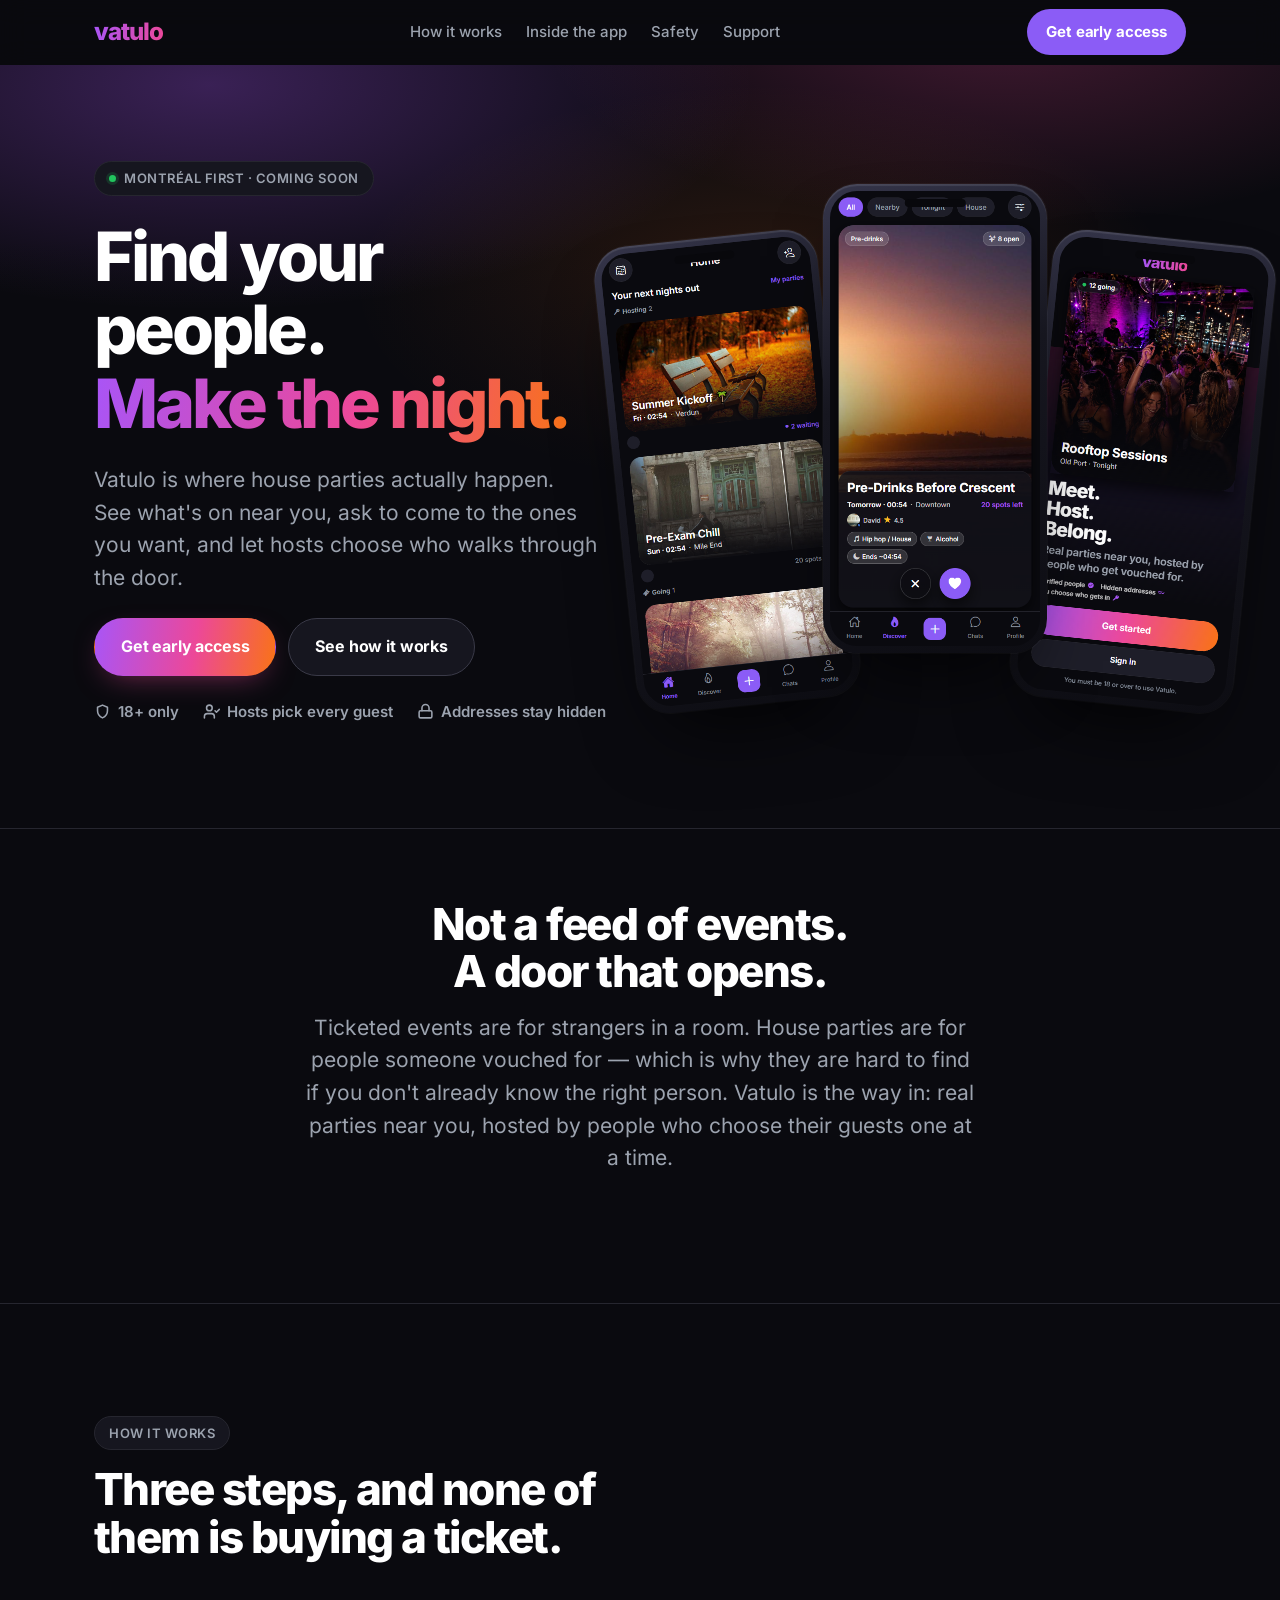
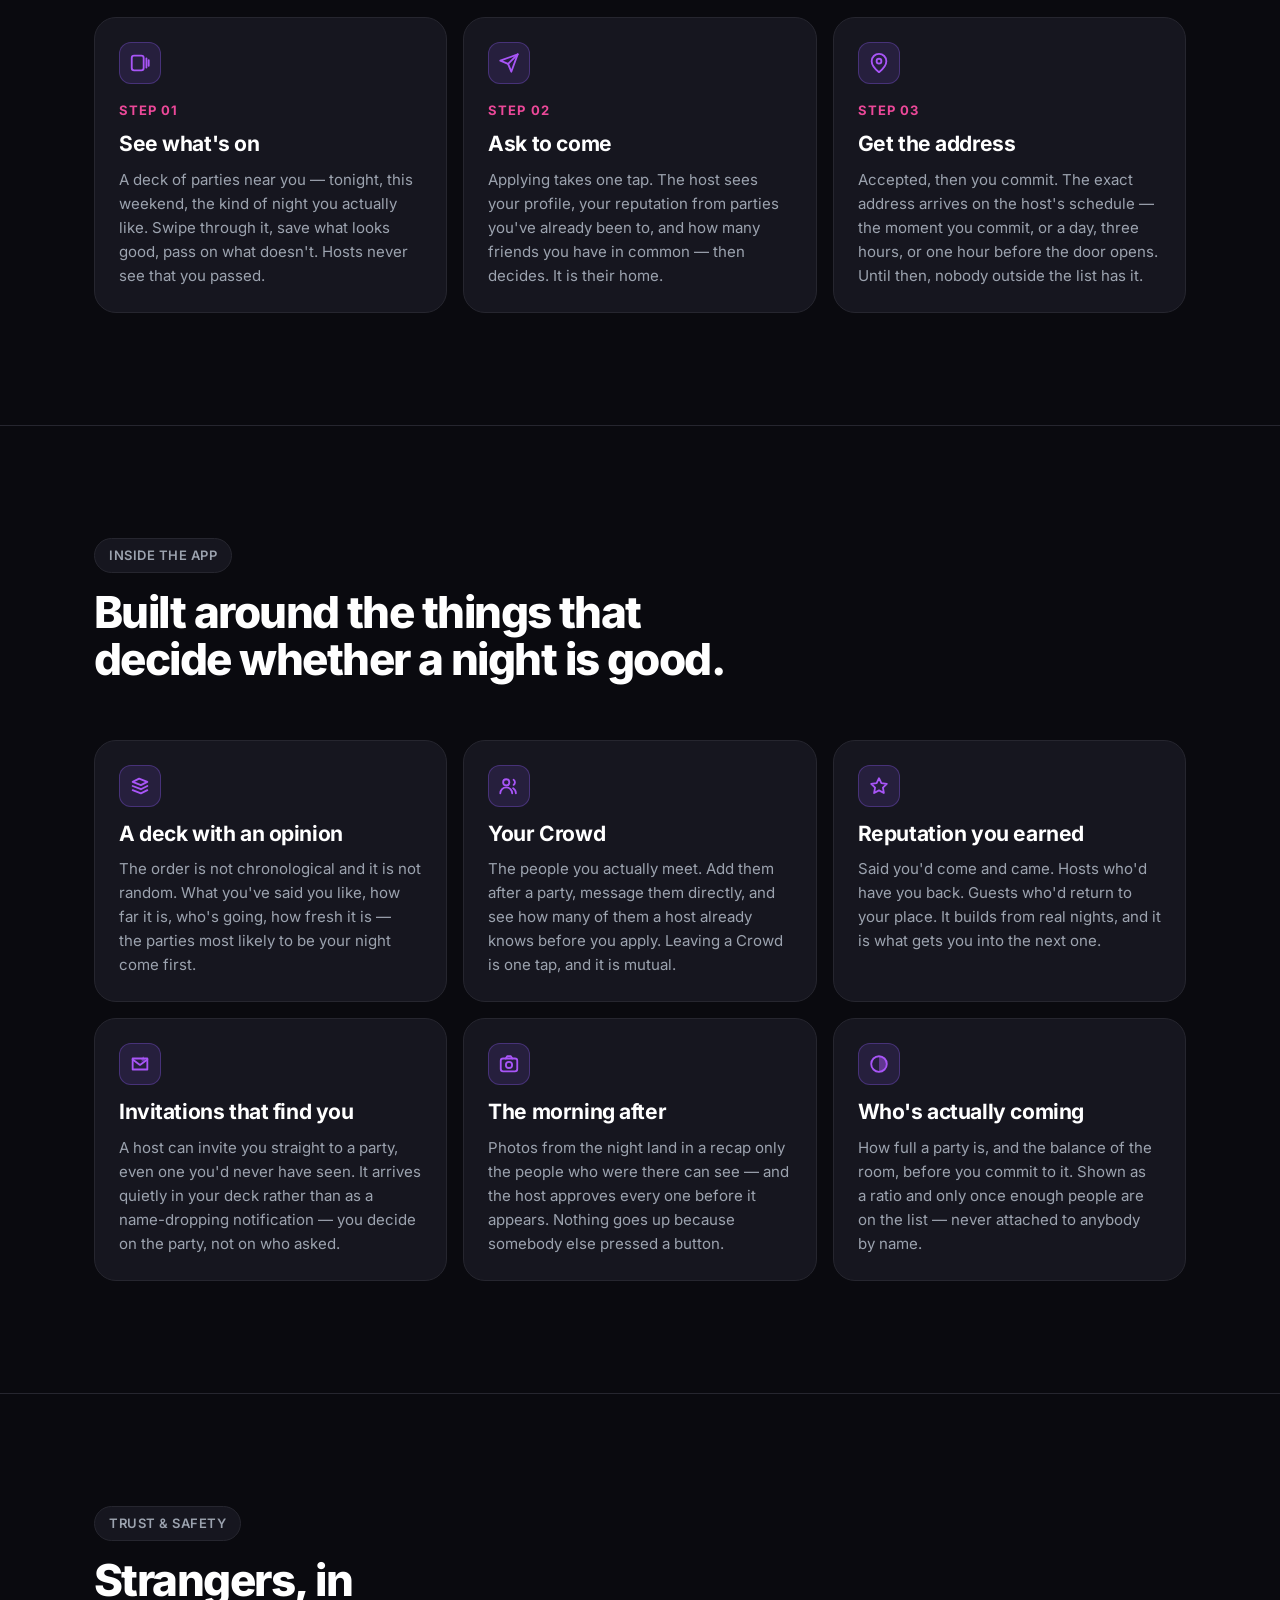
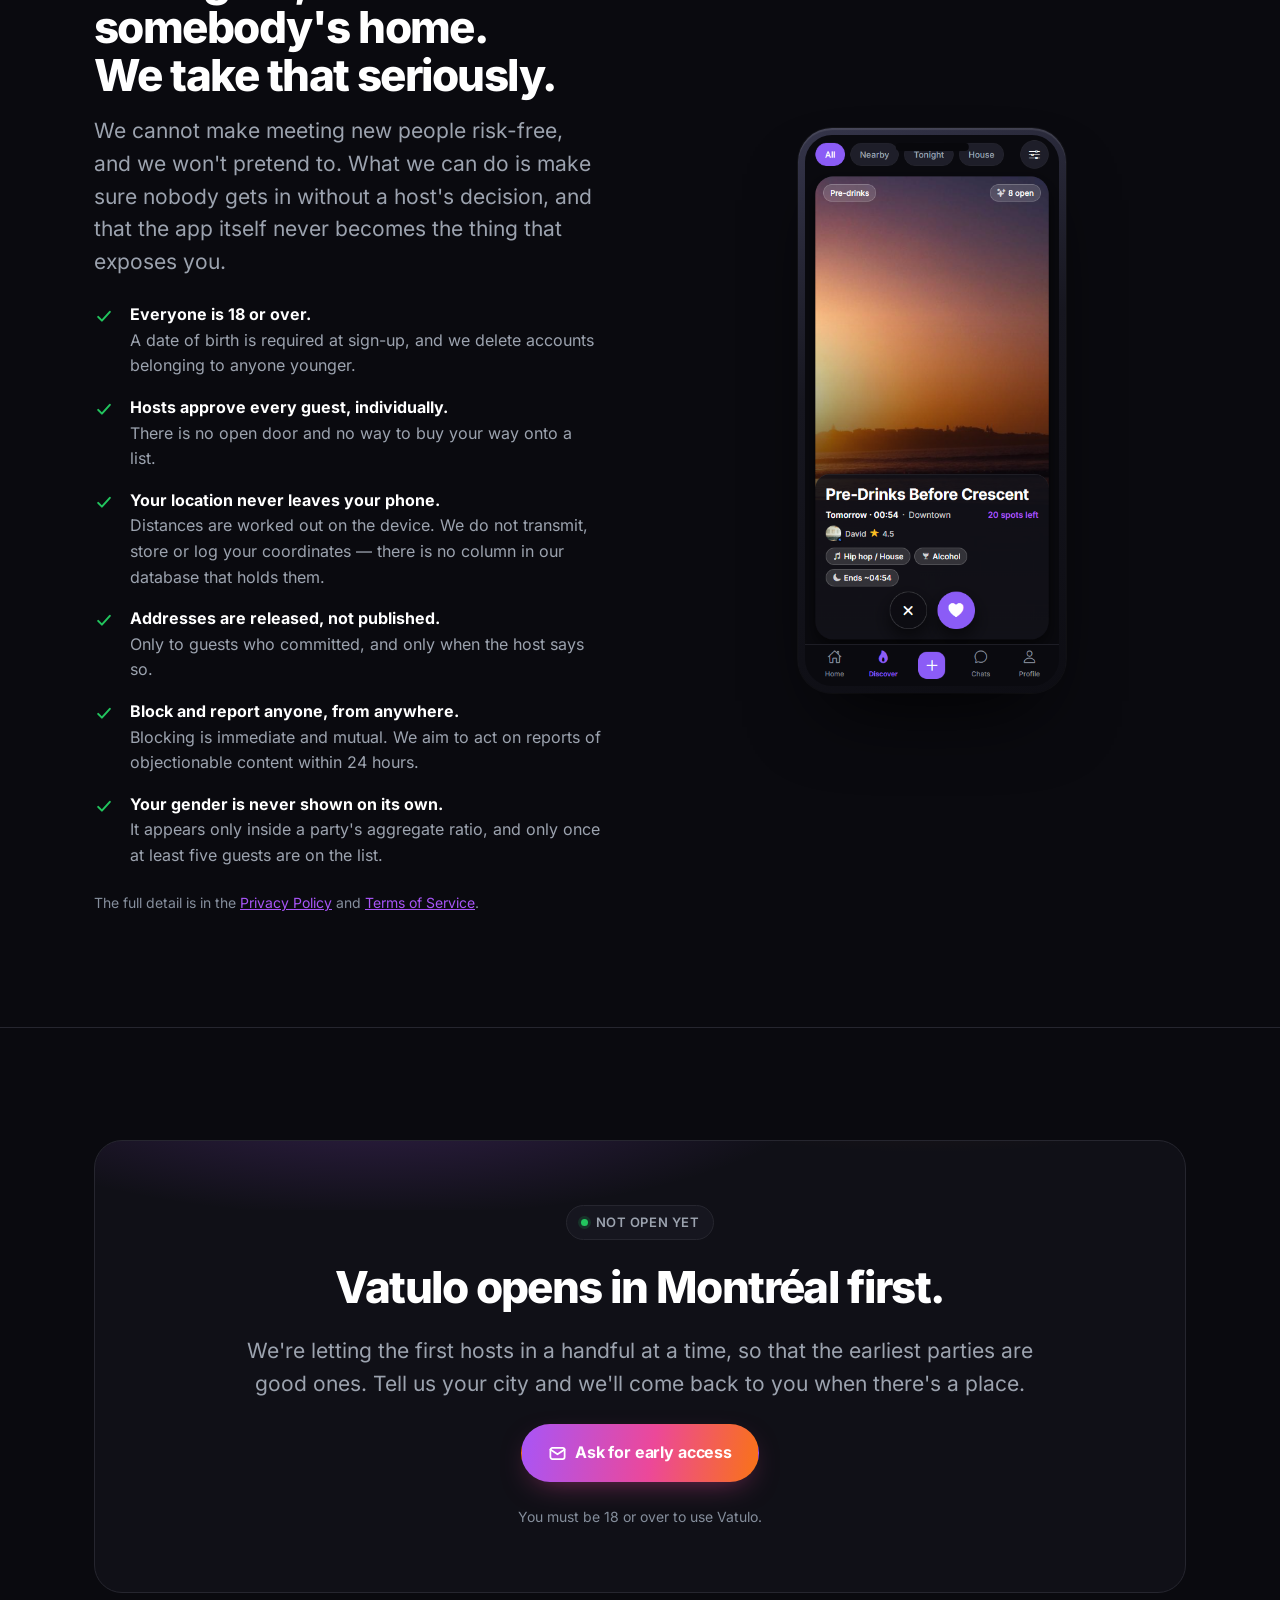
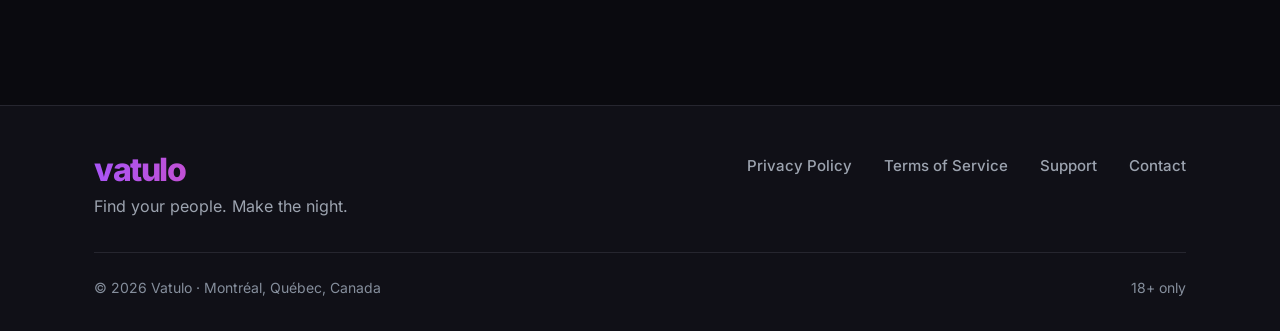
==== index.html @ 50074f20 "The Vatulo website Four static pages, served exactly as they sit here. No framework, no build step, " ====
<!doctype html>
<html lang="en">
<head>
<meta charset="utf-8">
<meta name="viewport" content="width=device-width, initial-scale=1">
<title>Vatulo — Find your people. Make the night.</title>
<meta name="description" content="Vatulo is where house parties actually happen. See what's on near you, apply to the ones you want, and let hosts choose who walks through the door. Coming soon to Montréal.">
<link rel="canonical" href="https://vatulo.com/">

<meta property="og:type" content="website">
<meta property="og:site_name" content="Vatulo">
<meta property="og:title" content="Vatulo — Find your people. Make the night.">
<meta property="og:description" content="See what's on near you, apply to the ones you want, and let hosts choose who walks through the door. Coming soon to Montréal.">
<meta property="og:url" content="https://vatulo.com/">
<meta property="og:image" content="https://vatulo.com/assets/img/app-icon.png">
<meta name="twitter:card" content="summary_large_image">
<meta name="theme-color" content="#0a0a0f">

<link rel="icon" href="assets/img/favicon.png" sizes="48x48">
<link rel="apple-touch-icon" href="assets/img/app-icon.png">
<link rel="stylesheet" href="assets/css/site.css">
</head>
<body>

<a class="skip" href="#main">Skip to content</a>

<header class="header" id="header">
  <div class="wrap header__inner">
    <a class="wordmark" href="./" aria-label="Vatulo — home">vatulo</a>
    <nav class="nav" aria-label="Primary">
      <a href="#how">How it works</a>
      <a href="#inside">Inside the app</a>
      <a href="#safety">Safety</a>
      <a href="support/">Support</a>
    </nav>
    <a class="btn btn--solid btn--sm" href="mailto:vatulosupport@gmail.com?subject=Early%20access&amp;body=Hi%20—%20I%27d%20like%20early%20access%20to%20Vatulo.%0A%0ACity%3A%20%0A">Get early access</a>
  </div>
</header>

<main id="main">

  <!-- ===================================================================
       Hero
       =================================================================== -->
  <section class="hero">
    <div class="aurora" aria-hidden="true"></div>
    <div class="wrap hero__grid">

      <div class="hero__copy">
        <span class="eyebrow"><span class="dot" aria-hidden="true"></span> Montréal first · Coming soon</span>

        <h1 class="display">Find your people.<br><span class="gradient-text">Make the night.</span></h1>

        <p class="lede">
          Vatulo is where house parties actually happen. See what's on near you,
          ask to come to the ones you want, and let hosts choose who walks
          through the door.
        </p>

        <div class="btn-row">
          <a class="btn btn--brand" href="#early-access">Get early access</a>
          <a class="btn btn--ghost" href="#how">See how it works</a>
        </div>

        <div class="trust-row">
          <span>
            <svg width="17" height="17" viewBox="0 0 24 24" fill="none" stroke="currentColor" stroke-width="2.2" stroke-linecap="round" stroke-linejoin="round" aria-hidden="true"><path d="M12 3l7 3v5c0 4.5-2.9 8.3-7 10-4.1-1.7-7-5.5-7-10V6z"/></svg>
            18+ only
          </span>
          <span>
            <svg width="17" height="17" viewBox="0 0 24 24" fill="none" stroke="currentColor" stroke-width="2.2" stroke-linecap="round" stroke-linejoin="round" aria-hidden="true"><path d="M16 21v-2a4 4 0 0 0-4-4H6a4 4 0 0 0-4 4v2"/><circle cx="9" cy="7" r="4"/><path d="m17 11 2 2 4-4"/></svg>
            Hosts pick every guest
          </span>
          <span>
            <svg width="17" height="17" viewBox="0 0 24 24" fill="none" stroke="currentColor" stroke-width="2.2" stroke-linecap="round" stroke-linejoin="round" aria-hidden="true"><rect x="3" y="11" width="18" height="10" rx="2"/><path d="M7 11V7a5 5 0 0 1 10 0v4"/></svg>
            Addresses stay hidden
          </span>
        </div>
      </div>

      <div class="hero__media">
        <div class="phones">
          <div class="phone phone--left">
            <img src="assets/img/shot-home.png" width="393" height="852" alt="The Vatulo home screen, listing a person's next nights out." loading="eager" decoding="async">
          </div>
          <div class="phone phone--lead">
            <img src="assets/img/shot-discover.png" width="393" height="852" alt="The Vatulo discovery deck, showing a pre-drinks party card with twenty spots left." loading="eager" decoding="async" fetchpriority="high">
          </div>
          <div class="phone phone--right">
            <img src="assets/img/shot-welcome.png" width="393" height="852" alt="The Vatulo welcome screen, showing a rooftop party with twelve people going." loading="eager" decoding="async">
          </div>
        </div>
      </div>

    </div>
  </section>

  <!-- ===================================================================
       What it is
       =================================================================== -->
  <section class="section section--tight section--ruled">
    <div class="wrap">
      <div class="section__head section__head--center reveal">
        <h2 class="h2">Not a feed of events. A door that opens.</h2>
        <p class="lede" style="text-align:center">
          Ticketed events are for strangers in a room. House parties are for
          people someone vouched for — which is why they are hard to find if you
          don't already know the right person. Vatulo is the way in: real parties
          near you, hosted by people who choose their guests one at a time.
        </p>
      </div>
    </div>
  </section>

  <!-- ===================================================================
       How it works
       =================================================================== -->
  <section class="section section--ruled" id="how">
    <div class="wrap">
      <div class="section__head reveal">
        <span class="eyebrow">How it works</span>
        <h2 class="h2">Three steps, and none of them is buying a ticket.</h2>
      </div>

      <div class="grid">
        <article class="card step reveal">
          <div class="card__icon" aria-hidden="true">
            <svg width="22" height="22" viewBox="0 0 24 24" fill="none" stroke="currentColor" stroke-width="2" stroke-linecap="round" stroke-linejoin="round"><rect x="3" y="4" width="13" height="16" rx="2.5"/><path d="M19 7v10M21.5 9v6"/></svg>
          </div>
          <span class="step__n">STEP 01</span>
          <h3 class="h3">See what's on</h3>
          <p>
            A deck of parties near you — tonight, this weekend, the kind of night
            you actually like. Swipe through it, save what looks good, pass on
            what doesn't. Hosts never see that you passed.
          </p>
        </article>

        <article class="card step reveal">
          <div class="card__icon" aria-hidden="true">
            <svg width="22" height="22" viewBox="0 0 24 24" fill="none" stroke="currentColor" stroke-width="2" stroke-linecap="round" stroke-linejoin="round"><path d="M21.5 2.5 11 13"/><path d="m21.5 2.5-7 19-3.5-8.5L2.5 9.5z"/></svg>
          </div>
          <span class="step__n">STEP 02</span>
          <h3 class="h3">Ask to come</h3>
          <p>
            Applying takes one tap. The host sees your profile, your reputation
            from parties you've already been to, and how many friends you have in
            common — then decides. It is their home.
          </p>
        </article>

        <article class="card step reveal">
          <div class="card__icon" aria-hidden="true">
            <svg width="22" height="22" viewBox="0 0 24 24" fill="none" stroke="currentColor" stroke-width="2" stroke-linecap="round" stroke-linejoin="round"><path d="M20 10c0 5.5-8 12-8 12s-8-6.5-8-12a8 8 0 0 1 16 0Z"/><circle cx="12" cy="10" r="2.6"/></svg>
          </div>
          <span class="step__n">STEP 03</span>
          <h3 class="h3">Get the address</h3>
          <p>
            Accepted, then you commit. The exact address arrives on the host's
            schedule — the moment you commit, or a day, three hours, or one hour
            before the door opens. Until then, nobody outside the list has it.
          </p>
        </article>
      </div>
    </div>
  </section>

  <!-- ===================================================================
       Inside the app
       =================================================================== -->
  <section class="section section--ruled" id="inside">
    <div class="wrap">
      <div class="section__head reveal">
        <span class="eyebrow">Inside the app</span>
        <h2 class="h2">Built around the things that decide whether a night is good.</h2>
      </div>

      <div class="grid">
        <article class="card reveal">
          <div class="card__icon" aria-hidden="true">
            <svg width="22" height="22" viewBox="0 0 24 24" fill="none" stroke="currentColor" stroke-width="2" stroke-linecap="round" stroke-linejoin="round"><path d="M4 7.5 11 4l9 3.5-7 3.5z"/><path d="m4 12 9 3.5L20 12"/><path d="m4 16.5 9 3.5 7-3.5"/></svg>
          </div>
          <h3 class="h3">A deck with an opinion</h3>
          <p>
            The order is not chronological and it is not random. What you've said
            you like, how far it is, who's going, how fresh it is — the parties
            most likely to be your night come first.
          </p>
        </article>

        <article class="card reveal">
          <div class="card__icon" aria-hidden="true">
            <svg width="22" height="22" viewBox="0 0 24 24" fill="none" stroke="currentColor" stroke-width="2" stroke-linecap="round" stroke-linejoin="round"><circle cx="9" cy="8" r="3.4"/><path d="M2.5 20a6.5 6.5 0 0 1 13 0"/><path d="M17 5.2a3.4 3.4 0 0 1 0 5.6M19.5 20a6.5 6.5 0 0 0-3-5.5"/></svg>
          </div>
          <h3 class="h3">Your Crowd</h3>
          <p>
            The people you actually meet. Add them after a party, message them
            directly, and see how many of them a host already knows before you
            apply. Leaving a Crowd is one tap, and it is mutual.
          </p>
        </article>

        <article class="card reveal">
          <div class="card__icon" aria-hidden="true">
            <svg width="22" height="22" viewBox="0 0 24 24" fill="none" stroke="currentColor" stroke-width="2" stroke-linecap="round" stroke-linejoin="round"><path d="m12 3.5 2.6 5.3 5.9.9-4.2 4.1 1 5.8-5.3-2.8-5.3 2.8 1-5.8L3.5 9.7l5.9-.9z"/></svg>
          </div>
          <h3 class="h3">Reputation you earned</h3>
          <p>
            Said you'd come and came. Hosts who'd have you back. Guests who'd
            return to your place. It builds from real nights, and it is what gets
            you into the next one.
          </p>
        </article>

        <article class="card reveal">
          <div class="card__icon" aria-hidden="true">
            <svg width="22" height="22" viewBox="0 0 24 24" fill="none" stroke="currentColor" stroke-width="2" stroke-linecap="round" stroke-linejoin="round"><path d="M4 6h16v12H4z"/><path d="m4 7 8 6 8-6"/><path d="m15.5 3.5 1 2 2 .6-1.5 1.5.4 2.2-1.9-1-1.9 1 .4-2.2L12.5 6l2-.6z" fill="currentColor" stroke="none" opacity=".55"/></svg>
          </div>
          <h3 class="h3">Invitations that find you</h3>
          <p>
            A host can invite you straight to a party, even one you'd never have
            seen. It arrives quietly in your deck rather than as a name-dropping
            notification — you decide on the party, not on who asked.
          </p>
        </article>

        <article class="card reveal">
          <div class="card__icon" aria-hidden="true">
            <svg width="22" height="22" viewBox="0 0 24 24" fill="none" stroke="currentColor" stroke-width="2" stroke-linecap="round" stroke-linejoin="round"><rect x="3" y="6" width="18" height="14" rx="2.5"/><path d="M8.5 6 10 3.5h4L15.5 6"/><circle cx="12" cy="13" r="3.4"/></svg>
          </div>
          <h3 class="h3">The morning after</h3>
          <p>
            Photos from the night land in a recap only the people who were there
            can see — and the host approves every one before it appears. Nothing
            goes up because somebody else pressed a button.
          </p>
        </article>

        <article class="card reveal">
          <div class="card__icon" aria-hidden="true">
            <svg width="22" height="22" viewBox="0 0 24 24" fill="none" stroke="currentColor" stroke-width="2" stroke-linecap="round" stroke-linejoin="round"><circle cx="12" cy="12" r="8.5"/><path d="M12 3.5a8.5 8.5 0 0 1 0 17z" fill="currentColor" stroke="none" opacity=".45"/></svg>
          </div>
          <h3 class="h3">Who's actually coming</h3>
          <p>
            How full a party is, and the balance of the room, before you commit
            to it. Shown as a ratio and only once enough people are on the list —
            never attached to anybody by name.
          </p>
        </article>
      </div>
    </div>
  </section>

  <!-- ===================================================================
       Safety
       =================================================================== -->
  <section class="section section--ruled" id="safety">
    <div class="wrap split">

      <div class="stack reveal">
        <span class="eyebrow">Trust &amp; safety</span>
        <h2 class="h2">Strangers, in somebody's home. We take that seriously.</h2>
        <p class="lede">
          We cannot make meeting new people risk-free, and we won't pretend to.
          What we can do is make sure nobody gets in without a host's decision,
          and that the app itself never becomes the thing that exposes you.
        </p>

        <ul class="checklist" style="margin-top:8px">
          <li>
            <svg width="20" height="20" viewBox="0 0 24 24" fill="none" stroke="currentColor" stroke-width="2.4" stroke-linecap="round" stroke-linejoin="round" aria-hidden="true"><path d="m5 13 4.5 4.5L19 7"/></svg>
            <span><strong>Everyone is 18 or over.</strong> A date of birth is required at sign-up, and we delete accounts belonging to anyone younger.</span>
          </li>
          <li>
            <svg width="20" height="20" viewBox="0 0 24 24" fill="none" stroke="currentColor" stroke-width="2.4" stroke-linecap="round" stroke-linejoin="round" aria-hidden="true"><path d="m5 13 4.5 4.5L19 7"/></svg>
            <span><strong>Hosts approve every guest, individually.</strong> There is no open door and no way to buy your way onto a list.</span>
          </li>
          <li>
            <svg width="20" height="20" viewBox="0 0 24 24" fill="none" stroke="currentColor" stroke-width="2.4" stroke-linecap="round" stroke-linejoin="round" aria-hidden="true"><path d="m5 13 4.5 4.5L19 7"/></svg>
            <span><strong>Your location never leaves your phone.</strong> Distances are worked out on the device. We do not transmit, store or log your coordinates — there is no column in our database that holds them.</span>
          </li>
          <li>
            <svg width="20" height="20" viewBox="0 0 24 24" fill="none" stroke="currentColor" stroke-width="2.4" stroke-linecap="round" stroke-linejoin="round" aria-hidden="true"><path d="m5 13 4.5 4.5L19 7"/></svg>
            <span><strong>Addresses are released, not published.</strong> Only to guests who committed, and only when the host says so.</span>
          </li>
          <li>
            <svg width="20" height="20" viewBox="0 0 24 24" fill="none" stroke="currentColor" stroke-width="2.4" stroke-linecap="round" stroke-linejoin="round" aria-hidden="true"><path d="m5 13 4.5 4.5L19 7"/></svg>
            <span><strong>Block and report anyone, from anywhere.</strong> Blocking is immediate and mutual. We aim to act on reports of objectionable content within 24 hours.</span>
          </li>
          <li>
            <svg width="20" height="20" viewBox="0 0 24 24" fill="none" stroke="currentColor" stroke-width="2.4" stroke-linecap="round" stroke-linejoin="round" aria-hidden="true"><path d="m5 13 4.5 4.5L19 7"/></svg>
            <span><strong>Your gender is never shown on its own.</strong> It appears only inside a party's aggregate ratio, and only once at least five guests are on the list.</span>
          </li>
        </ul>

        <p class="quiet" style="margin-top:8px">
          The full detail is in the <a href="privacy/" style="color:var(--brand-violet)">Privacy Policy</a> and
          <a href="terms/" style="color:var(--brand-violet)">Terms of Service</a>.
        </p>
      </div>

      <div class="split__media reveal">
        <div class="phones">
          <div class="phone phone--lead" style="width:min(268px,72vw);transform:none">
            <img src="assets/img/shot-discover.png" width="393" height="852" alt="A party card in the Vatulo deck showing the neighbourhood but not the address." loading="lazy" decoding="async">
          </div>
        </div>
      </div>

    </div>
  </section>

  <!-- ===================================================================
       Early access
       =================================================================== -->
  <section class="section section--ruled" id="early-access">
    <div class="wrap">
      <div class="cta reveal">
        <span class="eyebrow"><span class="dot" aria-hidden="true"></span> Not open yet</span>

        <h2 class="h2">Vatulo opens in Montréal first.</h2>

        <p class="lede" style="text-align:center">
          We're letting the first hosts in a handful at a time, so that the
          earliest parties are good ones. Tell us your city and we'll come back
          to you when there's a place.
        </p>

        <div class="btn-row" style="justify-content:center">
          <a class="btn btn--brand" href="mailto:vatulosupport@gmail.com?subject=Early%20access&amp;body=Hi%20—%20I%27d%20like%20early%20access%20to%20Vatulo.%0A%0ACity%3A%20%0AI%27d%20mostly%20be%3A%20hosting%20%2F%20going%20out%0A">
            <svg width="19" height="19" viewBox="0 0 24 24" fill="none" stroke="currentColor" stroke-width="2.2" stroke-linecap="round" stroke-linejoin="round" aria-hidden="true"><rect x="3" y="5" width="18" height="14" rx="2.5"/><path d="m3 7 9 6 9-6"/></svg>
            Ask for early access
          </a>
        </div>

        <p class="quiet">You must be 18 or over to use Vatulo.</p>
      </div>
    </div>
  </section>

</main>

<footer class="footer">
  <div class="wrap">
    <div class="footer__grid">
      <div class="stack stack--tight">
        <span class="wordmark wordmark--lg">vatulo</span>
        <p class="muted">Find your people. Make the night.</p>
      </div>

      <nav class="footer__links" aria-label="Footer">
        <a href="privacy/">Privacy Policy</a>
        <a href="terms/">Terms of Service</a>
        <a href="support/">Support</a>
        <a href="mailto:vatulosupport@gmail.com">Contact</a>
      </nav>
    </div>

    <div class="footer__bottom">
      <span>&copy; 2026 Vatulo · Montréal, Québec, Canada</span>
      <span>18+ only</span>
    </div>
  </div>
</footer>

<script>
/* Two small things, both optional. The page is complete without this file
   running at all — `.reveal` only hides content once `.js` is on the root, and
   that class is set here. A landing page that renders blank because a script
   failed is a worse outcome than one that never animates. */
(function () {
  var root = document.documentElement;
  root.classList.add('js');

  /* The header grows a hairline once you leave the top, so it separates from
     the hero without drawing a line across the aurora. */
  var header = document.getElementById('header');
  var onScroll = function () {
    header.dataset.scrolled = String(window.scrollY > 8);
  };
  addEventListener('scroll', onScroll, { passive: true });
  onScroll();

  /* Entrance. IntersectionObserver is everywhere we support; where it is not,
     or where the visitor asked for less motion, reveal everything at once. */
  var items = document.querySelectorAll('.reveal');
  var still = matchMedia('(prefers-reduced-motion: reduce)').matches;

  if (still || !('IntersectionObserver' in window)) {
    items.forEach(function (el) { el.classList.add('is-in'); });
    return;
  }

  var seen = new IntersectionObserver(function (entries) {
    entries.forEach(function (entry) {
      if (!entry.isIntersecting) return;
      entry.target.classList.add('is-in');
      seen.unobserve(entry.target);
    });
  }, { rootMargin: '0px 0px -12% 0px', threshold: 0.05 });

  items.forEach(function (el) { seen.observe(el); });
})();
</script>

</body>
</html>
---- assets/css/site.css ----
/* ==========================================================================
   Vatulo — vatulo.com
   ==========================================================================
   One stylesheet, no build step, no framework. The palette is the app's own
   design tokens restated as custom properties; the app is dark-only by design,
   so there is a single palette rather than a light/dark pair.

   The one rule worth repeating from the app's token file, because a marketing
   page is exactly where it gets broken: the three-stop gradient is a brand
   moment, not a decoration. It paints the wordmark and the single call to
   action that matters. Everything else is solid violet or a surface. Four
   gradient buttons on a page means none of them is the important one.
   ========================================================================== */

@import url('../fonts/inter.css');

:root {
  /* Ground and surfaces */
  --bg: #0a0a0f;
  --surface-sunken: #101017;
  --surface: #16161f;
  --surface-elevated: #1e1e29;
  --surface-overlay: #252533;
  --border: #26262f;
  --border-strong: #3a3a48;

  /* Type */
  --text: #ffffff;
  --text-secondary: #9ca3af;
  --text-tertiary: #858e9c;

  /* Accent. One violet, used for the things you can act on. */
  --primary: #8b5cf6;
  --primary-deep: #7c3aed;
  --primary-soft: rgba(139, 92, 246, 0.14);
  --primary-soft-border: rgba(139, 92, 246, 0.32);

  /* Gradient stops */
  --brand-violet: #a855f7;
  --brand-pink: #ec4899;
  --brand-orange: #f97316;
  --gradient-warm: linear-gradient(100deg, var(--brand-violet), var(--brand-pink) 55%, var(--brand-orange));
  --gradient-cool: linear-gradient(100deg, var(--brand-violet), var(--brand-pink));

  /* Trust is blue, never violet, so safety never reads as brand decoration. */
  --trust: #3b82f6;
  --trust-soft: rgba(59, 130, 246, 0.12);
  --trust-soft-border: rgba(59, 130, 246, 0.3);
  --success: #22c55e;

  /* 4pt scale */
  --s-xs: 4px;
  --s-sm: 8px;
  --s-md: 12px;
  --s-lg: 16px;
  --s-xl: 24px;
  --s-2xl: 32px;
  --s-3xl: 48px;
  --s-4xl: 72px;

  --r-control: 12px;
  --r-card: 22px;
  --r-sheet: 28px;
  --r-pill: 999px;

  --measure: 62ch;
  --page: 1140px;

  color-scheme: dark;
}

/* --------------------------------------------------------------------------
   Reset
   -------------------------------------------------------------------------- */

*, *::before, *::after { box-sizing: border-box; }

html {
  -webkit-text-size-adjust: 100%;
  scroll-behavior: smooth;
  /* The sticky header is 64px; anchored sections should not land under it. */
  scroll-padding-top: 88px;
}

@media (prefers-reduced-motion: reduce) {
  html { scroll-behavior: auto; }
  *, *::before, *::after {
    animation-duration: 0.01ms !important;
    animation-iteration-count: 1 !important;
    transition-duration: 0.01ms !important;
  }
}

body {
  margin: 0;
  background: var(--bg);
  color: var(--text);
  font-family: 'Inter', -apple-system, BlinkMacSystemFont, 'Segoe UI', Roboto, sans-serif;
  font-size: 16px;
  line-height: 1.6;
  -webkit-font-smoothing: antialiased;
  text-rendering: optimizeLegibility;
  overflow-x: hidden;
}

img { max-width: 100%; height: auto; display: block; }
a { color: inherit; }

h1, h2, h3, h4 {
  margin: 0;
  line-height: 1.08;
  letter-spacing: -0.03em;
  font-weight: 800;
  text-wrap: balance;
}

p { margin: 0; text-wrap: pretty; }

:focus-visible {
  outline: 2px solid var(--brand-pink);
  outline-offset: 3px;
  border-radius: 4px;
}

/* Skip link — the header nav is otherwise the first tab stop on every page. */
.skip {
  position: absolute;
  left: -9999px;
  top: var(--s-sm);
  padding: var(--s-md) var(--s-lg);
  background: var(--surface-elevated);
  border-radius: var(--r-control);
  z-index: 200;
}

.skip:focus { left: var(--s-sm); }

/* --------------------------------------------------------------------------
   Layout primitives
   -------------------------------------------------------------------------- */

.wrap {
  width: 100%;
  max-width: var(--page);
  margin-inline: auto;
  padding-inline: var(--s-xl);
}

.section { padding-block: clamp(56px, 9vw, 112px); }
.section--tight { padding-block: clamp(40px, 6vw, 72px); }

/* A hairline rather than a block edge: sections differ by rhythm, not colour,
   and painting alternate bands would flatten the whole page. */
.section--ruled { border-top: 1px solid var(--border); }

.stack { display: flex; flex-direction: column; gap: var(--s-lg); }
.stack--tight { gap: var(--s-sm); }

/* --------------------------------------------------------------------------
   Type scale
   -------------------------------------------------------------------------- */

.display {
  font-size: clamp(2.5rem, 6.6vw, 4.25rem);
  letter-spacing: -0.045em;
}

.h2 {
  font-size: clamp(1.875rem, 4vw, 2.75rem);
  letter-spacing: -0.035em;
}

.h3 {
  font-size: clamp(1.125rem, 2vw, 1.3125rem);
  letter-spacing: -0.02em;
  font-weight: 700;
}

.lede {
  font-size: clamp(1.0625rem, 2vw, 1.3125rem);
  line-height: 1.55;
  color: var(--text-secondary);
  max-width: var(--measure);
}

.muted { color: var(--text-secondary); }
.quiet { color: var(--text-tertiary); font-size: 0.875rem; }

.eyebrow {
  display: inline-flex;
  align-items: center;
  gap: var(--s-sm);
  font-size: 0.8125rem;
  font-weight: 600;
  letter-spacing: 0.04em;
  text-transform: uppercase;
  color: var(--text-secondary);
  background: var(--surface);
  border: 1px solid var(--border);
  border-radius: var(--r-pill);
  padding: 6px 14px;
}

/* A pill sizes to its text. As a child of a column flex container it would
   otherwise stretch the full width of the block and stop reading as a pill. */
.eyebrow { align-self: flex-start; }

.section__head--center .eyebrow,
.cta .eyebrow { align-self: center; }

.eyebrow .dot {
  width: 7px;
  height: 7px;
  border-radius: 50%;
  background: var(--success);
  box-shadow: 0 0 0 3px rgba(34, 197, 94, 0.16);
}

.gradient-text {
  background: var(--gradient-warm);
  -webkit-background-clip: text;
  background-clip: text;
  color: transparent;
}

/* --------------------------------------------------------------------------
   Wordmark — lowercase, tight tracking, violet to pink, as in the app
   -------------------------------------------------------------------------- */

.wordmark {
  font-weight: 800;
  letter-spacing: -0.045em;
  font-size: 1.5rem;
  line-height: 1;
  text-decoration: none;
  background: var(--gradient-cool);
  -webkit-background-clip: text;
  background-clip: text;
  color: transparent;
}

.wordmark--lg { font-size: 2rem; }

/* --------------------------------------------------------------------------
   Buttons
   -------------------------------------------------------------------------- */

.btn {
  display: inline-flex;
  align-items: center;
  justify-content: center;
  gap: var(--s-sm);
  padding: 15px 26px;
  border-radius: var(--r-pill);
  font-size: 1rem;
  font-weight: 700;
  letter-spacing: -0.01em;
  text-decoration: none;
  border: 1px solid transparent;
  cursor: pointer;
  transition: transform 0.16s ease, box-shadow 0.16s ease, background-color 0.16s ease, border-color 0.16s ease;
  white-space: nowrap;
}

.btn:active { transform: translateY(1px); }

/* The brand moment. One per viewport. */
.btn--brand {
  background: var(--gradient-warm);
  color: #fff;
  box-shadow: 0 10px 30px -12px rgba(236, 72, 153, 0.55);
}

.btn--brand:hover {
  box-shadow: 0 14px 38px -12px rgba(236, 72, 153, 0.7);
  transform: translateY(-1px);
}

.btn--solid { background: var(--primary); color: #fff; }
.btn--solid:hover { background: var(--primary-deep); }

.btn--ghost {
  background: var(--surface);
  border-color: var(--border-strong);
  color: var(--text);
}

.btn--ghost:hover { background: var(--surface-elevated); border-color: var(--text-tertiary); }

.btn--sm { padding: 10px 18px; font-size: 0.9375rem; }

.btn-row { display: flex; flex-wrap: wrap; gap: var(--s-md); align-items: center; }

/* --------------------------------------------------------------------------
   Header
   -------------------------------------------------------------------------- */

.header {
  position: sticky;
  top: 0;
  z-index: 100;
  background: rgba(10, 10, 15, 0.72);
  backdrop-filter: blur(14px);
  -webkit-backdrop-filter: blur(14px);
  border-bottom: 1px solid transparent;
  transition: border-color 0.2s ease, background-color 0.2s ease;
}

.header[data-scrolled='true'] {
  border-bottom-color: var(--border);
  background: rgba(10, 10, 15, 0.92);
}

.header__inner {
  display: flex;
  align-items: center;
  justify-content: space-between;
  gap: var(--s-lg);
  height: 64px;
}

.nav { display: flex; align-items: center; gap: var(--s-xl); }

.nav a {
  color: var(--text-secondary);
  text-decoration: none;
  font-size: 0.9375rem;
  font-weight: 500;
  transition: color 0.15s ease;
}

.nav a:hover { color: var(--text); }

/* No hamburger. The nav is three anchors to sections of one page — on a phone
   the page itself is the menu, and a drawer would be a moving part that exists
   only to hide three words. */
@media (max-width: 780px) {
  .nav { display: none; }
}

/* --------------------------------------------------------------------------
   Hero
   -------------------------------------------------------------------------- */

.hero {
  position: relative;
  padding-block: clamp(48px, 8vw, 96px) clamp(56px, 9vw, 104px);
  overflow: hidden;
}

/* The aurora. Soft radial washes rather than an image, so it costs nothing and
   scales to any viewport. No `filter: blur` — on a huge element that is one of
   the few reliable ways to make a landing page stutter on a mid-range phone. */
.aurora {
  position: absolute;
  inset: -20% -10% auto -10%;
  height: 720px;
  pointer-events: none;
  z-index: 0;
  background:
    radial-gradient(52% 46% at 22% 24%, rgba(168, 85, 247, 0.30), transparent 68%),
    radial-gradient(46% 42% at 74% 16%, rgba(236, 72, 153, 0.24), transparent 66%),
    radial-gradient(38% 40% at 58% 52%, rgba(249, 115, 22, 0.14), transparent 70%);
}

/* Fades the wash into the page instead of stopping at a hard edge. */
.aurora::after {
  content: '';
  position: absolute;
  inset: 0;
  background: linear-gradient(to bottom, transparent 45%, var(--bg));
}

.hero__grid {
  position: relative;
  z-index: 1;
  display: grid;
  grid-template-columns: minmax(0, 1.05fr) minmax(0, 1fr);
  gap: clamp(32px, 5vw, 72px);
  align-items: center;
}

.hero__copy {
  display: flex;
  flex-direction: column;
  align-items: flex-start;
  gap: var(--s-xl);
}

@media (max-width: 940px) {
  .hero__grid { grid-template-columns: 1fr; text-align: center; }
  .hero__copy { align-items: center; }
  .hero .lede, .hero .trust-row { margin-inline: auto; }
  .hero .btn-row, .hero .trust-row { justify-content: center; }
}

.trust-row {
  display: flex;
  flex-wrap: wrap;
  gap: var(--s-md) var(--s-xl);
  font-size: 0.9375rem;
  font-weight: 600;
  color: var(--text-secondary);
}

.trust-row span { display: inline-flex; align-items: center; gap: 7px; }
.trust-row svg { flex: none; }

/* --------------------------------------------------------------------------
   Phone mockups
   -------------------------------------------------------------------------- */

.phones {
  position: relative;
  display: flex;
  justify-content: center;
  align-items: flex-end;
  padding-block: var(--s-xl);
}

.phone {
  position: relative;
  flex: none;
  width: clamp(150px, 21vw, 224px);
  border-radius: 34px;
  padding: 7px;
  background: linear-gradient(160deg, #35354a, #16161f 42%, #0d0d13);
  box-shadow:
    0 2px 1px rgba(255, 255, 255, 0.10) inset,
    0 40px 80px -32px rgba(0, 0, 0, 0.9),
    0 0 0 1px rgba(255, 255, 255, 0.04);
}

.phone img {
  border-radius: 27px;
  width: 100%;
  display: block;
  background: var(--bg);
}

/* The pill cut-out. Cosmetic — the screenshots were taken without one. */
.phone::after {
  content: '';
  position: absolute;
  top: 15px;
  left: 50%;
  transform: translateX(-50%);
  width: 27%;
  height: 8px;
  border-radius: var(--r-pill);
  background: #08080c;
}

/* The middle phone leads; the outer two sit back, lower and turned, which is
   what stops three equal rectangles from reading as a filmstrip. */
.phone--lead { z-index: 3; transform: translateY(-24px); }

.phone--left {
  z-index: 2;
  margin-right: -8%;
  transform: translateY(16px) rotate(-6deg);
  transform-origin: bottom right;
}

.phone--right {
  z-index: 2;
  margin-left: -8%;
  transform: translateY(16px) rotate(6deg);
  transform-origin: bottom left;
}

/* One phone on a narrow screen. Three at 320px wide are three thumbnails. */
@media (max-width: 620px) {
  .phone--left, .phone--right { display: none; }
  .phone--lead { transform: none; width: min(258px, 68vw); }
}

/* --------------------------------------------------------------------------
   Cards
   -------------------------------------------------------------------------- */

.grid {
  display: grid;
  gap: var(--s-lg);
  grid-template-columns: repeat(auto-fit, minmax(min(280px, 100%), 1fr));
}

.card {
  background: var(--surface);
  border: 1px solid var(--border);
  border-radius: var(--r-card);
  padding: var(--s-xl);
  display: flex;
  flex-direction: column;
  gap: var(--s-md);
  transition: border-color 0.2s ease, background-color 0.2s ease;
}

.card:hover { border-color: var(--border-strong); background: var(--surface-elevated); }

.card p { color: var(--text-secondary); font-size: 0.9375rem; }

.card__icon {
  width: 42px;
  height: 42px;
  border-radius: var(--r-control);
  display: grid;
  place-items: center;
  background: var(--primary-soft);
  border: 1px solid var(--primary-soft-border);
  color: var(--brand-violet);
  margin-bottom: var(--s-xs);
}

/* Safety wears blue, matching the app, where the verified tick is deliberately
   not brand violet — so trust never reads as decoration. */
.card--trust .card__icon {
  background: var(--trust-soft);
  border-color: var(--trust-soft-border);
  color: var(--trust);
}

.step__n {
  font-size: 0.8125rem;
  font-weight: 700;
  letter-spacing: 0.08em;
  color: var(--brand-pink);
}

/* --------------------------------------------------------------------------
   Section headers
   -------------------------------------------------------------------------- */

.section__head {
  display: flex;
  flex-direction: column;
  gap: var(--s-lg);
  margin-bottom: clamp(32px, 5vw, 56px);
  max-width: 720px;
}

.section__head--center { margin-inline: auto; text-align: center; align-items: center; }

/* --------------------------------------------------------------------------
   Split feature block
   -------------------------------------------------------------------------- */

.split {
  display: grid;
  grid-template-columns: minmax(0, 1fr) minmax(0, 1fr);
  gap: clamp(32px, 6vw, 80px);
  align-items: center;
}

@media (max-width: 860px) {
  .split { grid-template-columns: 1fr; }
  .split__media { order: -1; }
}

.checklist {
  display: flex;
  flex-direction: column;
  gap: var(--s-lg);
  margin: 0;
  padding: 0;
  list-style: none;
}

.checklist li {
  display: grid;
  grid-template-columns: 24px 1fr;
  gap: var(--s-md);
  align-items: start;
  color: var(--text-secondary);
}

.checklist strong { color: var(--text); display: block; font-weight: 650; }

.checklist svg { margin-top: 4px; color: var(--success); }

/* --------------------------------------------------------------------------
   Call to action
   -------------------------------------------------------------------------- */

.cta {
  position: relative;
  overflow: hidden;
  border-radius: var(--r-sheet);
  border: 1px solid var(--border);
  background: var(--surface-sunken);
  padding: clamp(32px, 6vw, 64px);
  text-align: center;
  display: flex;
  flex-direction: column;
  align-items: center;
  gap: var(--s-xl);
}

.cta::before {
  content: '';
  position: absolute;
  inset: -60% -10% auto -10%;
  height: 340px;
  background:
    radial-gradient(50% 60% at 30% 60%, rgba(168, 85, 247, 0.26), transparent 70%),
    radial-gradient(46% 56% at 72% 44%, rgba(249, 115, 22, 0.18), transparent 70%);
  pointer-events: none;
}

.cta > * { position: relative; }

/* --------------------------------------------------------------------------
   Footer
   -------------------------------------------------------------------------- */

.footer {
  border-top: 1px solid var(--border);
  padding-block: var(--s-3xl) var(--s-2xl);
  background: var(--surface-sunken);
}

.footer__grid {
  display: flex;
  flex-wrap: wrap;
  gap: var(--s-2xl);
  justify-content: space-between;
  align-items: flex-start;
  margin-bottom: var(--s-2xl);
}

.footer__links { display: flex; flex-wrap: wrap; gap: var(--s-lg) var(--s-2xl); }

.footer__links a {
  color: var(--text-secondary);
  text-decoration: none;
  font-size: 0.9375rem;
  font-weight: 500;
}

.footer__links a:hover { color: var(--text); text-decoration: underline; text-underline-offset: 3px; }

.footer__bottom {
  border-top: 1px solid var(--border);
  padding-top: var(--s-xl);
  display: flex;
  flex-wrap: wrap;
  gap: var(--s-md) var(--s-xl);
  justify-content: space-between;
  color: var(--text-tertiary);
  font-size: 0.875rem;
}

/* --------------------------------------------------------------------------
   Prose — the legal documents and the support page
   -------------------------------------------------------------------------- */

.prose {
  max-width: 74ch;
  color: var(--text-secondary);
  font-size: 1.0625rem;
  line-height: 1.72;
}

.prose > * + * { margin-top: var(--s-lg); }

.prose h1 {
  font-size: clamp(2rem, 5vw, 3rem);
  color: var(--text);
  letter-spacing: -0.04em;
}

.prose h2 {
  font-size: clamp(1.375rem, 3vw, 1.75rem);
  color: var(--text);
  margin-top: var(--s-3xl);
  padding-top: var(--s-xl);
  border-top: 1px solid var(--border);
  letter-spacing: -0.03em;
}

.prose h3 { font-size: 1.125rem; color: var(--text); margin-top: var(--s-xl); }

.prose h1 + p { margin-top: var(--s-lg); }

.prose strong { color: var(--text); font-weight: 650; }

.prose a { color: var(--brand-violet); text-decoration: underline; text-underline-offset: 3px; }
.prose a:hover { color: var(--brand-pink); }

.prose ul, .prose ol {
  padding-left: var(--s-xl);
  display: flex;
  flex-direction: column;
  gap: var(--s-md);
}

.prose li { padding-left: var(--s-xs); }
.prose li::marker { color: var(--text-tertiary); }

.prose table {
  width: 100%;
  border-collapse: collapse;
  font-size: 0.9375rem;
  text-align: left;
}

.prose th, .prose td {
  padding: var(--s-md) var(--s-lg);
  border-bottom: 1px solid var(--border);
  vertical-align: top;
}

.prose th { color: var(--text); font-weight: 650; background: var(--surface); }

/* Wide tables scroll inside themselves rather than pushing the page sideways. */
.table-scroll { overflow-x: auto; -webkit-overflow-scrolling: touch; }

/* The draft banner on the legal pages — a blockquote is what the markdown
   emits, and it is the most important thing on the page while it is true. */
.prose blockquote {
  margin: 0;
  padding: var(--s-lg) var(--s-xl);
  background: var(--surface);
  border: 1px solid var(--border);
  border-left: 3px solid var(--brand-orange);
  border-radius: var(--r-control);
  font-size: 0.9375rem;
}

.prose blockquote > * + * { margin-top: var(--s-md); }

.prose hr { border: 0; border-top: 1px solid var(--border); margin-block: var(--s-2xl); }

.page-head { padding-block: clamp(40px, 7vw, 72px) var(--s-xl); }

/* --------------------------------------------------------------------------
   Support page
   -------------------------------------------------------------------------- */

.contact-card {
  background: var(--surface);
  border: 1px solid var(--border);
  border-radius: var(--r-card);
  padding: var(--s-xl);
  display: flex;
  flex-direction: column;
  gap: var(--s-md);
  text-decoration: none;
  transition: border-color 0.2s ease, background-color 0.2s ease, transform 0.2s ease;
}

.contact-card:hover {
  border-color: var(--primary-soft-border);
  background: var(--surface-elevated);
  transform: translateY(-2px);
}

.contact-card h3 { color: var(--text); }
.contact-card p { color: var(--text-secondary); font-size: 0.9375rem; margin: 0; }

.contact-card .go {
  color: var(--brand-violet);
  font-weight: 650;
  font-size: 0.9375rem;
  margin-top: auto;
  padding-top: var(--s-sm);
}

.mail {
  display: inline-flex;
  align-items: center;
  gap: var(--s-md);
  background: var(--surface);
  border: 1px solid var(--border-strong);
  border-radius: var(--r-pill);
  padding: 12px 22px;
  font-weight: 700;
  font-size: clamp(0.9375rem, 2.4vw, 1.125rem);
  text-decoration: none;
  color: var(--text);
  overflow-wrap: anywhere;
  transition: border-color 0.2s ease, background-color 0.2s ease;
}

.mail:hover { border-color: var(--brand-pink); background: var(--surface-elevated); }

/* --------------------------------------------------------------------------
   Entrance animation
   -------------------------------------------------------------------------- */

/* Applied by JS only. Without JS the class is never added, so nothing is ever
   hidden — a landing page that renders blank when a script fails is worse than
   one that never animates. */
.js .reveal {
  opacity: 0;
  transform: translateY(18px);
  transition: opacity 0.6s ease, transform 0.6s ease;
}

.js .reveal.is-in { opacity: 1; transform: none; }

@media (prefers-reduced-motion: reduce) {
  .js .reveal { opacity: 1; transform: none; }
}
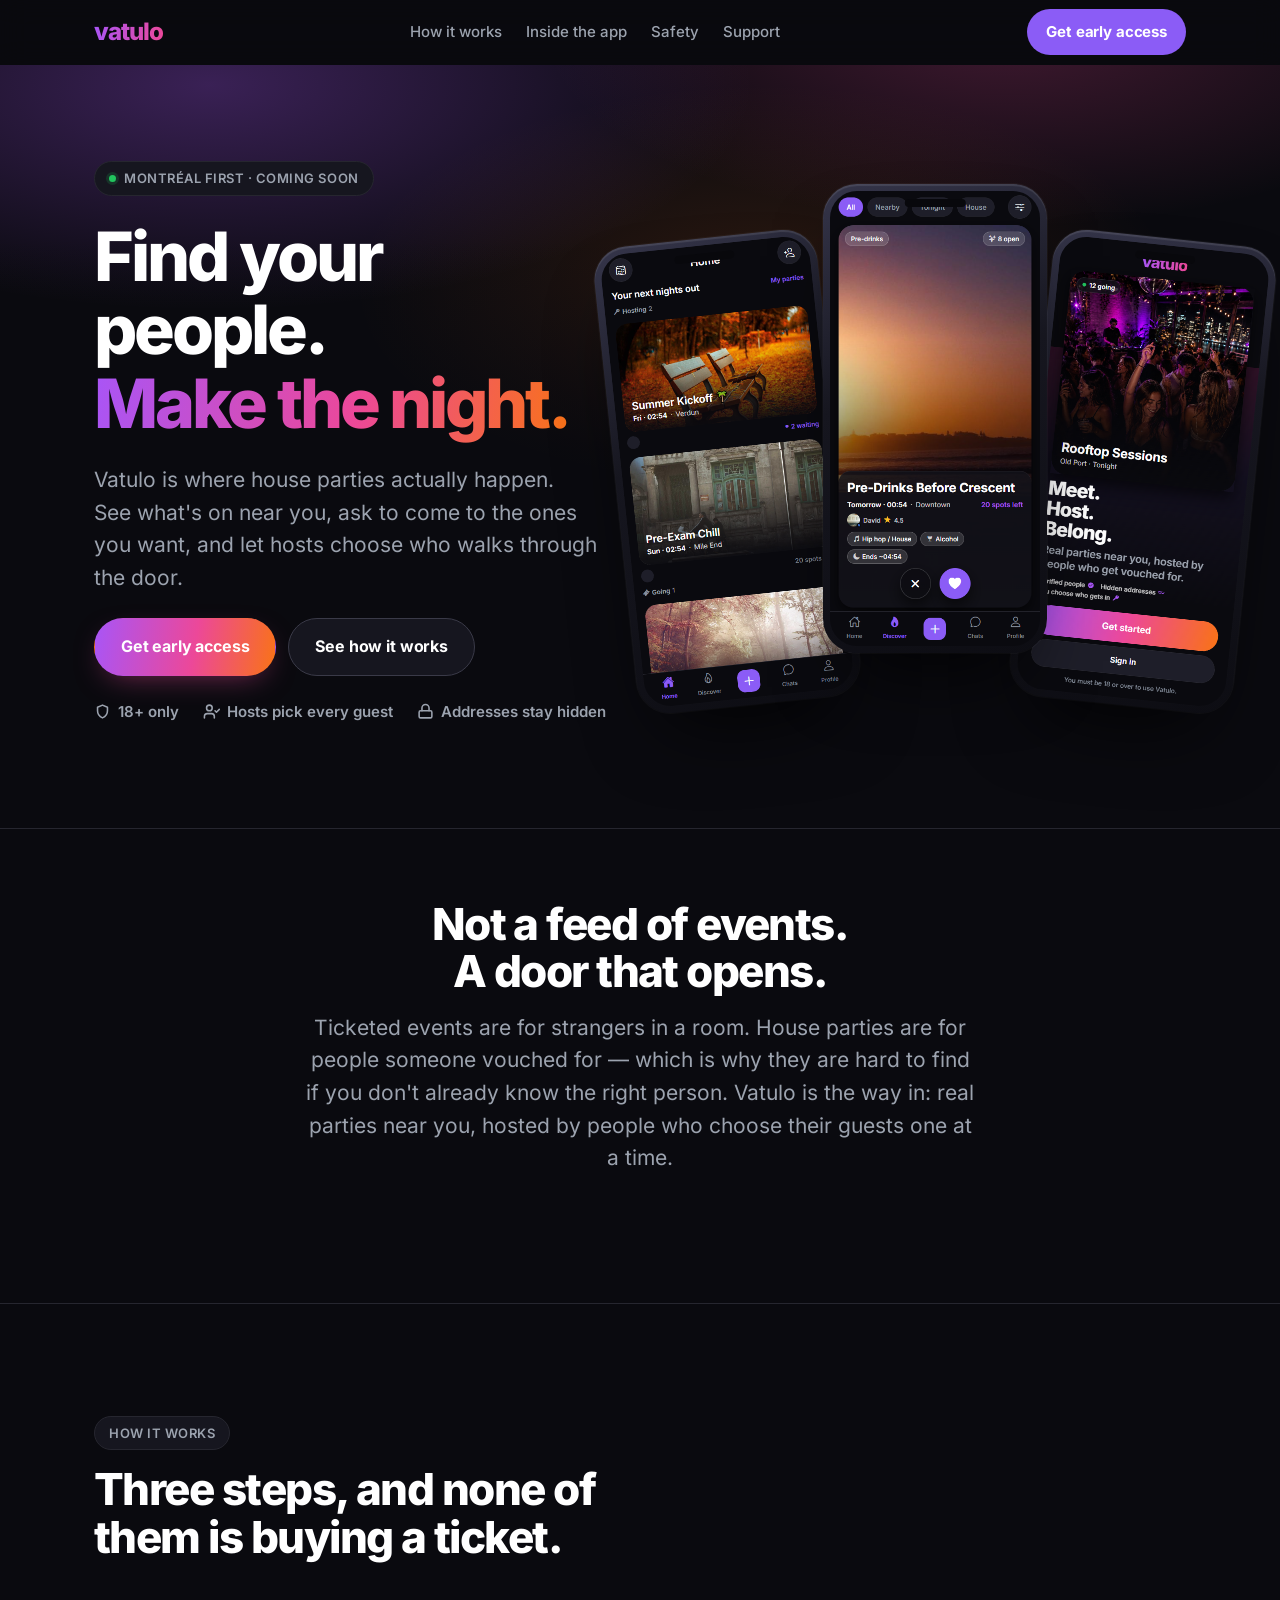
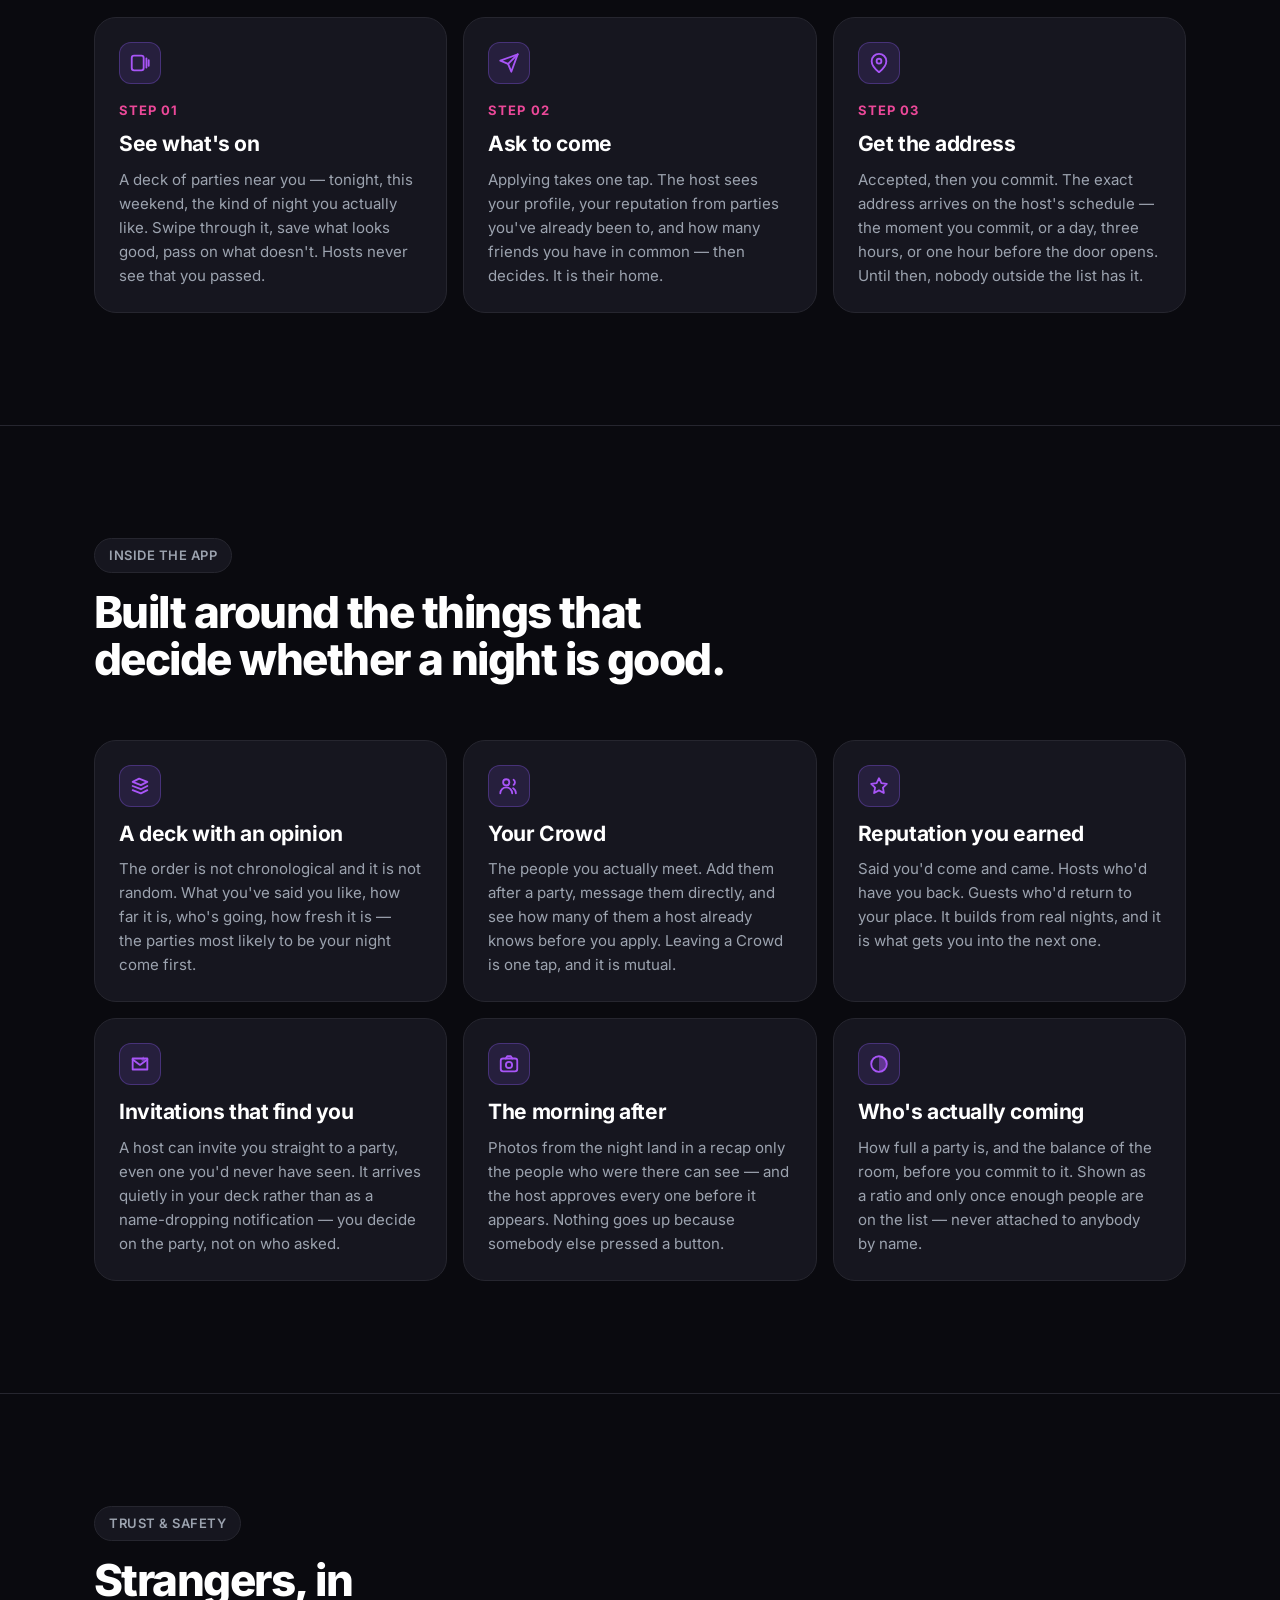
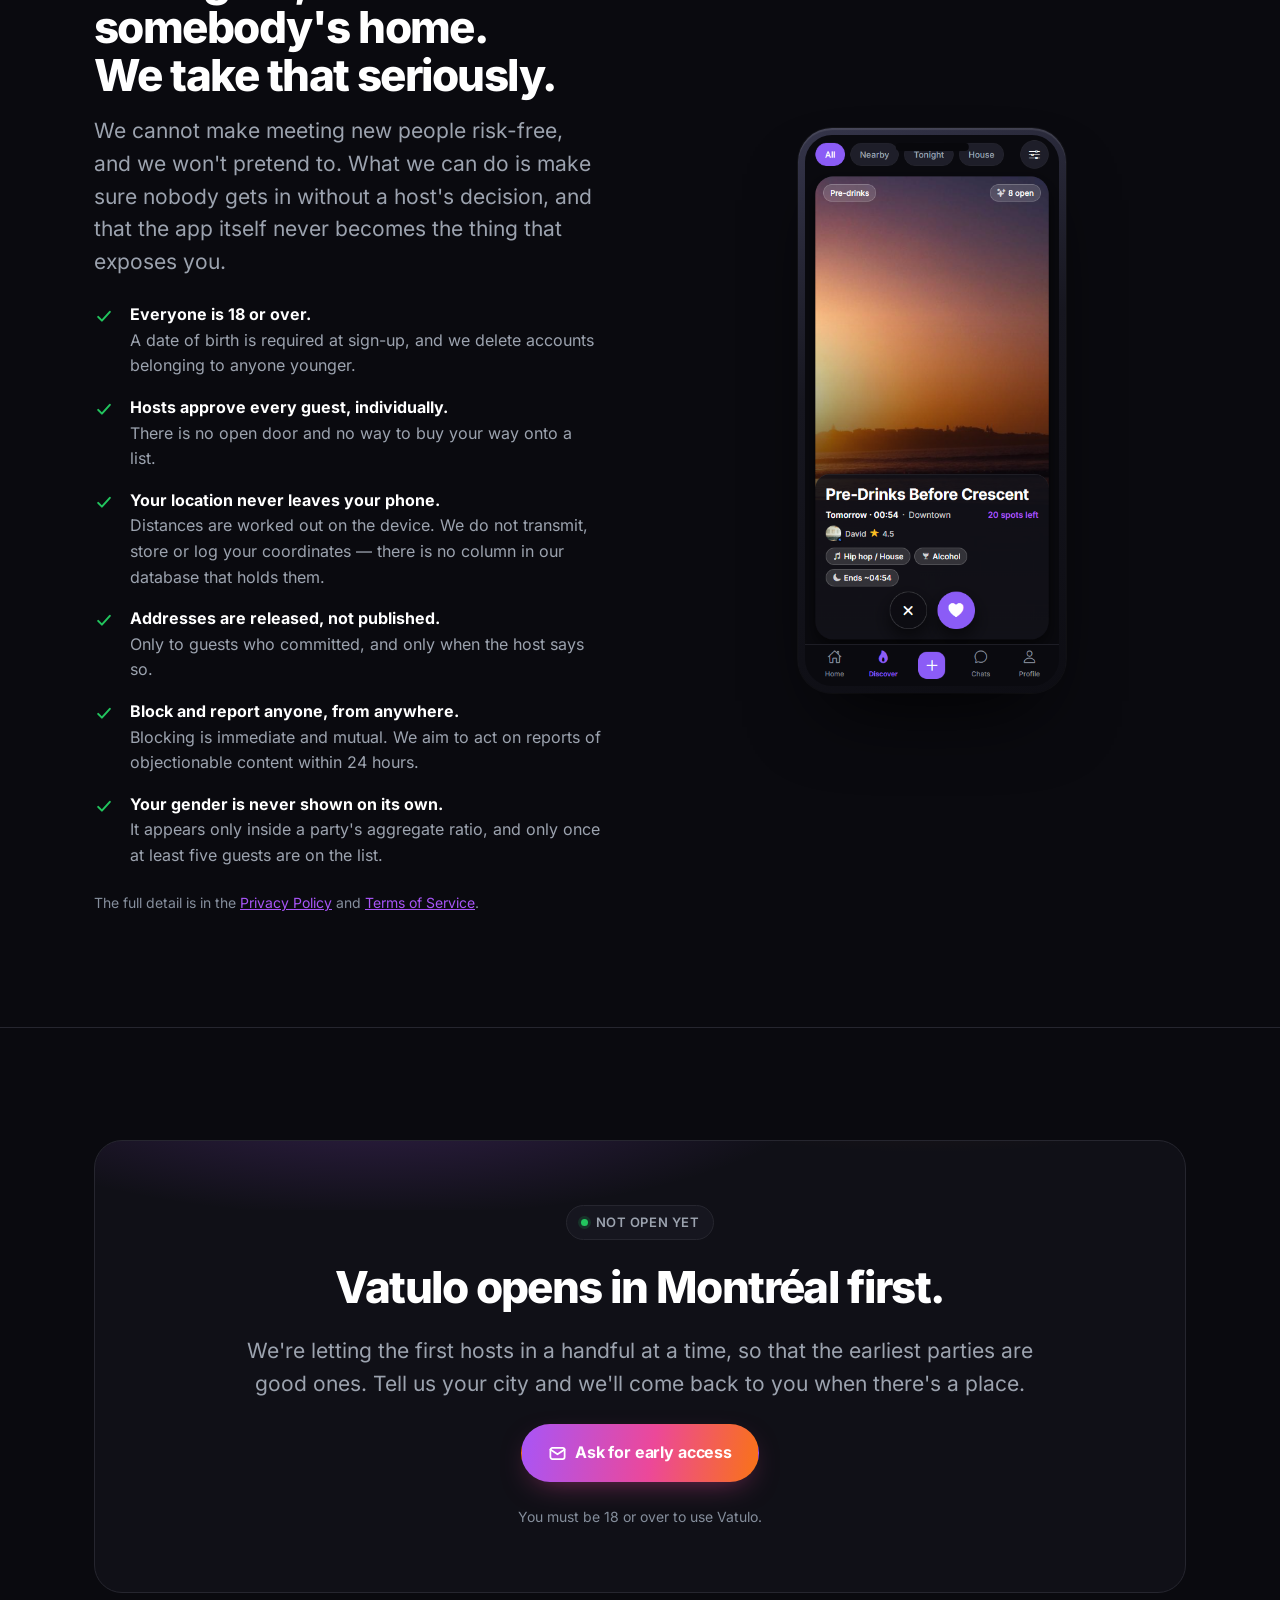
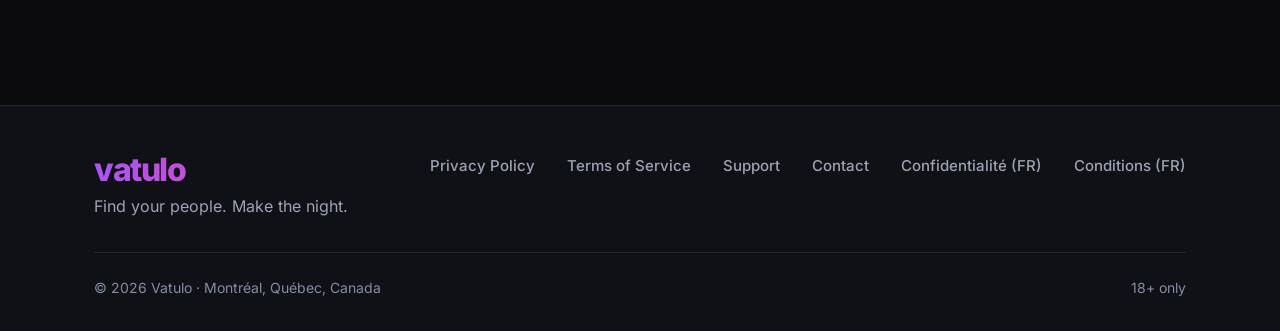
==== commit 96fd3c45: "Both documents in French, at their own URLs, with a way between them /fr/confidentialite/ and /fr/co" ====
--- a/index.html
+++ b/index.html
@@ -353,6 +353,8 @@
         <a href="terms/">Terms of Service</a>
         <a href="support/">Support</a>
         <a href="mailto:vatulosupport@gmail.com">Contact</a>
+        <a href="fr/confidentialite/" hreflang="fr" lang="fr">Confidentialité (FR)</a>
+        <a href="fr/conditions/" hreflang="fr" lang="fr">Conditions (FR)</a>
       </nav>
     </div>
 
--- a/assets/css/site.css
+++ b/assets/css/site.css
@@ -802,3 +802,47 @@
 @media (prefers-reduced-motion: reduce) {
   .js .reveal { opacity: 1; transform: none; }
 }
+
+/* --------------------------------------------------------------------------
+   Language switcher
+
+   Quiet by design. It is not a call to action and it must not compete with the
+   button beside it — but on a Quebec consumer site it also cannot be buried,
+   because the French version is the one the law says is presented first. A
+   bordered pill in the header, and again in the footer for anyone who reached
+   the bottom before wondering.
+   -------------------------------------------------------------------------- */
+
+.header__end { display: flex; align-items: center; gap: var(--s-md); }
+
+.lang {
+  display: inline-flex;
+  align-items: center;
+  gap: 6px;
+  padding: 8px 14px;
+  border-radius: var(--r-pill);
+  border: 1px solid var(--border);
+  background: transparent;
+  color: var(--text-secondary);
+  font-size: 0.875rem;
+  font-weight: 600;
+  text-decoration: none;
+  white-space: nowrap;
+  transition: color 0.15s ease, border-color 0.15s ease, background-color 0.15s ease;
+}
+
+.lang:hover {
+  color: var(--text);
+  border-color: var(--border-strong);
+  background: var(--surface);
+}
+
+.lang svg { flex: none; opacity: 0.75; }
+
+/* Below the nav breakpoint the header is wordmark + switcher + button, which
+   is the most a 360px header holds. The globe carries the meaning on its own
+   at that width, and the label would push the button off the edge. */
+@media (max-width: 480px) {
+  .lang { padding: 8px 10px; }
+  .lang span { display: none; }
+}
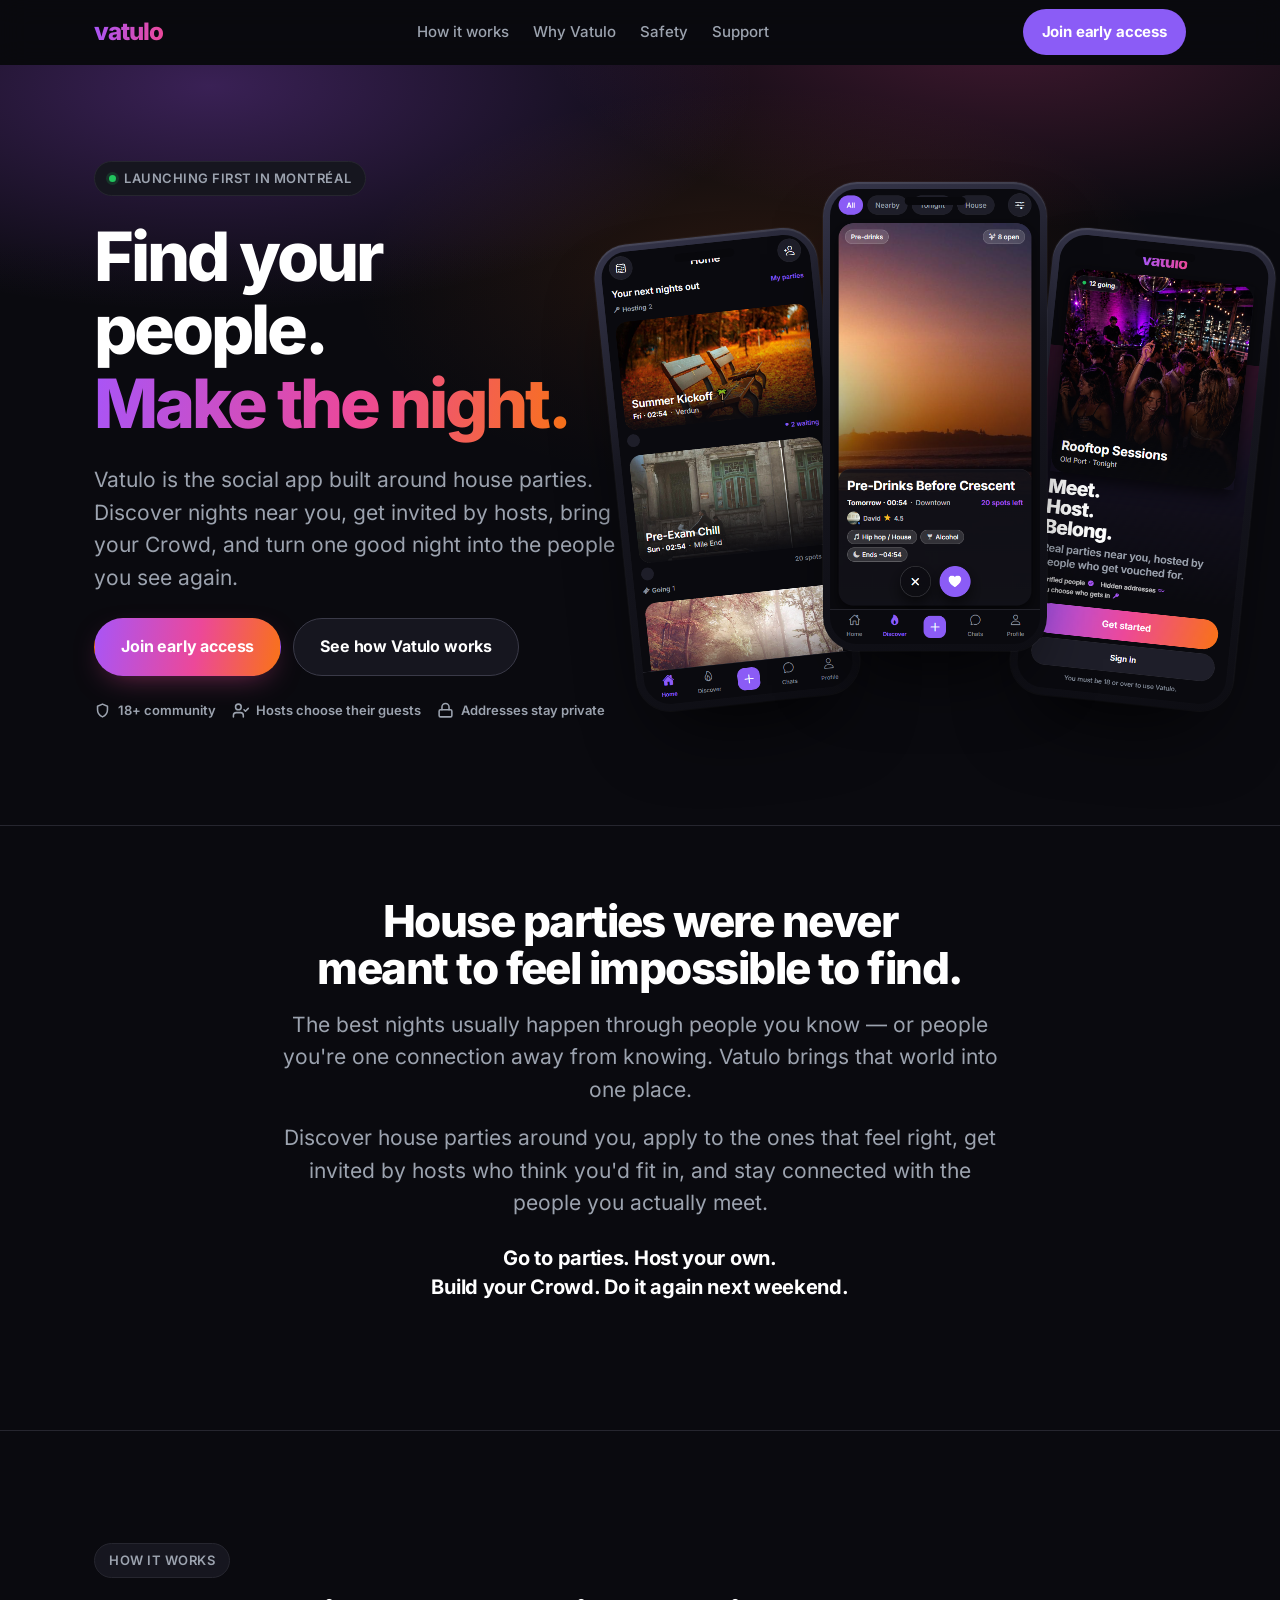
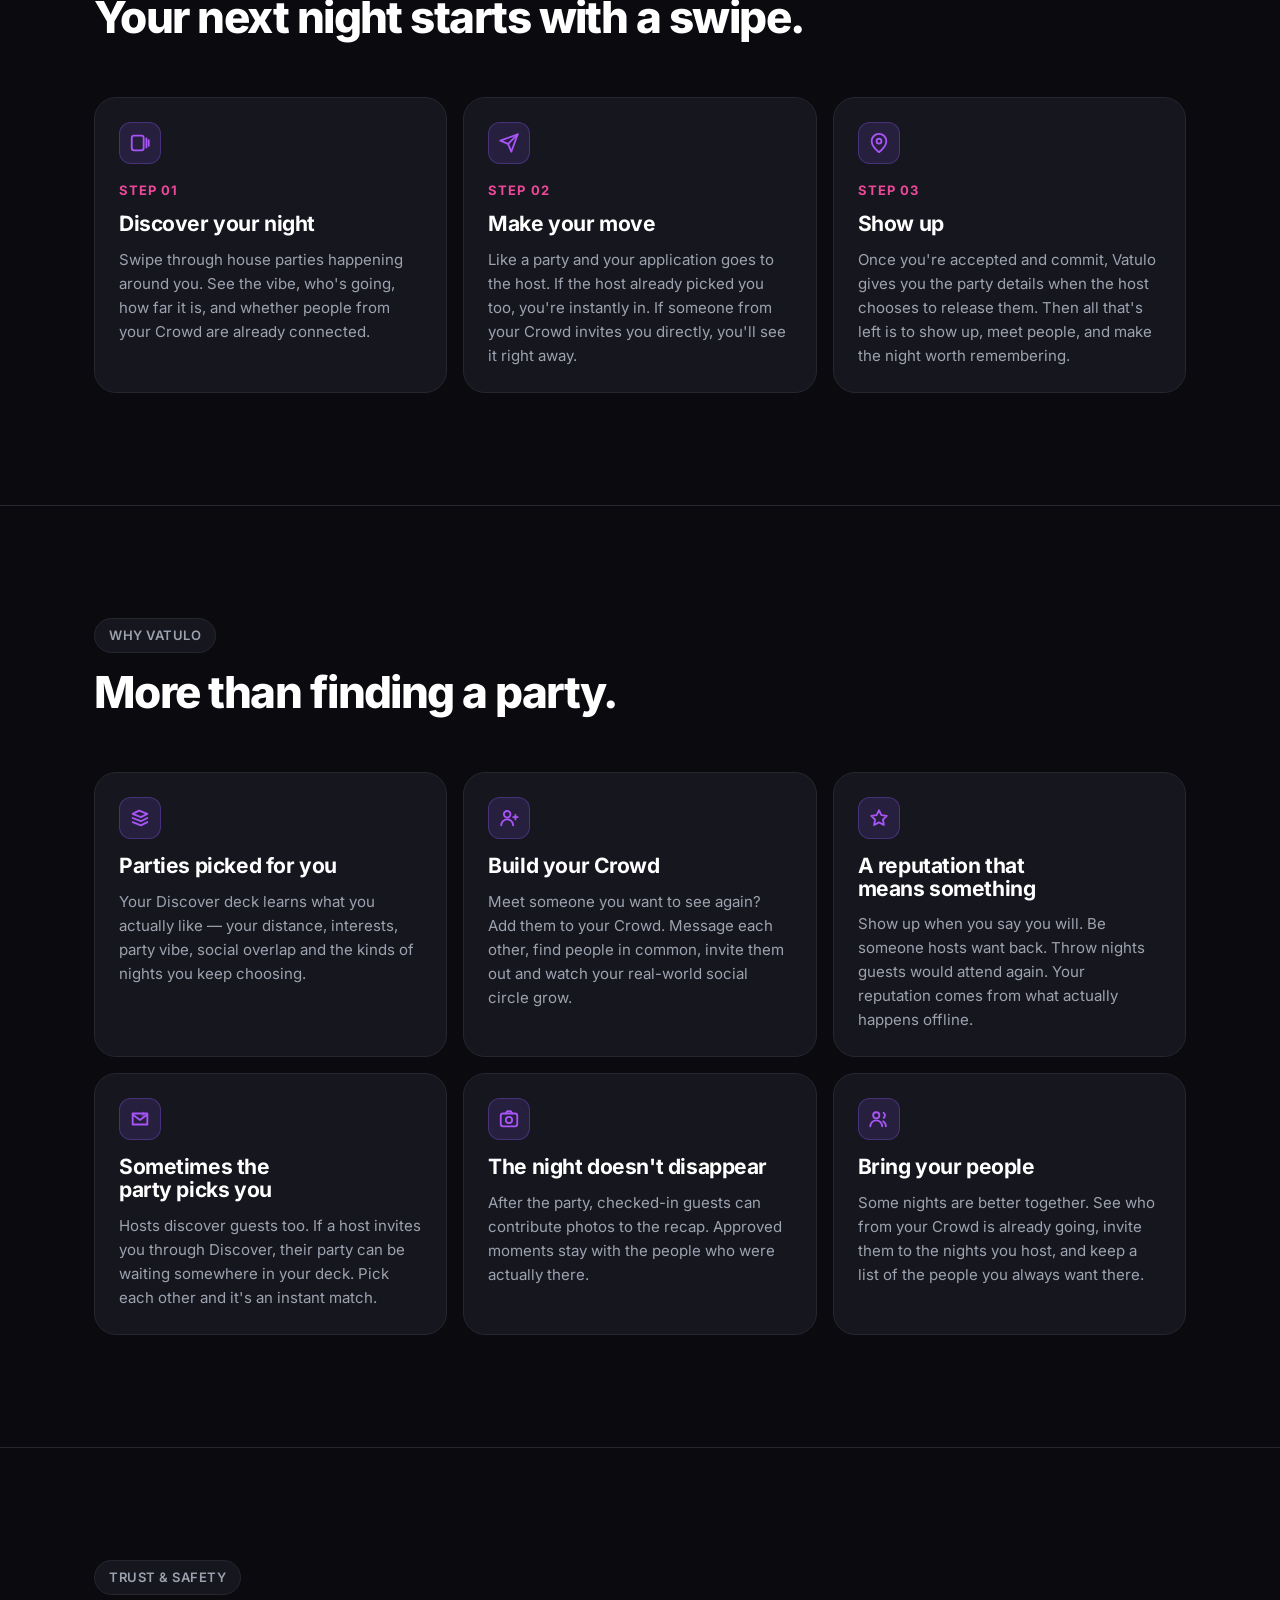
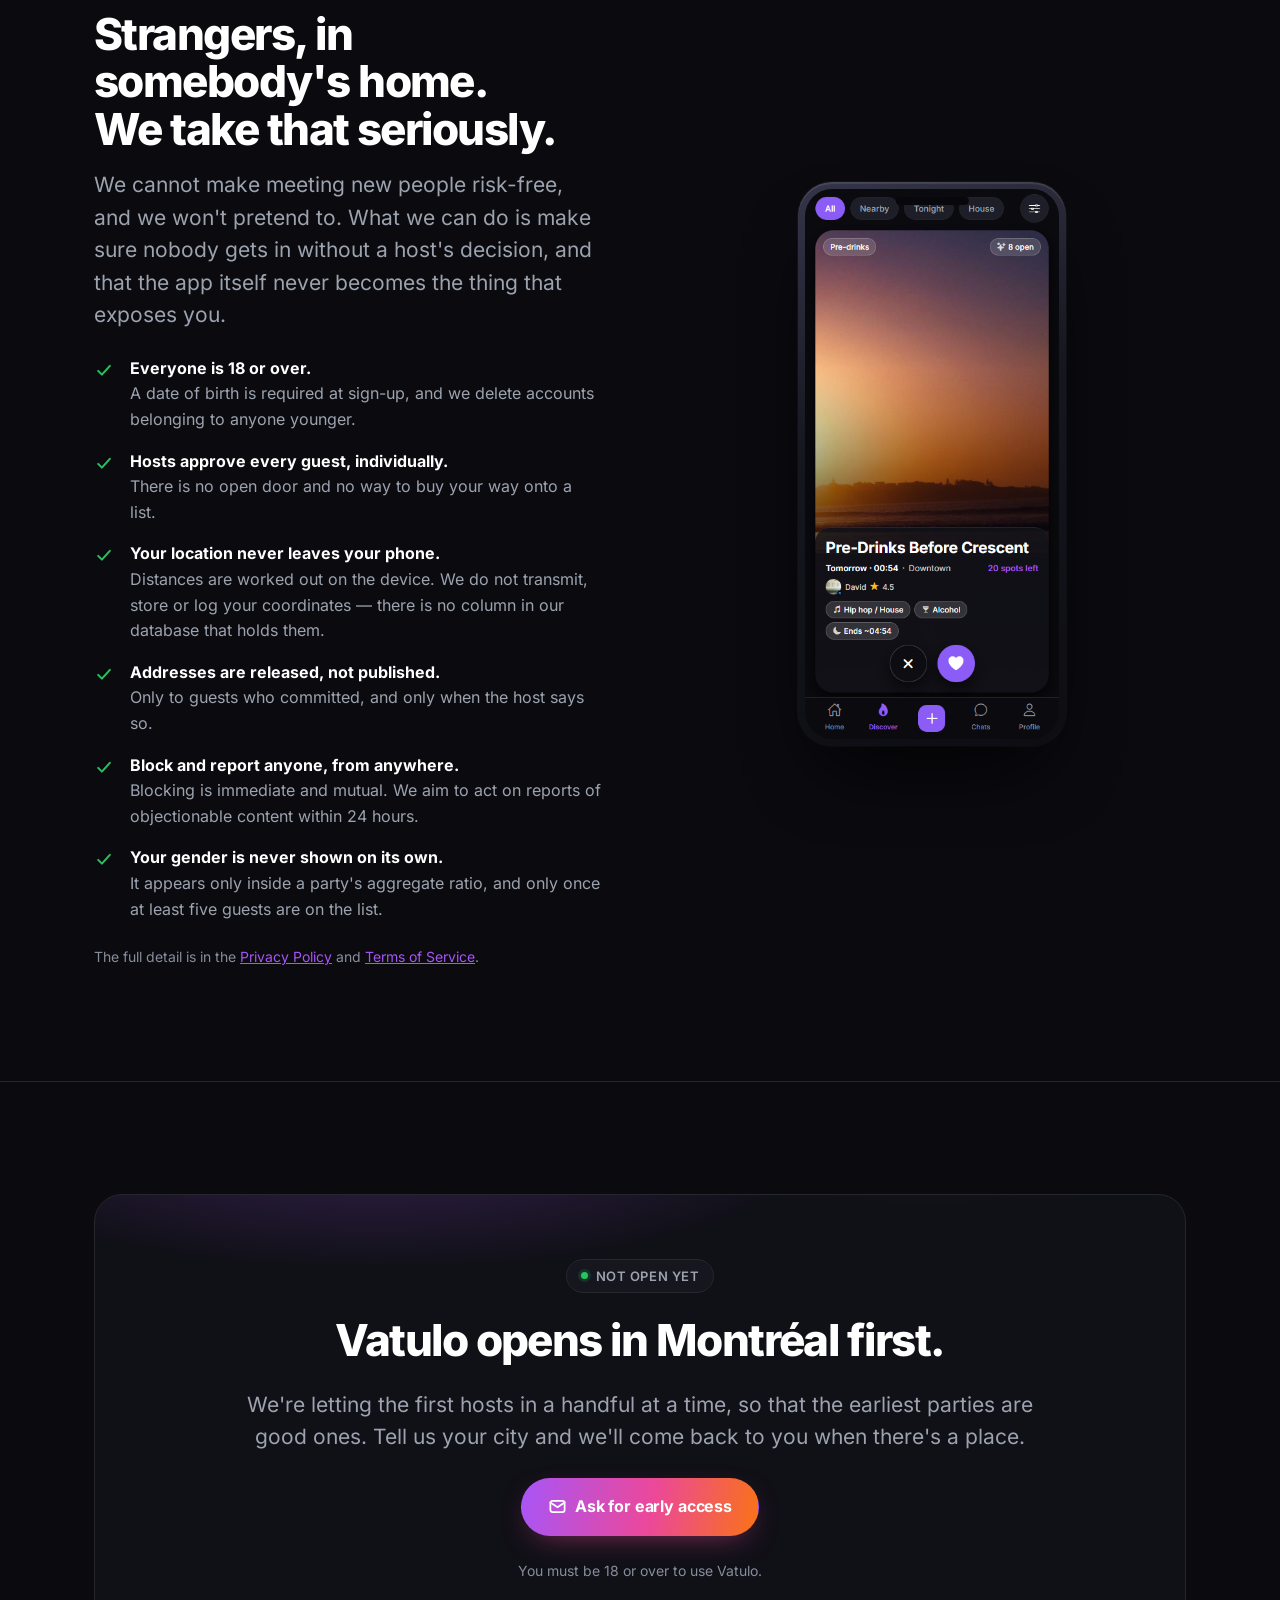
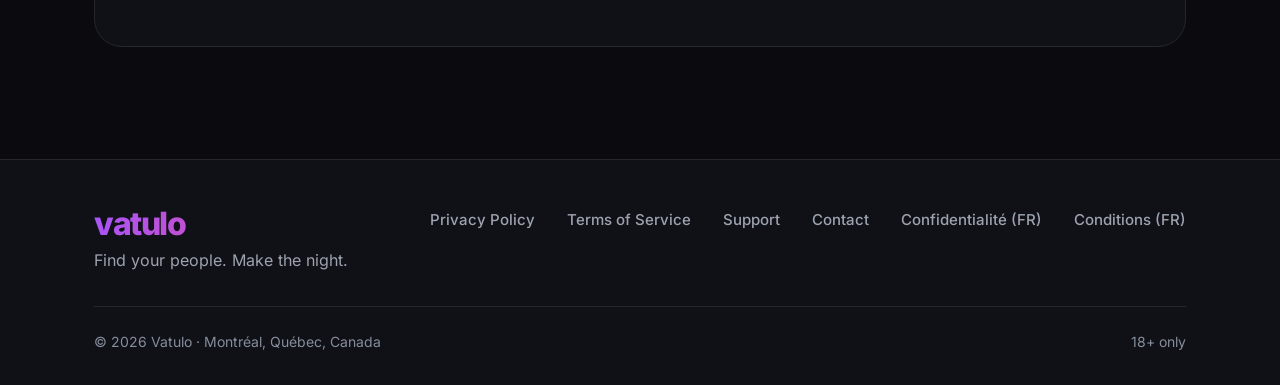
==== commit 24f3992b: "New landing copy: a social app, not a velvet rope Replaces the copy across the head, header, hero an" ====
--- a/index.html
+++ b/index.html
@@ -3,14 +3,14 @@
 <head>
 <meta charset="utf-8">
 <meta name="viewport" content="width=device-width, initial-scale=1">
-<title>Vatulo — Find your people. Make the night.</title>
-<meta name="description" content="Vatulo is where house parties actually happen. See what's on near you, apply to the ones you want, and let hosts choose who walks through the door. Coming soon to Montréal.">
+<title>Vatulo — Find parties. Meet people. Make the night.</title>
+<meta name="description" content="Discover house parties near you, meet people through real nights out, and host your own. Vatulo is coming first to Montréal.">
 <link rel="canonical" href="https://vatulo.com/">
 
 <meta property="og:type" content="website">
 <meta property="og:site_name" content="Vatulo">
 <meta property="og:title" content="Vatulo — Find your people. Make the night.">
-<meta property="og:description" content="See what's on near you, apply to the ones you want, and let hosts choose who walks through the door. Coming soon to Montréal.">
+<meta property="og:description" content="Discover house parties, meet new people, grow your Crowd, and host nights of your own. Coming soon to Montréal.">
 <meta property="og:url" content="https://vatulo.com/">
 <meta property="og:image" content="https://vatulo.com/assets/img/app-icon.png">
 <meta name="twitter:card" content="summary_large_image">
@@ -29,11 +29,11 @@
     <a class="wordmark" href="./" aria-label="Vatulo — home">vatulo</a>
     <nav class="nav" aria-label="Primary">
       <a href="#how">How it works</a>
-      <a href="#inside">Inside the app</a>
+      <a href="#inside">Why Vatulo</a>
       <a href="#safety">Safety</a>
       <a href="support/">Support</a>
     </nav>
-    <a class="btn btn--solid btn--sm" href="mailto:vatulosupport@gmail.com?subject=Early%20access&amp;body=Hi%20—%20I%27d%20like%20early%20access%20to%20Vatulo.%0A%0ACity%3A%20%0A">Get early access</a>
+    <a class="btn btn--solid btn--sm" href="mailto:vatulosupport@gmail.com?subject=Early%20access&amp;body=Hi%20—%20I%27d%20like%20early%20access%20to%20Vatulo.%0A%0ACity%3A%20%0A">Join early access</a>
   </div>
 </header>
 
@@ -47,33 +47,33 @@
     <div class="wrap hero__grid">
 
       <div class="hero__copy">
-        <span class="eyebrow"><span class="dot" aria-hidden="true"></span> Montréal first · Coming soon</span>
+        <span class="eyebrow"><span class="dot" aria-hidden="true"></span> Launching first in Montréal</span>
 
         <h1 class="display">Find your people.<br><span class="gradient-text">Make the night.</span></h1>
 
         <p class="lede">
-          Vatulo is where house parties actually happen. See what's on near you,
-          ask to come to the ones you want, and let hosts choose who walks
-          through the door.
+          Vatulo is the social app built around house parties. Discover nights
+          near you, get invited by hosts, bring your Crowd, and turn one good
+          night into the people you see again.
         </p>
 
         <div class="btn-row">
-          <a class="btn btn--brand" href="#early-access">Get early access</a>
-          <a class="btn btn--ghost" href="#how">See how it works</a>
+          <a class="btn btn--brand" href="#early-access">Join early access</a>
+          <a class="btn btn--ghost" href="#how">See how Vatulo works</a>
         </div>
 
         <div class="trust-row">
           <span>
             <svg width="17" height="17" viewBox="0 0 24 24" fill="none" stroke="currentColor" stroke-width="2.2" stroke-linecap="round" stroke-linejoin="round" aria-hidden="true"><path d="M12 3l7 3v5c0 4.5-2.9 8.3-7 10-4.1-1.7-7-5.5-7-10V6z"/></svg>
-            18+ only
+            18+ community
           </span>
           <span>
             <svg width="17" height="17" viewBox="0 0 24 24" fill="none" stroke="currentColor" stroke-width="2.2" stroke-linecap="round" stroke-linejoin="round" aria-hidden="true"><path d="M16 21v-2a4 4 0 0 0-4-4H6a4 4 0 0 0-4 4v2"/><circle cx="9" cy="7" r="4"/><path d="m17 11 2 2 4-4"/></svg>
-            Hosts pick every guest
+            Hosts choose their guests
           </span>
           <span>
             <svg width="17" height="17" viewBox="0 0 24 24" fill="none" stroke="currentColor" stroke-width="2.2" stroke-linecap="round" stroke-linejoin="round" aria-hidden="true"><rect x="3" y="11" width="18" height="10" rx="2"/><path d="M7 11V7a5 5 0 0 1 10 0v4"/></svg>
-            Addresses stay hidden
+            Addresses stay private
           </span>
         </div>
       </div>
@@ -101,12 +101,21 @@
   <section class="section section--tight section--ruled">
     <div class="wrap">
       <div class="section__head section__head--center reveal">
-        <h2 class="h2">Not a feed of events. A door that opens.</h2>
+        <h2 class="h2">House parties were never meant to feel impossible to find.</h2>
         <p class="lede" style="text-align:center">
-          Ticketed events are for strangers in a room. House parties are for
-          people someone vouched for — which is why they are hard to find if you
-          don't already know the right person. Vatulo is the way in: real parties
-          near you, hosted by people who choose their guests one at a time.
+          The best nights usually happen through people you know — or people
+          you're one connection away from knowing. Vatulo brings that world into
+          one place.
+        </p>
+        <p class="lede" style="text-align:center">
+          Discover house parties around you, apply to the ones that feel right,
+          get invited by hosts who think you'd fit in, and stay connected with
+          the people you actually meet.
+        </p>
+        <p class="closer">
+          Go to parties. Host your own.<br>
+          Build your Crowd.<br class="br-sm">
+          Do it again next weekend.
         </p>
       </div>
     </div>
@@ -119,7 +128,7 @@
     <div class="wrap">
       <div class="section__head reveal">
         <span class="eyebrow">How it works</span>
-        <h2 class="h2">Three steps, and none of them is buying a ticket.</h2>
+        <h2 class="h2">Your next night starts with a swipe.</h2>
       </div>
 
       <div class="grid">
@@ -128,11 +137,11 @@
             <svg width="22" height="22" viewBox="0 0 24 24" fill="none" stroke="currentColor" stroke-width="2" stroke-linecap="round" stroke-linejoin="round"><rect x="3" y="4" width="13" height="16" rx="2.5"/><path d="M19 7v10M21.5 9v6"/></svg>
           </div>
           <span class="step__n">STEP 01</span>
-          <h3 class="h3">See what's on</h3>
-          <p>
-            A deck of parties near you — tonight, this weekend, the kind of night
-            you actually like. Swipe through it, save what looks good, pass on
-            what doesn't. Hosts never see that you passed.
+          <h3 class="h3">Discover your night</h3>
+          <p>
+            Swipe through house parties happening around you. See the vibe, who's
+            going, how far it is, and whether people from your Crowd are already
+            connected.
           </p>
         </article>
 
@@ -141,11 +150,11 @@
             <svg width="22" height="22" viewBox="0 0 24 24" fill="none" stroke="currentColor" stroke-width="2" stroke-linecap="round" stroke-linejoin="round"><path d="M21.5 2.5 11 13"/><path d="m21.5 2.5-7 19-3.5-8.5L2.5 9.5z"/></svg>
           </div>
           <span class="step__n">STEP 02</span>
-          <h3 class="h3">Ask to come</h3>
-          <p>
-            Applying takes one tap. The host sees your profile, your reputation
-            from parties you've already been to, and how many friends you have in
-            common — then decides. It is their home.
+          <h3 class="h3">Make your move</h3>
+          <p>
+            Like a party and your application goes to the host. If the host
+            already picked you too, you're instantly in. If someone from your
+            Crowd invites you directly, you'll see it right away.
           </p>
         </article>
 
@@ -154,11 +163,11 @@
             <svg width="22" height="22" viewBox="0 0 24 24" fill="none" stroke="currentColor" stroke-width="2" stroke-linecap="round" stroke-linejoin="round"><path d="M20 10c0 5.5-8 12-8 12s-8-6.5-8-12a8 8 0 0 1 16 0Z"/><circle cx="12" cy="10" r="2.6"/></svg>
           </div>
           <span class="step__n">STEP 03</span>
-          <h3 class="h3">Get the address</h3>
-          <p>
-            Accepted, then you commit. The exact address arrives on the host's
-            schedule — the moment you commit, or a day, three hours, or one hour
-            before the door opens. Until then, nobody outside the list has it.
+          <h3 class="h3">Show up</h3>
+          <p>
+            Once you're accepted and commit, Vatulo gives you the party details
+            when the host chooses to release them. Then all that's left is to
+            show up, meet people, and make the night worth remembering.
           </p>
         </article>
       </div>
@@ -171,8 +180,8 @@
   <section class="section section--ruled" id="inside">
     <div class="wrap">
       <div class="section__head reveal">
-        <span class="eyebrow">Inside the app</span>
-        <h2 class="h2">Built around the things that decide whether a night is good.</h2>
+        <span class="eyebrow">Why Vatulo</span>
+        <h2 class="h2">More than finding a party.</h2>
       </div>
 
       <div class="grid">
@@ -180,11 +189,59 @@
           <div class="card__icon" aria-hidden="true">
             <svg width="22" height="22" viewBox="0 0 24 24" fill="none" stroke="currentColor" stroke-width="2" stroke-linecap="round" stroke-linejoin="round"><path d="M4 7.5 11 4l9 3.5-7 3.5z"/><path d="m4 12 9 3.5L20 12"/><path d="m4 16.5 9 3.5 7-3.5"/></svg>
           </div>
-          <h3 class="h3">A deck with an opinion</h3>
-          <p>
-            The order is not chronological and it is not random. What you've said
-            you like, how far it is, who's going, how fresh it is — the parties
-            most likely to be your night come first.
+          <h3 class="h3">Parties picked for you</h3>
+          <p>
+            Your Discover deck learns what you actually like — your distance,
+            interests, party vibe, social overlap and the kinds of nights you
+            keep choosing.
+          </p>
+        </article>
+
+        <article class="card reveal">
+          <div class="card__icon" aria-hidden="true">
+            <svg width="22" height="22" viewBox="0 0 24 24" fill="none" stroke="currentColor" stroke-width="2" stroke-linecap="round" stroke-linejoin="round"><circle cx="10" cy="8" r="3.6"/><path d="M3.5 20a6.5 6.5 0 0 1 13 0"/><path d="M19 8.5v5M21.5 11h-5"/></svg>
+          </div>
+          <h3 class="h3">Build your Crowd</h3>
+          <p>
+            Meet someone you want to see again? Add them to your Crowd. Message
+            each other, find people in common, invite them out and watch your
+            real-world social circle grow.
+          </p>
+        </article>
+
+        <article class="card reveal">
+          <div class="card__icon" aria-hidden="true">
+            <svg width="22" height="22" viewBox="0 0 24 24" fill="none" stroke="currentColor" stroke-width="2" stroke-linecap="round" stroke-linejoin="round"><path d="m12 3.5 2.6 5.3 5.9.9-4.2 4.1 1 5.8-5.3-2.8-5.3 2.8 1-5.8L3.5 9.7l5.9-.9z"/></svg>
+          </div>
+          <h3 class="h3">A reputation that means something</h3>
+          <p>
+            Show up when you say you will. Be someone hosts want back. Throw
+            nights guests would attend again. Your reputation comes from what
+            actually happens offline.
+          </p>
+        </article>
+
+        <article class="card reveal">
+          <div class="card__icon" aria-hidden="true">
+            <svg width="22" height="22" viewBox="0 0 24 24" fill="none" stroke="currentColor" stroke-width="2" stroke-linecap="round" stroke-linejoin="round"><path d="M4 6h16v12H4z"/><path d="m4 7 8 6 8-6"/><path d="m15.5 3.5 1 2 2 .6-1.5 1.5.4 2.2-1.9-1-1.9 1 .4-2.2L12.5 6l2-.6z" fill="currentColor" stroke="none" opacity=".55"/></svg>
+          </div>
+          <h3 class="h3">Sometimes the party picks you</h3>
+          <p>
+            Hosts discover guests too. If a host invites you through Discover,
+            their party can be waiting somewhere in your deck. Pick each other
+            and it's an instant match.
+          </p>
+        </article>
+
+        <article class="card reveal">
+          <div class="card__icon" aria-hidden="true">
+            <svg width="22" height="22" viewBox="0 0 24 24" fill="none" stroke="currentColor" stroke-width="2" stroke-linecap="round" stroke-linejoin="round"><rect x="3" y="6" width="18" height="14" rx="2.5"/><path d="M8.5 6 10 3.5h4L15.5 6"/><circle cx="12" cy="13" r="3.4"/></svg>
+          </div>
+          <h3 class="h3">The night doesn't disappear</h3>
+          <p>
+            After the party, checked-in guests can contribute photos to the
+            recap. Approved moments stay with the people who were actually
+            there.
           </p>
         </article>
 
@@ -192,59 +249,11 @@
           <div class="card__icon" aria-hidden="true">
             <svg width="22" height="22" viewBox="0 0 24 24" fill="none" stroke="currentColor" stroke-width="2" stroke-linecap="round" stroke-linejoin="round"><circle cx="9" cy="8" r="3.4"/><path d="M2.5 20a6.5 6.5 0 0 1 13 0"/><path d="M17 5.2a3.4 3.4 0 0 1 0 5.6M19.5 20a6.5 6.5 0 0 0-3-5.5"/></svg>
           </div>
-          <h3 class="h3">Your Crowd</h3>
-          <p>
-            The people you actually meet. Add them after a party, message them
-            directly, and see how many of them a host already knows before you
-            apply. Leaving a Crowd is one tap, and it is mutual.
-          </p>
-        </article>
-
-        <article class="card reveal">
-          <div class="card__icon" aria-hidden="true">
-            <svg width="22" height="22" viewBox="0 0 24 24" fill="none" stroke="currentColor" stroke-width="2" stroke-linecap="round" stroke-linejoin="round"><path d="m12 3.5 2.6 5.3 5.9.9-4.2 4.1 1 5.8-5.3-2.8-5.3 2.8 1-5.8L3.5 9.7l5.9-.9z"/></svg>
-          </div>
-          <h3 class="h3">Reputation you earned</h3>
-          <p>
-            Said you'd come and came. Hosts who'd have you back. Guests who'd
-            return to your place. It builds from real nights, and it is what gets
-            you into the next one.
-          </p>
-        </article>
-
-        <article class="card reveal">
-          <div class="card__icon" aria-hidden="true">
-            <svg width="22" height="22" viewBox="0 0 24 24" fill="none" stroke="currentColor" stroke-width="2" stroke-linecap="round" stroke-linejoin="round"><path d="M4 6h16v12H4z"/><path d="m4 7 8 6 8-6"/><path d="m15.5 3.5 1 2 2 .6-1.5 1.5.4 2.2-1.9-1-1.9 1 .4-2.2L12.5 6l2-.6z" fill="currentColor" stroke="none" opacity=".55"/></svg>
-          </div>
-          <h3 class="h3">Invitations that find you</h3>
-          <p>
-            A host can invite you straight to a party, even one you'd never have
-            seen. It arrives quietly in your deck rather than as a name-dropping
-            notification — you decide on the party, not on who asked.
-          </p>
-        </article>
-
-        <article class="card reveal">
-          <div class="card__icon" aria-hidden="true">
-            <svg width="22" height="22" viewBox="0 0 24 24" fill="none" stroke="currentColor" stroke-width="2" stroke-linecap="round" stroke-linejoin="round"><rect x="3" y="6" width="18" height="14" rx="2.5"/><path d="M8.5 6 10 3.5h4L15.5 6"/><circle cx="12" cy="13" r="3.4"/></svg>
-          </div>
-          <h3 class="h3">The morning after</h3>
-          <p>
-            Photos from the night land in a recap only the people who were there
-            can see — and the host approves every one before it appears. Nothing
-            goes up because somebody else pressed a button.
-          </p>
-        </article>
-
-        <article class="card reveal">
-          <div class="card__icon" aria-hidden="true">
-            <svg width="22" height="22" viewBox="0 0 24 24" fill="none" stroke="currentColor" stroke-width="2" stroke-linecap="round" stroke-linejoin="round"><circle cx="12" cy="12" r="8.5"/><path d="M12 3.5a8.5 8.5 0 0 1 0 17z" fill="currentColor" stroke="none" opacity=".45"/></svg>
-          </div>
-          <h3 class="h3">Who's actually coming</h3>
-          <p>
-            How full a party is, and the balance of the room, before you commit
-            to it. Shown as a ratio and only once enough people are on the list —
-            never attached to anybody by name.
+          <h3 class="h3">Bring your people</h3>
+          <p>
+            Some nights are better together. See who from your Crowd is already
+            going, invite them to the nights you host, and keep a list of the
+            people you always want there.
           </p>
         </article>
       </div>
--- a/assets/css/site.css
+++ b/assets/css/site.css
@@ -397,8 +397,8 @@
 .trust-row {
   display: flex;
   flex-wrap: wrap;
-  gap: var(--s-md) var(--s-xl);
-  font-size: 0.9375rem;
+  gap: var(--s-md) 16px;
+  font-size: 0.8125rem;
   font-weight: 600;
   color: var(--text-secondary);
 }
@@ -846,3 +846,35 @@
   .lang { padding: 8px 10px; }
   .lang span { display: none; }
 }
+
+/* --------------------------------------------------------------------------
+   The closing line of a centred block
+
+   "Go to parties. Host your own. Build your Crowd. Do it again next weekend."
+   is a four-beat rhythm line, not prose. Three paragraphs of centred body copy
+   in a row is the classic wall-of-text failure, so the third one stops being
+   body copy: white instead of grey, a step up in weight, and its own breathing
+   room above. It reads as the point the paragraphs were making.
+   -------------------------------------------------------------------------- */
+
+.closer {
+  margin-top: var(--s-sm);
+  max-width: 46ch;
+  text-align: center;
+  font-size: clamp(1rem, 2vw, 1.25rem);
+  font-weight: 650;
+  line-height: 1.45;
+  letter-spacing: -0.015em;
+  color: var(--text);
+}
+
+/* Two lines on a desktop, three on a phone, and every one of them ends on a
+   full stop. 'Build your Crowd. Do it again next weekend.' is five pixels too
+   wide for a 390px screen, and the choice there is between shrinking the type
+   below the paragraphs it is meant to land after, or breaking it a sentence
+   earlier. The second break is the cheaper one. */
+.closer .br-sm { display: none; }
+
+@media (max-width: 560px) {
+  .closer .br-sm { display: inline; }
+}
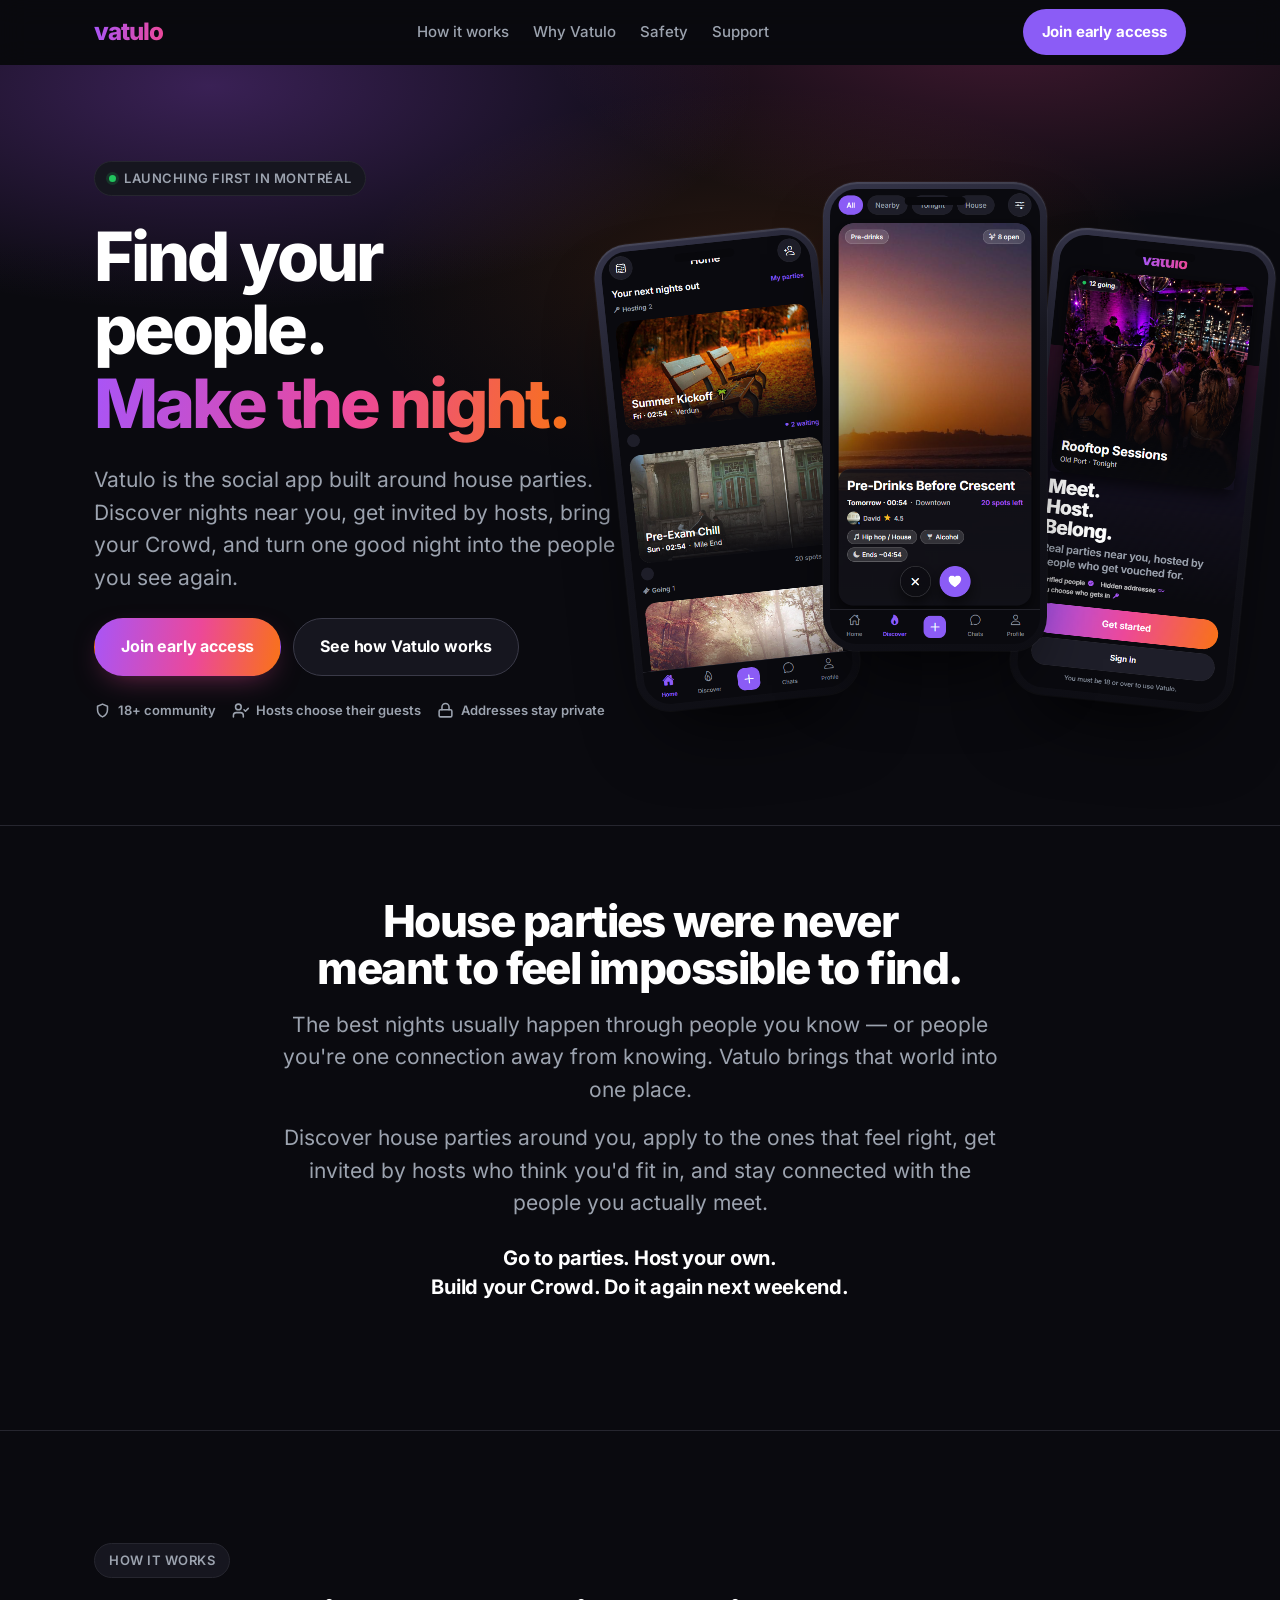
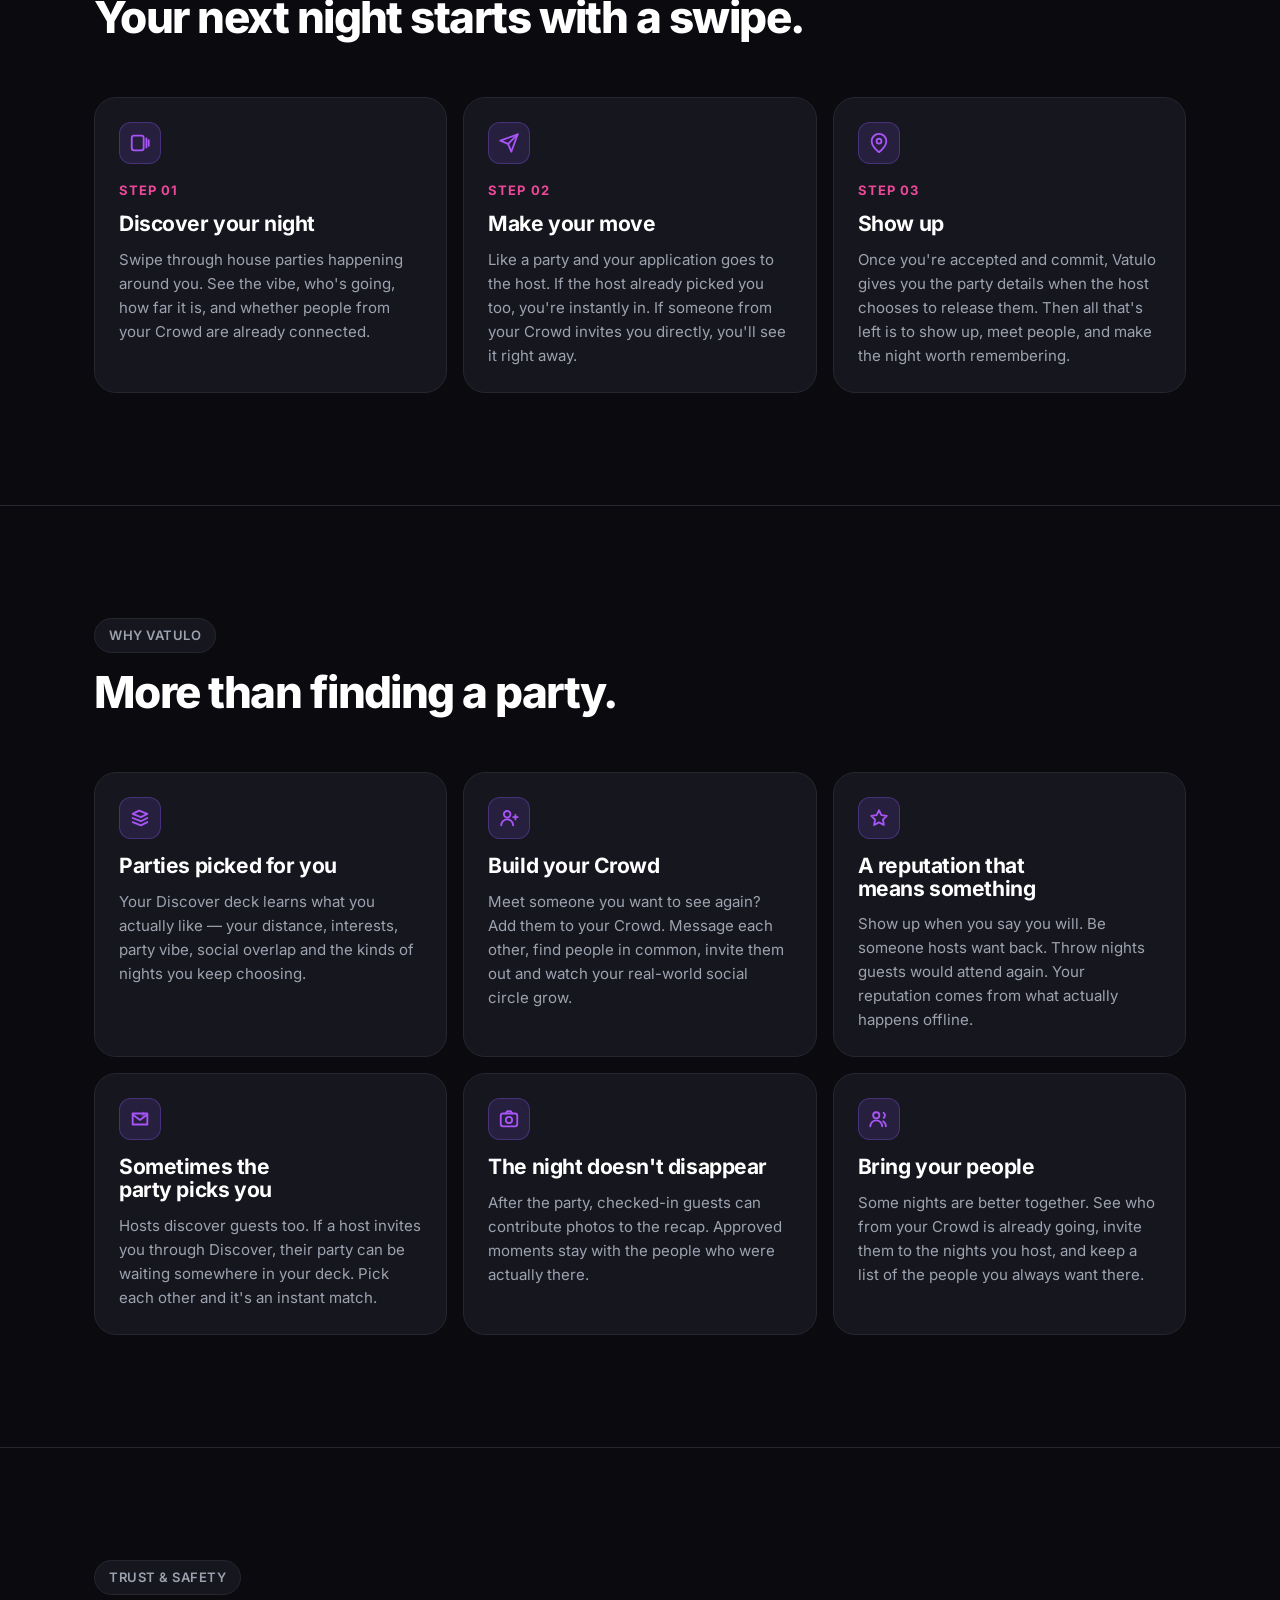
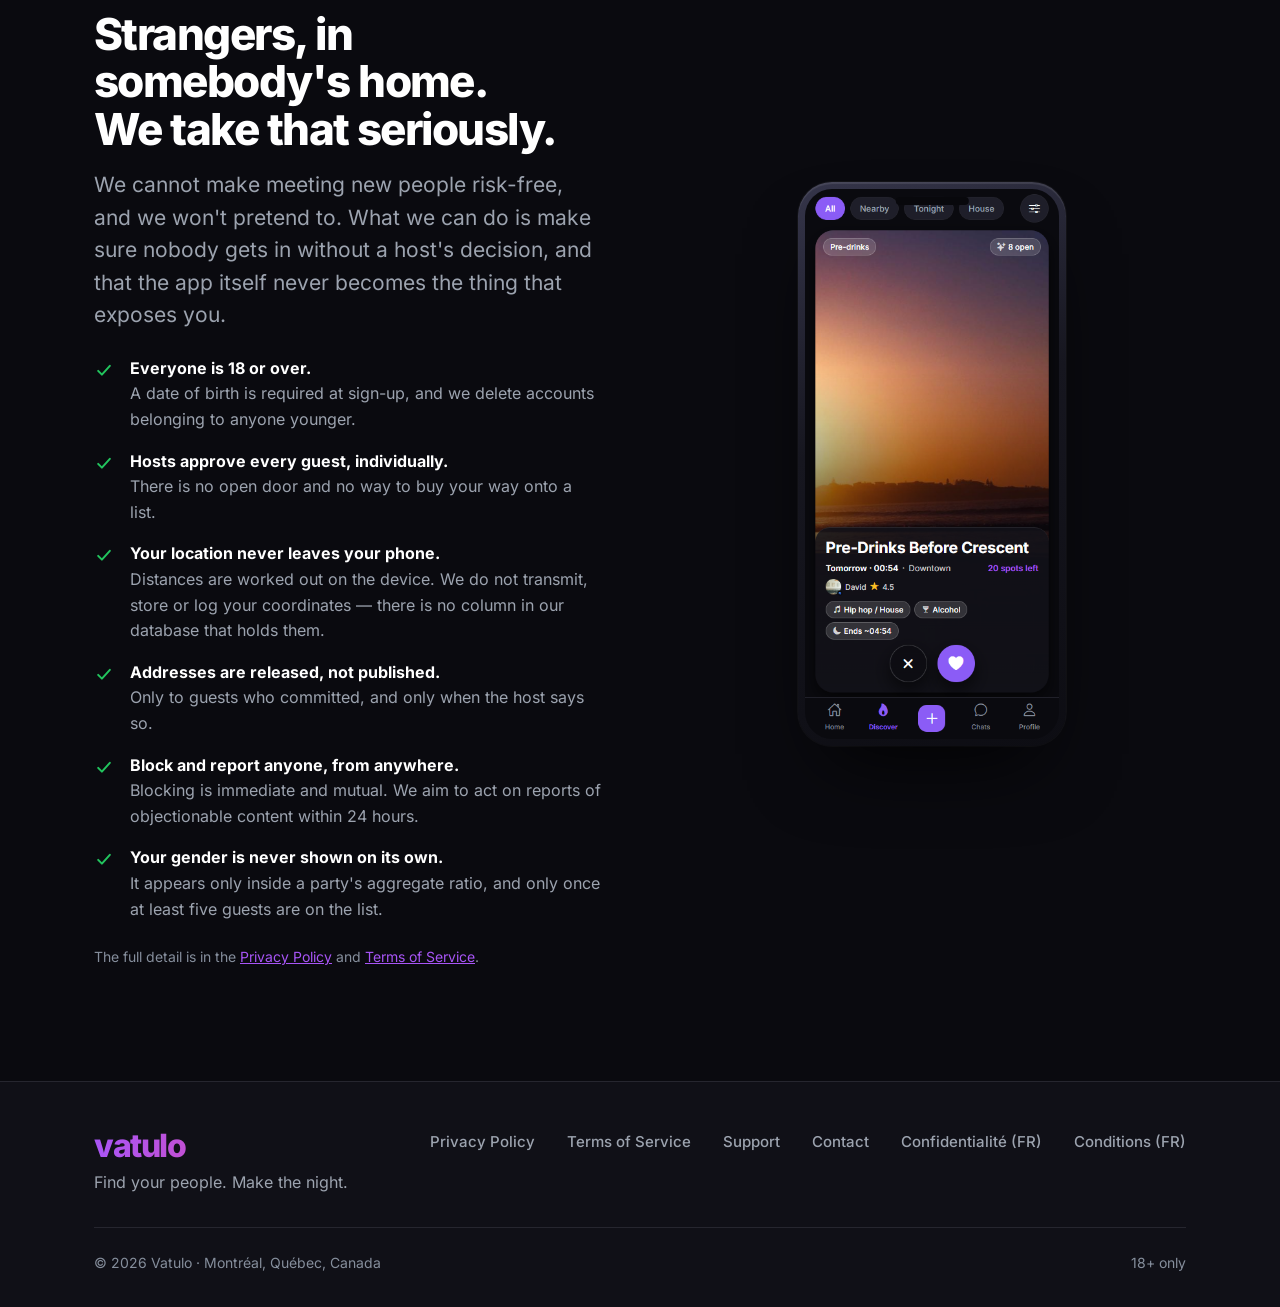
==== commit 3bfae108: "Drop the early-access block at the foot of the page Removes the section and, with it, its badge, hea" ====
--- a/index.html
+++ b/index.html
@@ -58,7 +58,7 @@
         </p>
 
         <div class="btn-row">
-          <a class="btn btn--brand" href="#early-access">Join early access</a>
+          <a class="btn btn--brand" href="mailto:vatulosupport@gmail.com?subject=Early%20access&amp;body=Hi%20—%20I%27d%20like%20early%20access%20to%20Vatulo.%0A%0ACity%3A%20%0AI%27d%20mostly%20be%3A%20hosting%20%2F%20going%20out%0A">Join early access</a>
           <a class="btn btn--ghost" href="#how">See how Vatulo works</a>
         </div>
 
@@ -319,34 +319,6 @@
     </div>
   </section>
 
-  <!-- ===================================================================
-       Early access
-       =================================================================== -->
-  <section class="section section--ruled" id="early-access">
-    <div class="wrap">
-      <div class="cta reveal">
-        <span class="eyebrow"><span class="dot" aria-hidden="true"></span> Not open yet</span>
-
-        <h2 class="h2">Vatulo opens in Montréal first.</h2>
-
-        <p class="lede" style="text-align:center">
-          We're letting the first hosts in a handful at a time, so that the
-          earliest parties are good ones. Tell us your city and we'll come back
-          to you when there's a place.
-        </p>
-
-        <div class="btn-row" style="justify-content:center">
-          <a class="btn btn--brand" href="mailto:vatulosupport@gmail.com?subject=Early%20access&amp;body=Hi%20—%20I%27d%20like%20early%20access%20to%20Vatulo.%0A%0ACity%3A%20%0AI%27d%20mostly%20be%3A%20hosting%20%2F%20going%20out%0A">
-            <svg width="19" height="19" viewBox="0 0 24 24" fill="none" stroke="currentColor" stroke-width="2.2" stroke-linecap="round" stroke-linejoin="round" aria-hidden="true"><rect x="3" y="5" width="18" height="14" rx="2.5"/><path d="m3 7 9 6 9-6"/></svg>
-            Ask for early access
-          </a>
-        </div>
-
-        <p class="quiet">You must be 18 or over to use Vatulo.</p>
-      </div>
-    </div>
-  </section>
-
 </main>
 
 <footer class="footer">
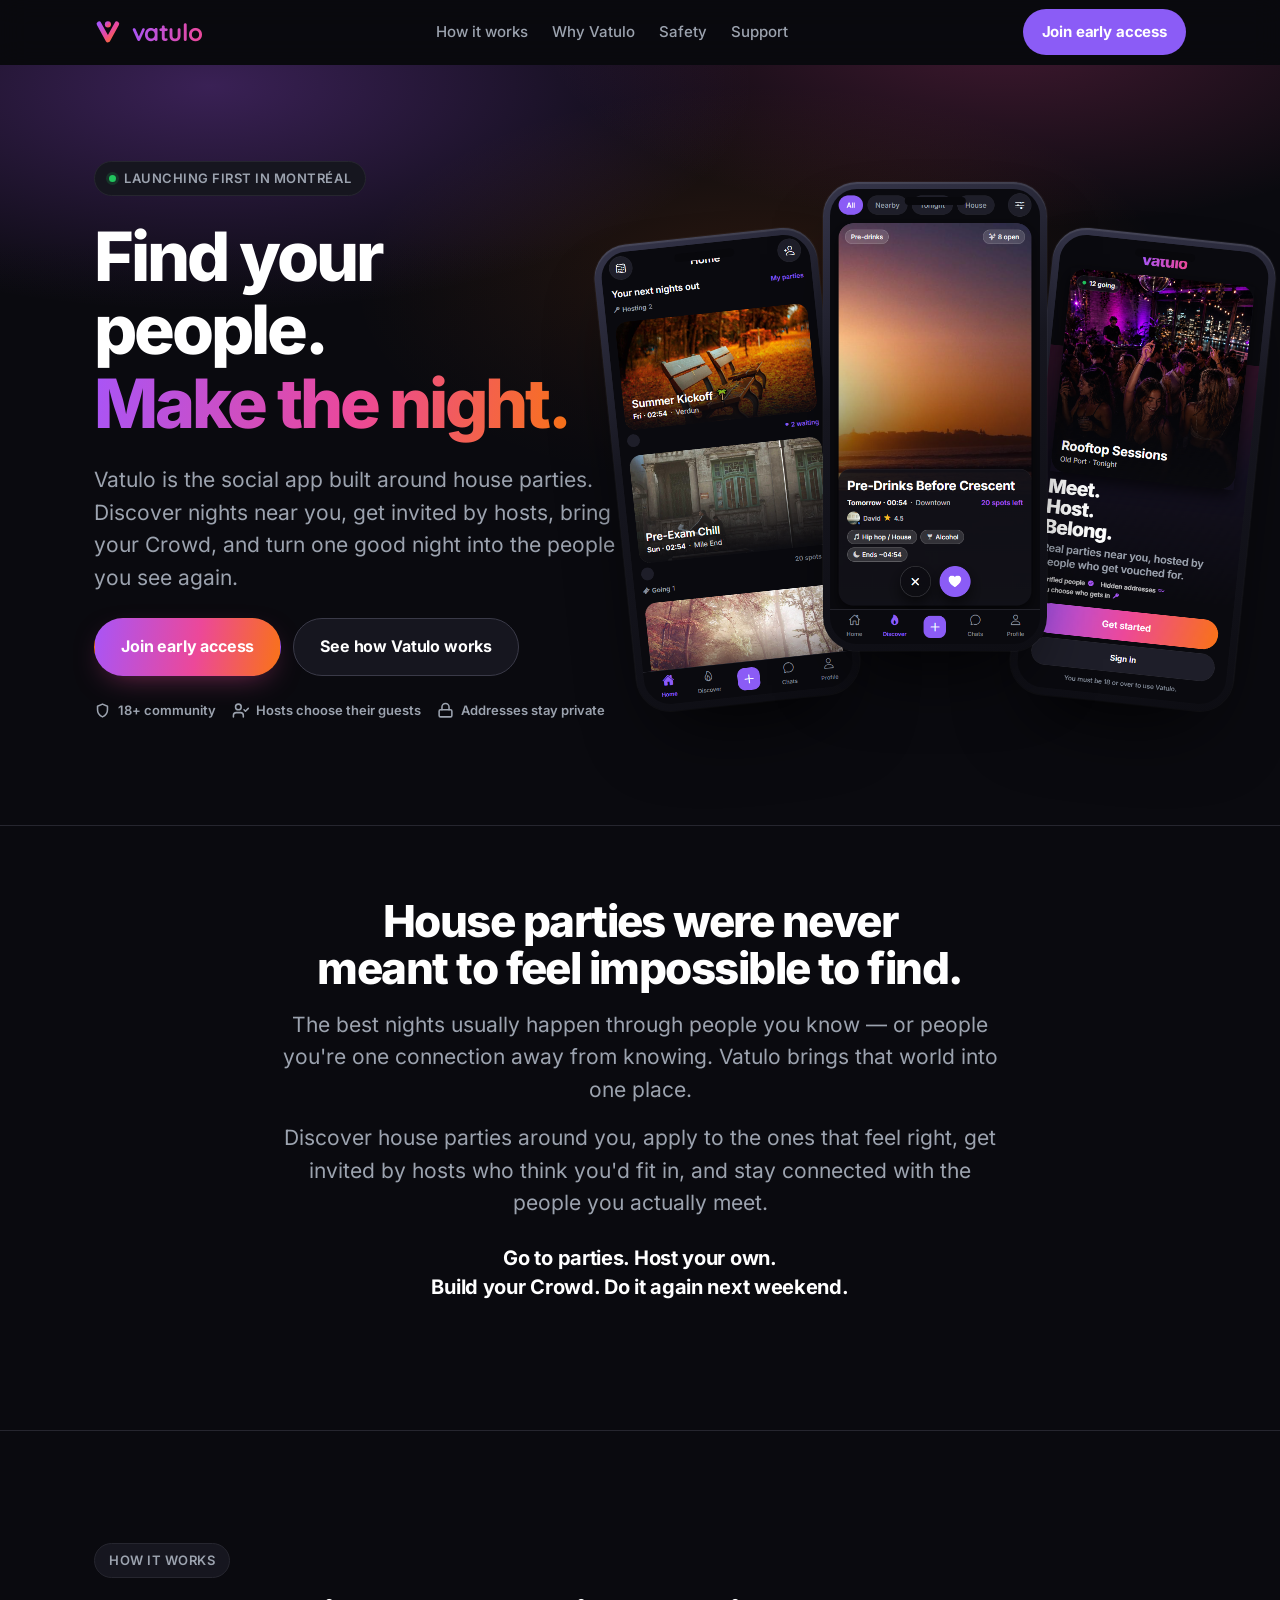
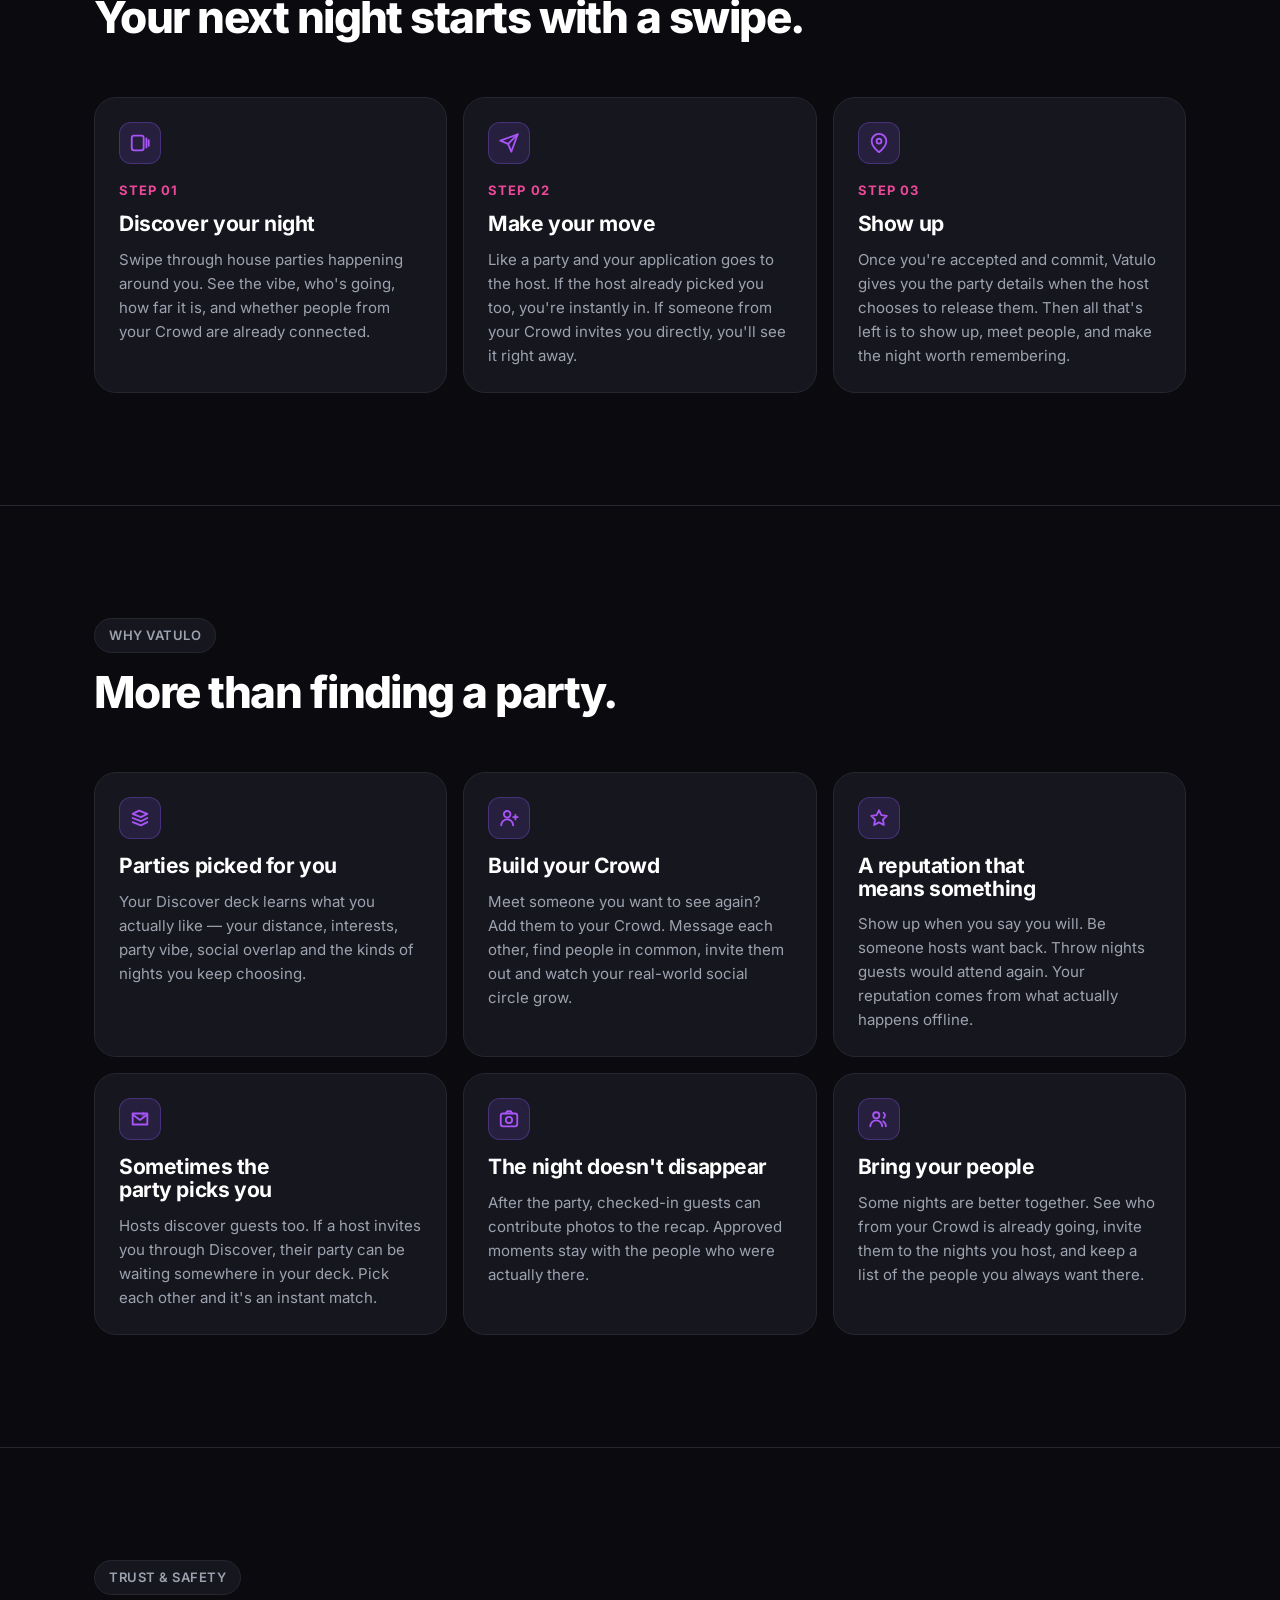
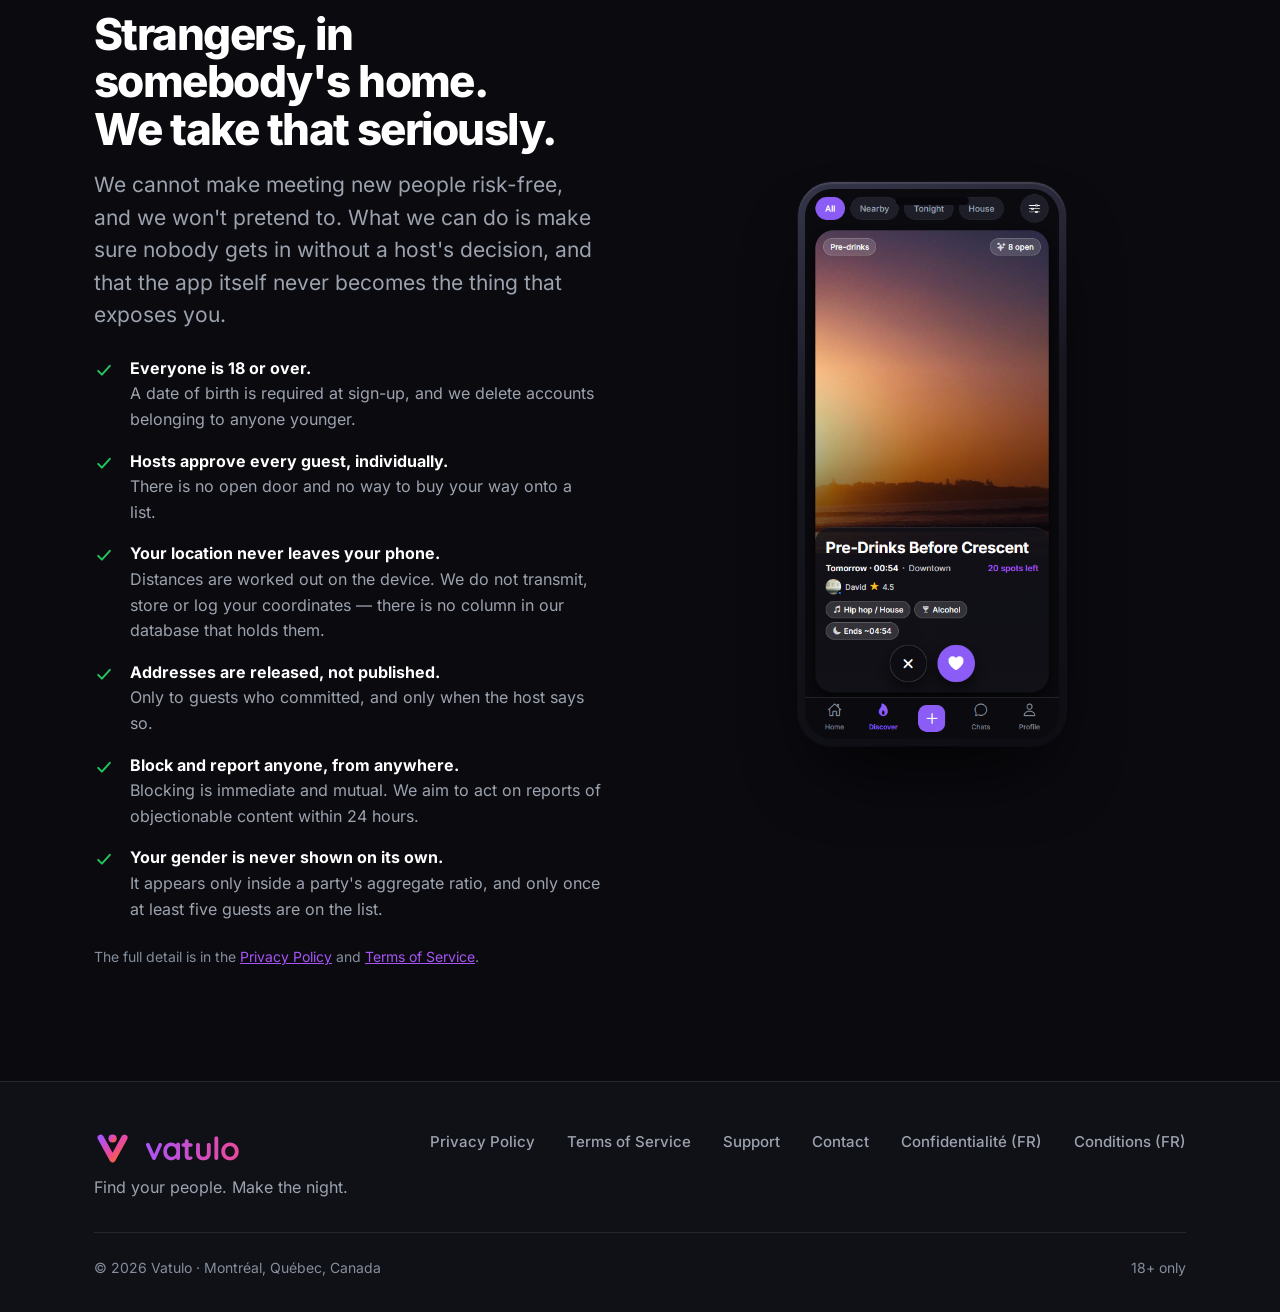
==== commit 6ac57d08: "The symbol on the site, and a page that says which mark goes where The site's counterpart to the spl" ====
--- a/index.html
+++ b/index.html
@@ -22,11 +22,29 @@
 </head>
 <body>
 
+<svg width="0" height="0" aria-hidden="true" focusable="false" style="position:absolute">
+  <defs>
+    <linearGradient id="vatuloGradient" x1="0" y1="0" x2="1" y2="1">
+      <stop offset="0" stop-color="#a855f7"/>
+      <stop offset="0.55" stop-color="#ec4899"/>
+      <stop offset="1" stop-color="#f97316"/>
+    </linearGradient>
+    <!-- A V with a dot over it, which is also a person with their arms up.
+         The dot clears both arms on purpose: any lower and head, arms and body
+         fuse into one blob by the time the mark is 16px wide. -->
+    <g id="vatuloMark" fill="url(#vatuloGradient)">
+      <circle cx="50" cy="23" r="11"/>
+      <path d="M18 21 L50 79 L82 21" fill="none" stroke="url(#vatuloGradient)"
+            stroke-width="17" stroke-linecap="round" stroke-linejoin="round"/>
+    </g>
+  </defs>
+</svg>
+
 <a class="skip" href="#main">Skip to content</a>
 
 <header class="header" id="header">
   <div class="wrap header__inner">
-    <a class="wordmark" href="./" aria-label="Vatulo — home">vatulo</a>
+    <a class="brand" href="./" aria-label="Vatulo — home"><svg class="symbol" viewBox="0 0 100 100" aria-hidden="true" focusable="false"><use href="#vatuloMark"/></svg><span class="wordmark">vatulo</span></a>
     <nav class="nav" aria-label="Primary">
       <a href="#how">How it works</a>
       <a href="#inside">Why Vatulo</a>
@@ -325,7 +343,7 @@
   <div class="wrap">
     <div class="footer__grid">
       <div class="stack stack--tight">
-        <span class="wordmark wordmark--lg">vatulo</span>
+        <span class="brand brand--lg"><svg class="symbol" viewBox="0 0 100 100" aria-hidden="true" focusable="false"><use href="#vatuloMark"/></svg><span class="wordmark">vatulo</span></span>
         <p class="muted">Find your people. Make the night.</p>
       </div>
 
--- a/assets/css/site.css
+++ b/assets/css/site.css
@@ -12,7 +12,7 @@
    gradient buttons on a page means none of them is the important one.
    ========================================================================== */
 
-@import url('../fonts/inter.css');
+@import url('../fonts/fonts.css');
 
 :root {
   /* Ground and surfaces */
@@ -224,12 +224,24 @@
 }
 
 /* --------------------------------------------------------------------------
-   Wordmark — lowercase, tight tracking, violet to pink, as in the app
-   -------------------------------------------------------------------------- */
-
+   The brand marks
+
+   Two pieces, and the rule for which to use is about the room available rather
+   than taste. The symbol is the mark on its own — a V with a dot over it, which
+   is also somebody with their arms up. The wordmark is the name. The lockup is
+   both, and is the exception rather than the default.
+
+   The app header carries the symbol alone. This site's nav carries the lockup,
+   because a visitor who has just arrived does not yet know the name.
+   -------------------------------------------------------------------------- */
+
+/* Lowercase "vatulo", set in Quicksand — a display face with rounded terminals
+   and a single-storey a. Inter sets everything else here; a wordmark in the
+   same neutral grotesque as the body copy is not a wordmark, it is a heading. */
 .wordmark {
-  font-weight: 800;
-  letter-spacing: -0.045em;
+  font-family: 'Quicksand', 'Trebuchet MS', -apple-system, sans-serif;
+  font-weight: 700;
+  letter-spacing: -0.02em;
   font-size: 1.5rem;
   line-height: 1;
   text-decoration: none;
@@ -240,6 +252,38 @@
 }
 
 .wordmark--lg { font-size: 2rem; }
+
+/* The symbol. Sized by font-size so it can sit in a line of text and inherit,
+   the way an icon should. */
+.symbol {
+  width: 1em;
+  height: 1em;
+  flex: none;
+  display: block;
+}
+
+.brand {
+  display: inline-flex;
+  align-items: center;
+  gap: 0.42em;
+  text-decoration: none;
+  font-size: 1.5rem;
+}
+
+/* Optically, not literally: a round mark set to the same height as the letters
+   beside it always looks the smaller of the two. */
+.brand .symbol { width: 1.16em; height: 1.16em; }
+.brand .wordmark { font-size: 1em; }
+
+.brand--lg { font-size: 2rem; }
+
+/* The lockup is wider than the wordmark was, and on a 320px header it and the
+   button no longer both fit. The mark stays — it is the half that survives
+   shrinking — and the whole lockup steps down instead of wrapping. */
+@media (max-width: 400px) {
+  .brand { font-size: 1.25rem; gap: 0.34em; }
+  .brand--lg { font-size: 1.6rem; }
+}
 
 /* --------------------------------------------------------------------------
    Buttons
@@ -485,6 +529,10 @@
   grid-template-columns: repeat(auto-fit, minmax(min(280px, 100%), 1fr));
 }
 
+/* Two up. For a set of four, where auto-fit's three columns would strand the
+   fourth alone on its own row. */
+.grid--2 { grid-template-columns: repeat(auto-fit, minmax(min(360px, 100%), 1fr)); }
+
 .card {
   background: var(--surface);
   border: 1px solid var(--border);
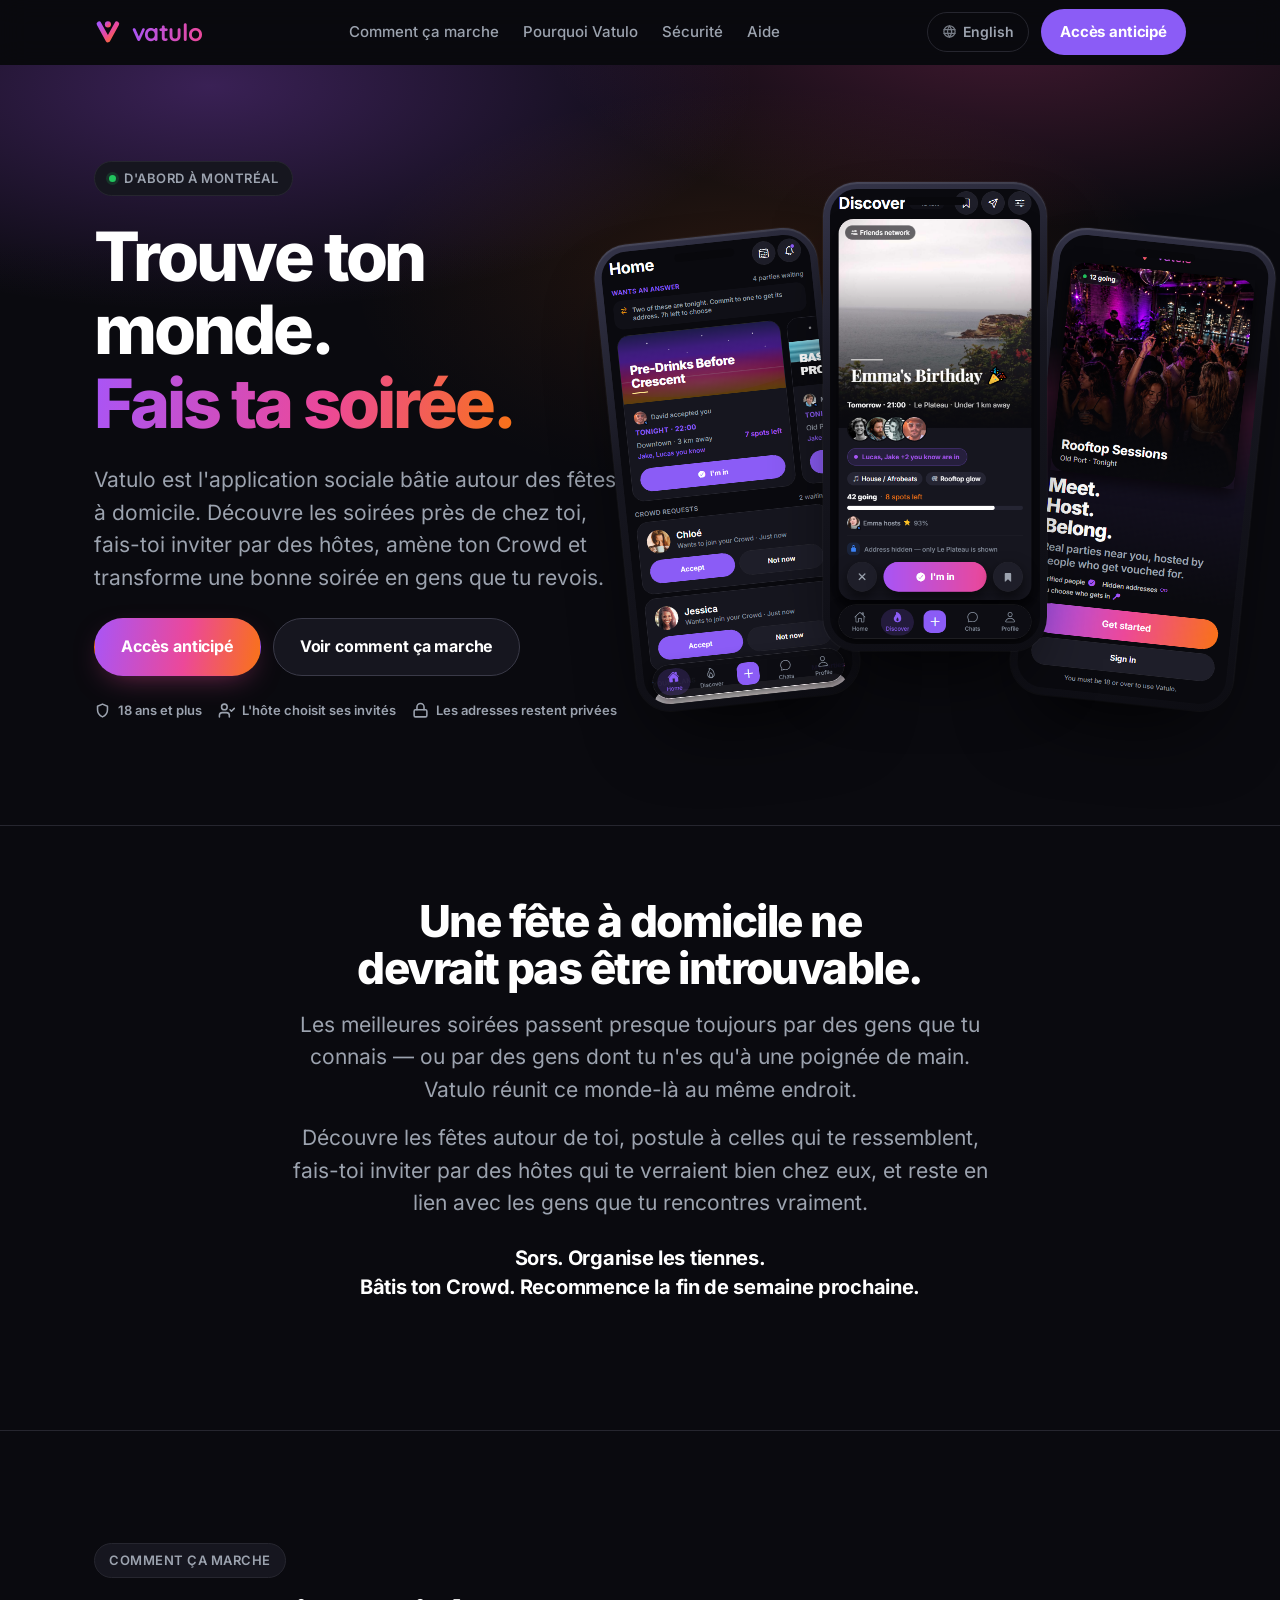
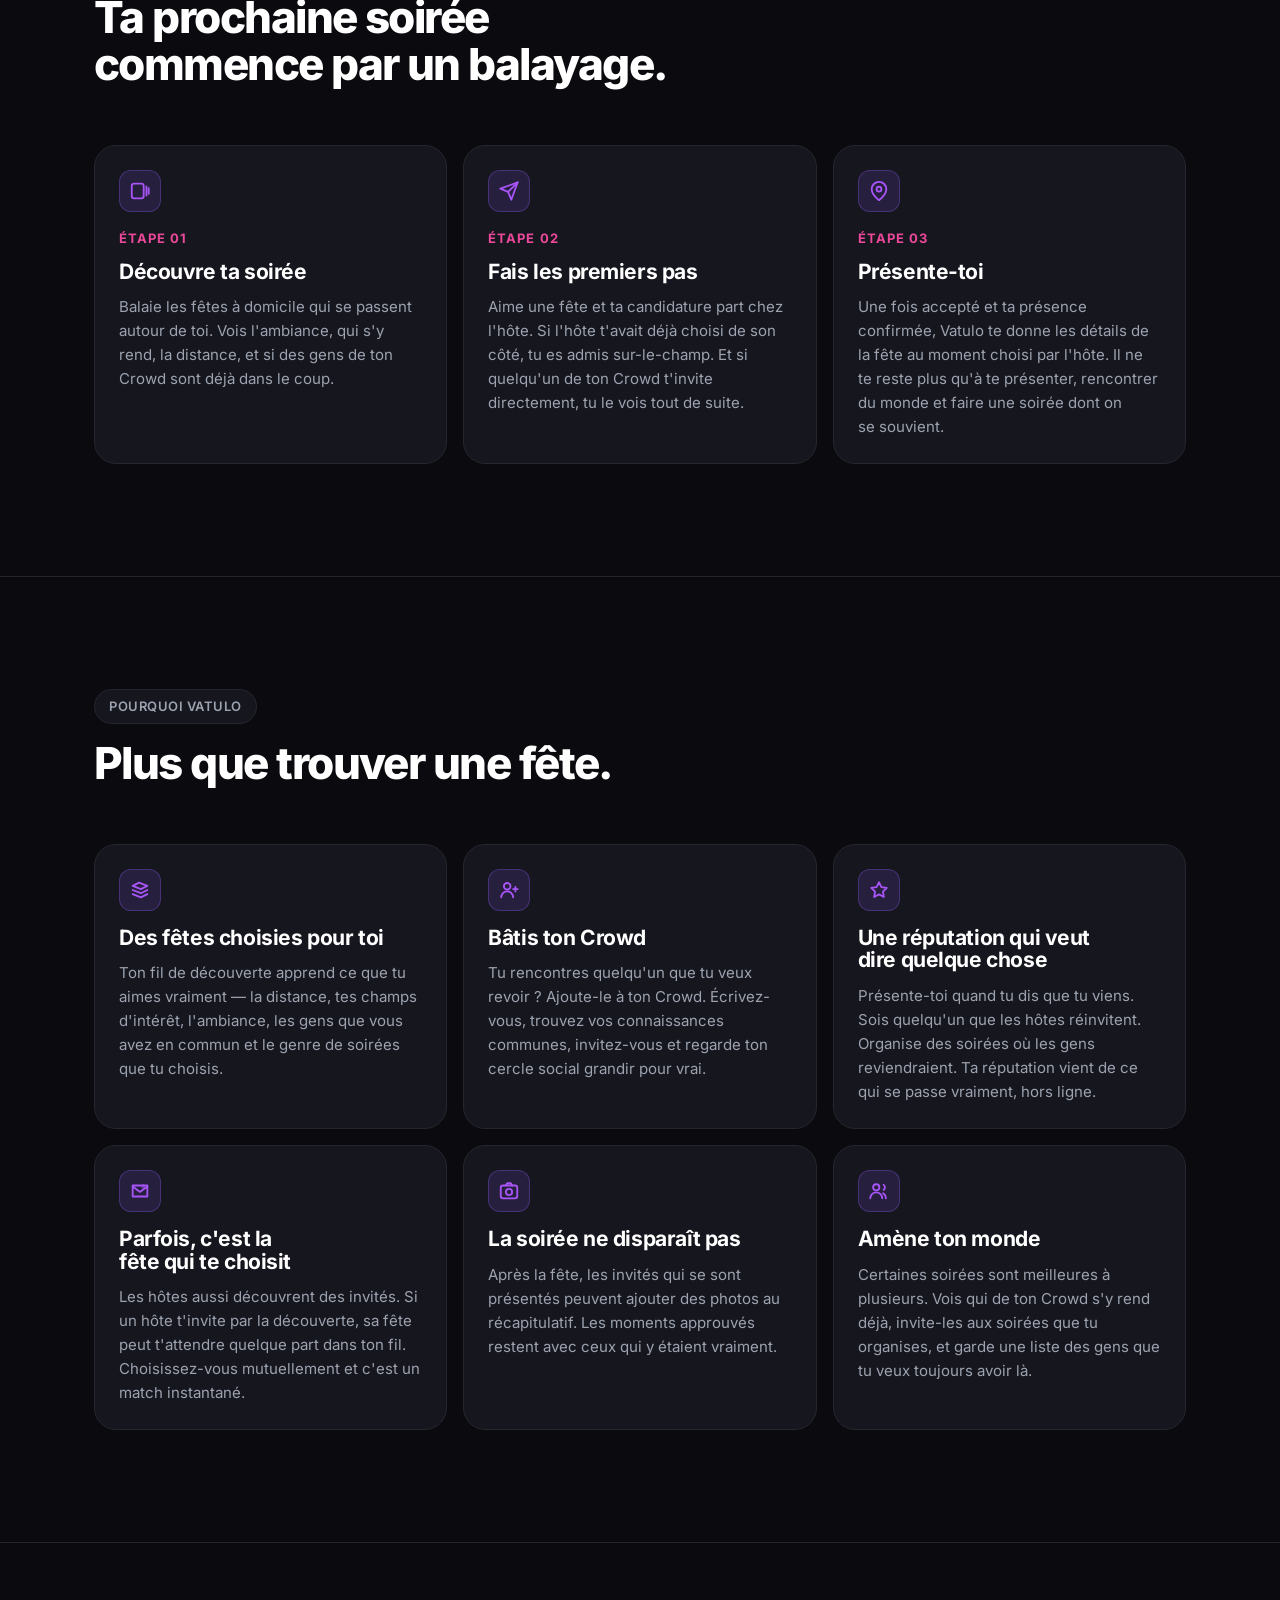
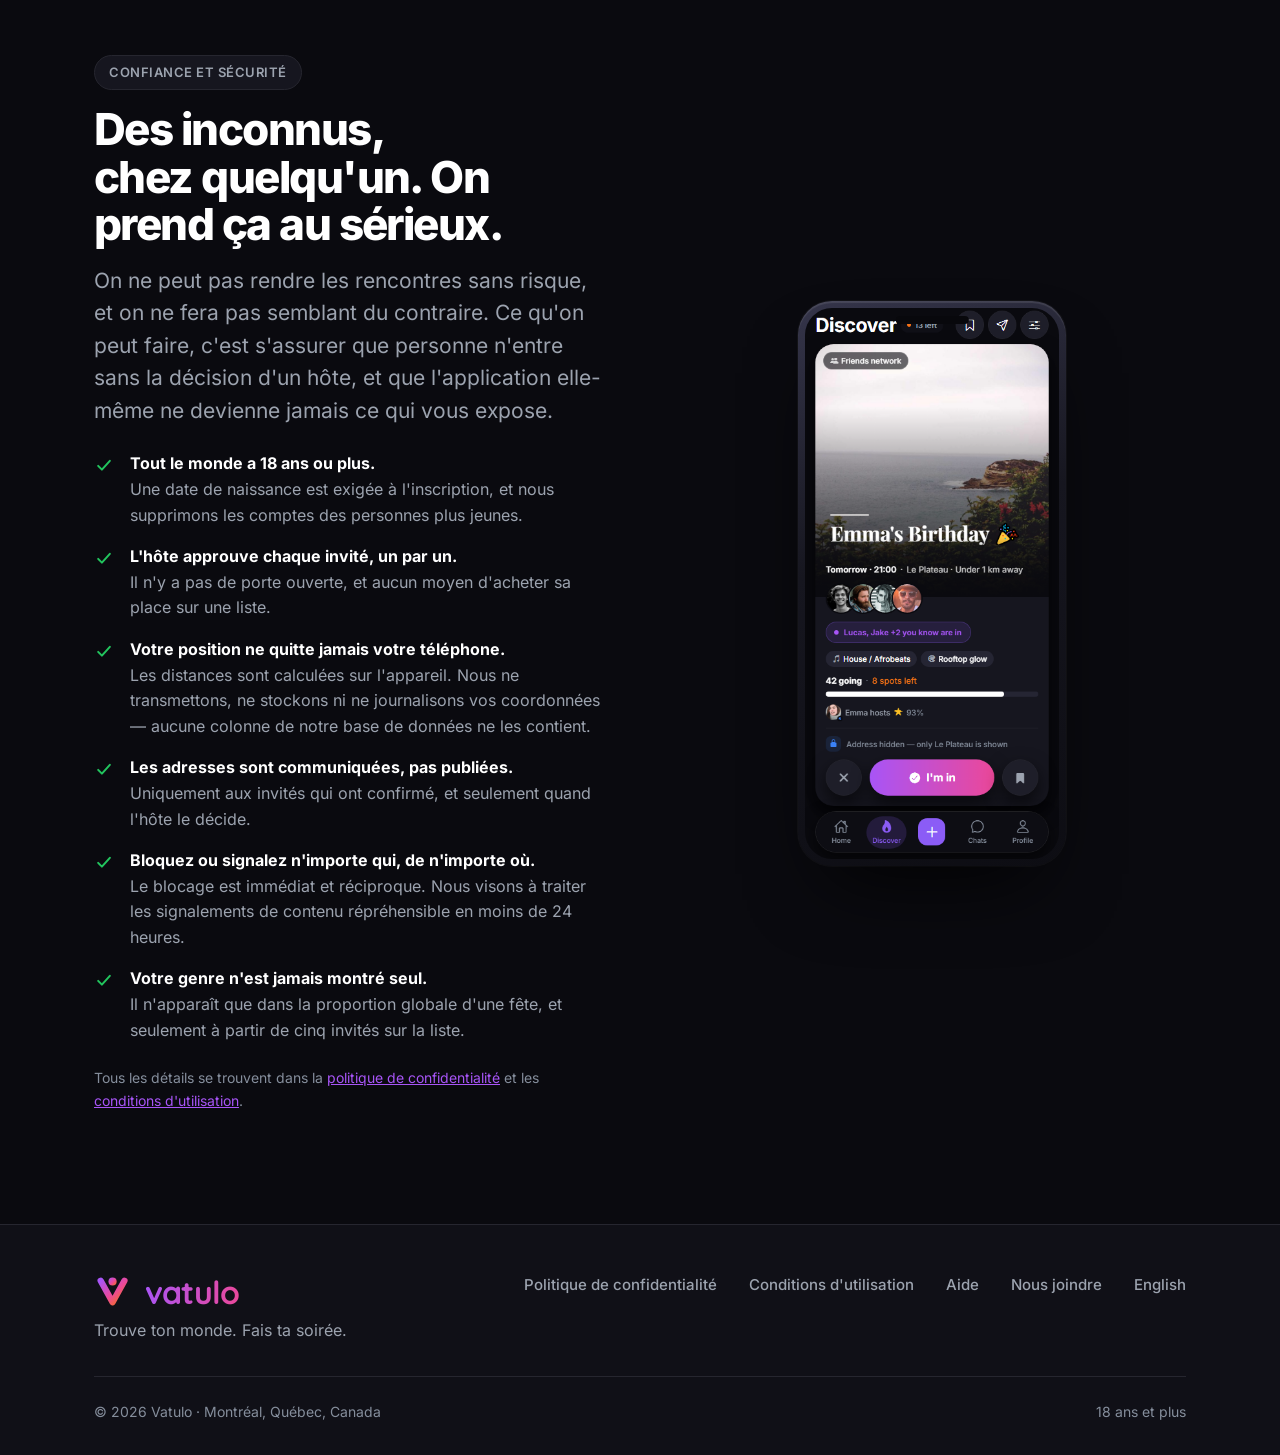
==== commit e0bec1ee: "The screenshots show the app as it is now All three were taken on 30 August and had drifted: the wel" ====
--- a/index.html
+++ b/index.html
@@ -1,16 +1,19 @@
 <!doctype html>
-<html lang="en">
+<html lang="fr">
 <head>
 <meta charset="utf-8">
 <meta name="viewport" content="width=device-width, initial-scale=1">
-<title>Vatulo — Find parties. Meet people. Make the night.</title>
-<meta name="description" content="Discover house parties near you, meet people through real nights out, and host your own. Vatulo is coming first to Montréal.">
+<title>Vatulo — Trouve des fêtes. Rencontre du monde. Fais ta soirée.</title>
+<meta name="description" content="Découvre les fêtes à domicile près de chez toi, rencontre du monde lors de vraies soirées et organise les tiennes. Vatulo arrive d'abord à Montréal.">
 <link rel="canonical" href="https://vatulo.com/">
+<link rel="alternate" hreflang="fr" href="https://vatulo.com/">
+<link rel="alternate" hreflang="en" href="https://vatulo.com/en/">
+<link rel="alternate" hreflang="x-default" href="https://vatulo.com/">
 
 <meta property="og:type" content="website">
 <meta property="og:site_name" content="Vatulo">
-<meta property="og:title" content="Vatulo — Find your people. Make the night.">
-<meta property="og:description" content="Discover house parties, meet new people, grow your Crowd, and host nights of your own. Coming soon to Montréal.">
+<meta property="og:title" content="Vatulo — Trouve ton monde. Fais ta soirée.">
+<meta property="og:description" content="Découvre des fêtes à domicile, rencontre du monde, agrandis ton Crowd et organise tes propres soirées. Bientôt à Montréal.">
 <meta property="og:url" content="https://vatulo.com/">
 <meta property="og:image" content="https://vatulo.com/assets/img/app-icon.png">
 <meta name="twitter:card" content="summary_large_image">
@@ -40,18 +43,24 @@
   </defs>
 </svg>
 
-<a class="skip" href="#main">Skip to content</a>
+<a class="skip" href="#main">Aller au contenu</a>
 
 <header class="header" id="header">
   <div class="wrap header__inner">
-    <a class="brand" href="./" aria-label="Vatulo — home"><svg class="symbol" viewBox="0 0 100 100" aria-hidden="true" focusable="false"><use href="#vatuloMark"/></svg><span class="wordmark">vatulo</span></a>
-    <nav class="nav" aria-label="Primary">
-      <a href="#how">How it works</a>
-      <a href="#inside">Why Vatulo</a>
-      <a href="#safety">Safety</a>
-      <a href="support/">Support</a>
+    <a class="brand" href="./" aria-label="Vatulo — accueil"><svg class="symbol" viewBox="0 0 100 100" aria-hidden="true" focusable="false"><use href="#vatuloMark"/></svg><span class="wordmark">vatulo</span></a>
+    <nav class="nav" aria-label="Principale">
+      <a href="#how">Comment ça marche</a>
+      <a href="#inside">Pourquoi Vatulo</a>
+      <a href="#safety">Sécurité</a>
+      <a href="fr/soutien/">Aide</a>
     </nav>
-    <a class="btn btn--solid btn--sm" href="mailto:vatulosupport@gmail.com?subject=Early%20access&amp;body=Hi%20—%20I%27d%20like%20early%20access%20to%20Vatulo.%0A%0ACity%3A%20%0A">Join early access</a>
+    <div class="header__end">
+      <a class="lang" href="en/" hreflang="en" lang="en" title="Read this page in English">
+        <svg width="15" height="15" viewBox="0 0 24 24" fill="none" stroke="currentColor" stroke-width="2" stroke-linecap="round" stroke-linejoin="round" aria-hidden="true"><circle cx="12" cy="12" r="9"/><path d="M3.2 9h17.6M3.2 15h17.6"/><path d="M12 3a15 15 0 0 1 0 18 15 15 0 0 1 0-18Z"/></svg>
+        <span>English</span>
+      </a>
+      <a class="btn btn--solid btn--sm" href="mailto:vatulosupport@gmail.com?subject=Acc%C3%A8s%20anticip%C3%A9&amp;body=Bonjour%20—%20j%27aimerais%20un%20acc%C3%A8s%20anticip%C3%A9%20%C3%A0%20Vatulo.%0A%0AVille%20%3A%20%0A">Accès anticipé</a>
+    </div>
   </div>
 </header>
 
@@ -65,33 +74,33 @@
     <div class="wrap hero__grid">
 
       <div class="hero__copy">
-        <span class="eyebrow"><span class="dot" aria-hidden="true"></span> Launching first in Montréal</span>
-
-        <h1 class="display">Find your people.<br><span class="gradient-text">Make the night.</span></h1>
+        <span class="eyebrow"><span class="dot" aria-hidden="true"></span> D'abord à Montréal</span>
+
+        <h1 class="display">Trouve ton monde.<br><span class="gradient-text">Fais ta soirée.</span></h1>
 
         <p class="lede">
-          Vatulo is the social app built around house parties. Discover nights
-          near you, get invited by hosts, bring your Crowd, and turn one good
-          night into the people you see again.
+          Vatulo est l'application sociale bâtie autour des fêtes à domicile.
+          Découvre les soirées près de chez toi, fais-toi inviter par des hôtes,
+          amène ton Crowd et transforme une bonne soirée en gens que tu revois.
         </p>
 
         <div class="btn-row">
-          <a class="btn btn--brand" href="mailto:vatulosupport@gmail.com?subject=Early%20access&amp;body=Hi%20—%20I%27d%20like%20early%20access%20to%20Vatulo.%0A%0ACity%3A%20%0AI%27d%20mostly%20be%3A%20hosting%20%2F%20going%20out%0A">Join early access</a>
-          <a class="btn btn--ghost" href="#how">See how Vatulo works</a>
+          <a class="btn btn--brand" href="mailto:vatulosupport@gmail.com?subject=Acc%C3%A8s%20anticip%C3%A9&amp;body=Bonjour%20—%20j%27aimerais%20un%20acc%C3%A8s%20anticip%C3%A9%20%C3%A0%20Vatulo.%0A%0AVille%20%3A%20%0AJe%20serais%20surtout%20%3A%20h%C3%B4te%20%2F%20invit%C3%A9%0A">Accès anticipé</a>
+          <a class="btn btn--ghost" href="#how">Voir comment ça marche</a>
         </div>
 
         <div class="trust-row">
           <span>
             <svg width="17" height="17" viewBox="0 0 24 24" fill="none" stroke="currentColor" stroke-width="2.2" stroke-linecap="round" stroke-linejoin="round" aria-hidden="true"><path d="M12 3l7 3v5c0 4.5-2.9 8.3-7 10-4.1-1.7-7-5.5-7-10V6z"/></svg>
-            18+ community
+            18 ans et plus
           </span>
           <span>
             <svg width="17" height="17" viewBox="0 0 24 24" fill="none" stroke="currentColor" stroke-width="2.2" stroke-linecap="round" stroke-linejoin="round" aria-hidden="true"><path d="M16 21v-2a4 4 0 0 0-4-4H6a4 4 0 0 0-4 4v2"/><circle cx="9" cy="7" r="4"/><path d="m17 11 2 2 4-4"/></svg>
-            Hosts choose their guests
+            L'hôte choisit ses invités
           </span>
           <span>
             <svg width="17" height="17" viewBox="0 0 24 24" fill="none" stroke="currentColor" stroke-width="2.2" stroke-linecap="round" stroke-linejoin="round" aria-hidden="true"><rect x="3" y="11" width="18" height="10" rx="2"/><path d="M7 11V7a5 5 0 0 1 10 0v4"/></svg>
-            Addresses stay private
+            Les adresses restent privées
           </span>
         </div>
       </div>
@@ -99,13 +108,13 @@
       <div class="hero__media">
         <div class="phones">
           <div class="phone phone--left">
-            <img src="assets/img/shot-home.png" width="393" height="852" alt="The Vatulo home screen, listing a person's next nights out." loading="eager" decoding="async">
+            <img src="assets/img/shot-home.png" width="393" height="852" alt="L'écran d'accueil de Vatulo, avec des fêtes qui attendent une réponse et deux demandes pour rejoindre ton Crowd." loading="eager" decoding="async">
           </div>
           <div class="phone phone--lead">
-            <img src="assets/img/shot-discover.png" width="393" height="852" alt="The Vatulo discovery deck, showing a pre-drinks party card with twenty spots left." loading="eager" decoding="async" fetchpriority="high">
+            <img src="assets/img/shot-discover.png" width="393" height="852" alt="Le fil de découverte de Vatulo, avec la carte d'une fête d'anniversaire où il reste huit places." loading="eager" decoding="async" fetchpriority="high">
           </div>
           <div class="phone phone--right">
-            <img src="assets/img/shot-welcome.png" width="393" height="852" alt="The Vatulo welcome screen, showing a rooftop party with twelve people going." loading="eager" decoding="async">
+            <img src="assets/img/shot-welcome.png" width="393" height="852" alt="L'écran d'accueil de Vatulo, montrant une fête sur un toit où douze personnes se rendent." loading="eager" decoding="async">
           </div>
         </div>
       </div>
@@ -119,21 +128,21 @@
   <section class="section section--tight section--ruled">
     <div class="wrap">
       <div class="section__head section__head--center reveal">
-        <h2 class="h2">House parties were never meant to feel impossible to find.</h2>
+        <h2 class="h2">Une fête à domicile ne devrait pas être introuvable.</h2>
         <p class="lede" style="text-align:center">
-          The best nights usually happen through people you know — or people
-          you're one connection away from knowing. Vatulo brings that world into
-          one place.
+          Les meilleures soirées passent presque toujours par des gens que tu
+          connais — ou par des gens dont tu n'es qu'à une poignée de main.
+          Vatulo réunit ce monde-là au même endroit.
         </p>
         <p class="lede" style="text-align:center">
-          Discover house parties around you, apply to the ones that feel right,
-          get invited by hosts who think you'd fit in, and stay connected with
-          the people you actually meet.
+          Découvre les fêtes autour de toi, postule à celles qui te ressemblent,
+          fais-toi inviter par des hôtes qui te verraient bien chez eux, et reste
+          en lien avec les gens que tu rencontres vraiment.
         </p>
         <p class="closer">
-          Go to parties. Host your own.<br>
-          Build your Crowd.<br class="br-sm">
-          Do it again next weekend.
+          Sors. Organise les tiennes.<br>
+          Bâtis ton Crowd.<br class="br-sm">
+          Recommence la fin de semaine prochaine.
         </p>
       </div>
     </div>
@@ -145,8 +154,8 @@
   <section class="section section--ruled" id="how">
     <div class="wrap">
       <div class="section__head reveal">
-        <span class="eyebrow">How it works</span>
-        <h2 class="h2">Your next night starts with a swipe.</h2>
+        <span class="eyebrow">Comment ça marche</span>
+        <h2 class="h2">Ta prochaine soirée commence par un balayage.</h2>
       </div>
 
       <div class="grid">
@@ -154,12 +163,12 @@
           <div class="card__icon" aria-hidden="true">
             <svg width="22" height="22" viewBox="0 0 24 24" fill="none" stroke="currentColor" stroke-width="2" stroke-linecap="round" stroke-linejoin="round"><rect x="3" y="4" width="13" height="16" rx="2.5"/><path d="M19 7v10M21.5 9v6"/></svg>
           </div>
-          <span class="step__n">STEP 01</span>
-          <h3 class="h3">Discover your night</h3>
-          <p>
-            Swipe through house parties happening around you. See the vibe, who's
-            going, how far it is, and whether people from your Crowd are already
-            connected.
+          <span class="step__n">ÉTAPE 01</span>
+          <h3 class="h3">Découvre ta soirée</h3>
+          <p>
+            Balaie les fêtes à domicile qui se passent autour de toi. Vois
+            l'ambiance, qui s'y rend, la distance, et si des gens de ton Crowd
+            sont déjà dans le coup.
           </p>
         </article>
 
@@ -167,12 +176,12 @@
           <div class="card__icon" aria-hidden="true">
             <svg width="22" height="22" viewBox="0 0 24 24" fill="none" stroke="currentColor" stroke-width="2" stroke-linecap="round" stroke-linejoin="round"><path d="M21.5 2.5 11 13"/><path d="m21.5 2.5-7 19-3.5-8.5L2.5 9.5z"/></svg>
           </div>
-          <span class="step__n">STEP 02</span>
-          <h3 class="h3">Make your move</h3>
-          <p>
-            Like a party and your application goes to the host. If the host
-            already picked you too, you're instantly in. If someone from your
-            Crowd invites you directly, you'll see it right away.
+          <span class="step__n">ÉTAPE 02</span>
+          <h3 class="h3">Fais les premiers pas</h3>
+          <p>
+            Aime une fête et ta candidature part chez l'hôte. Si l'hôte t'avait
+            déjà choisi de son côté, tu es admis sur-le-champ. Et si quelqu'un de
+            ton Crowd t'invite directement, tu le vois tout de suite.
           </p>
         </article>
 
@@ -180,12 +189,13 @@
           <div class="card__icon" aria-hidden="true">
             <svg width="22" height="22" viewBox="0 0 24 24" fill="none" stroke="currentColor" stroke-width="2" stroke-linecap="round" stroke-linejoin="round"><path d="M20 10c0 5.5-8 12-8 12s-8-6.5-8-12a8 8 0 0 1 16 0Z"/><circle cx="12" cy="10" r="2.6"/></svg>
           </div>
-          <span class="step__n">STEP 03</span>
-          <h3 class="h3">Show up</h3>
-          <p>
-            Once you're accepted and commit, Vatulo gives you the party details
-            when the host chooses to release them. Then all that's left is to
-            show up, meet people, and make the night worth remembering.
+          <span class="step__n">ÉTAPE 03</span>
+          <h3 class="h3">Présente-toi</h3>
+          <p>
+            Une fois accepté et ta présence confirmée, Vatulo te donne les
+            détails de la fête au moment choisi par l'hôte. Il ne te reste plus
+            qu'à te présenter, rencontrer du monde et faire une soirée dont on se
+            souvient.
           </p>
         </article>
       </div>
@@ -198,8 +208,8 @@
   <section class="section section--ruled" id="inside">
     <div class="wrap">
       <div class="section__head reveal">
-        <span class="eyebrow">Why Vatulo</span>
-        <h2 class="h2">More than finding a party.</h2>
+        <span class="eyebrow">Pourquoi Vatulo</span>
+        <h2 class="h2">Plus que trouver une fête.</h2>
       </div>
 
       <div class="grid">
@@ -207,11 +217,11 @@
           <div class="card__icon" aria-hidden="true">
             <svg width="22" height="22" viewBox="0 0 24 24" fill="none" stroke="currentColor" stroke-width="2" stroke-linecap="round" stroke-linejoin="round"><path d="M4 7.5 11 4l9 3.5-7 3.5z"/><path d="m4 12 9 3.5L20 12"/><path d="m4 16.5 9 3.5 7-3.5"/></svg>
           </div>
-          <h3 class="h3">Parties picked for you</h3>
-          <p>
-            Your Discover deck learns what you actually like — your distance,
-            interests, party vibe, social overlap and the kinds of nights you
-            keep choosing.
+          <h3 class="h3">Des fêtes choisies pour toi</h3>
+          <p>
+            Ton fil de découverte apprend ce que tu aimes vraiment — la
+            distance, tes champs d'intérêt, l'ambiance, les gens que vous avez en
+            commun et le genre de soirées que tu choisis.
           </p>
         </article>
 
@@ -219,11 +229,11 @@
           <div class="card__icon" aria-hidden="true">
             <svg width="22" height="22" viewBox="0 0 24 24" fill="none" stroke="currentColor" stroke-width="2" stroke-linecap="round" stroke-linejoin="round"><circle cx="10" cy="8" r="3.6"/><path d="M3.5 20a6.5 6.5 0 0 1 13 0"/><path d="M19 8.5v5M21.5 11h-5"/></svg>
           </div>
-          <h3 class="h3">Build your Crowd</h3>
-          <p>
-            Meet someone you want to see again? Add them to your Crowd. Message
-            each other, find people in common, invite them out and watch your
-            real-world social circle grow.
+          <h3 class="h3">Bâtis ton Crowd</h3>
+          <p>
+            Tu rencontres quelqu'un que tu veux revoir ? Ajoute-le à ton Crowd.
+            Écrivez-vous, trouvez vos connaissances communes, invitez-vous et
+            regarde ton cercle social grandir pour vrai.
           </p>
         </article>
 
@@ -231,11 +241,11 @@
           <div class="card__icon" aria-hidden="true">
             <svg width="22" height="22" viewBox="0 0 24 24" fill="none" stroke="currentColor" stroke-width="2" stroke-linecap="round" stroke-linejoin="round"><path d="m12 3.5 2.6 5.3 5.9.9-4.2 4.1 1 5.8-5.3-2.8-5.3 2.8 1-5.8L3.5 9.7l5.9-.9z"/></svg>
           </div>
-          <h3 class="h3">A reputation that means something</h3>
-          <p>
-            Show up when you say you will. Be someone hosts want back. Throw
-            nights guests would attend again. Your reputation comes from what
-            actually happens offline.
+          <h3 class="h3">Une réputation qui veut dire quelque chose</h3>
+          <p>
+            Présente-toi quand tu dis que tu viens. Sois quelqu'un que les hôtes
+            réinvitent. Organise des soirées où les gens reviendraient. Ta
+            réputation vient de ce qui se passe vraiment, hors ligne.
           </p>
         </article>
 
@@ -243,11 +253,11 @@
           <div class="card__icon" aria-hidden="true">
             <svg width="22" height="22" viewBox="0 0 24 24" fill="none" stroke="currentColor" stroke-width="2" stroke-linecap="round" stroke-linejoin="round"><path d="M4 6h16v12H4z"/><path d="m4 7 8 6 8-6"/><path d="m15.5 3.5 1 2 2 .6-1.5 1.5.4 2.2-1.9-1-1.9 1 .4-2.2L12.5 6l2-.6z" fill="currentColor" stroke="none" opacity=".55"/></svg>
           </div>
-          <h3 class="h3">Sometimes the party picks you</h3>
-          <p>
-            Hosts discover guests too. If a host invites you through Discover,
-            their party can be waiting somewhere in your deck. Pick each other
-            and it's an instant match.
+          <h3 class="h3">Parfois, c'est la fête qui te choisit</h3>
+          <p>
+            Les hôtes aussi découvrent des invités. Si un hôte t'invite par la
+            découverte, sa fête peut t'attendre quelque part dans ton fil.
+            Choisissez-vous mutuellement et c'est un match instantané.
           </p>
         </article>
 
@@ -255,11 +265,11 @@
           <div class="card__icon" aria-hidden="true">
             <svg width="22" height="22" viewBox="0 0 24 24" fill="none" stroke="currentColor" stroke-width="2" stroke-linecap="round" stroke-linejoin="round"><rect x="3" y="6" width="18" height="14" rx="2.5"/><path d="M8.5 6 10 3.5h4L15.5 6"/><circle cx="12" cy="13" r="3.4"/></svg>
           </div>
-          <h3 class="h3">The night doesn't disappear</h3>
-          <p>
-            After the party, checked-in guests can contribute photos to the
-            recap. Approved moments stay with the people who were actually
-            there.
+          <h3 class="h3">La soirée ne disparaît pas</h3>
+          <p>
+            Après la fête, les invités qui se sont présentés peuvent ajouter des
+            photos au récapitulatif. Les moments approuvés restent avec ceux qui
+            y étaient vraiment.
           </p>
         </article>
 
@@ -267,11 +277,11 @@
           <div class="card__icon" aria-hidden="true">
             <svg width="22" height="22" viewBox="0 0 24 24" fill="none" stroke="currentColor" stroke-width="2" stroke-linecap="round" stroke-linejoin="round"><circle cx="9" cy="8" r="3.4"/><path d="M2.5 20a6.5 6.5 0 0 1 13 0"/><path d="M17 5.2a3.4 3.4 0 0 1 0 5.6M19.5 20a6.5 6.5 0 0 0-3-5.5"/></svg>
           </div>
-          <h3 class="h3">Bring your people</h3>
-          <p>
-            Some nights are better together. See who from your Crowd is already
-            going, invite them to the nights you host, and keep a list of the
-            people you always want there.
+          <h3 class="h3">Amène ton monde</h3>
+          <p>
+            Certaines soirées sont meilleures à plusieurs. Vois qui de ton Crowd
+            s'y rend déjà, invite-les aux soirées que tu organises, et garde une
+            liste des gens que tu veux toujours avoir là.
           </p>
         </article>
       </div>
@@ -285,51 +295,52 @@
     <div class="wrap split">
 
       <div class="stack reveal">
-        <span class="eyebrow">Trust &amp; safety</span>
-        <h2 class="h2">Strangers, in somebody's home. We take that seriously.</h2>
+        <span class="eyebrow">Confiance et sécurité</span>
+        <h2 class="h2">Des inconnus, chez quelqu'un. On prend ça au sérieux.</h2>
         <p class="lede">
-          We cannot make meeting new people risk-free, and we won't pretend to.
-          What we can do is make sure nobody gets in without a host's decision,
-          and that the app itself never becomes the thing that exposes you.
+          On ne peut pas rendre les rencontres sans risque, et on ne fera pas
+          semblant du contraire. Ce qu'on peut faire, c'est s'assurer que
+          personne n'entre sans la décision d'un hôte, et que l'application
+          elle-même ne devienne jamais ce qui vous expose.
         </p>
 
         <ul class="checklist" style="margin-top:8px">
           <li>
             <svg width="20" height="20" viewBox="0 0 24 24" fill="none" stroke="currentColor" stroke-width="2.4" stroke-linecap="round" stroke-linejoin="round" aria-hidden="true"><path d="m5 13 4.5 4.5L19 7"/></svg>
-            <span><strong>Everyone is 18 or over.</strong> A date of birth is required at sign-up, and we delete accounts belonging to anyone younger.</span>
-          </li>
-          <li>
-            <svg width="20" height="20" viewBox="0 0 24 24" fill="none" stroke="currentColor" stroke-width="2.4" stroke-linecap="round" stroke-linejoin="round" aria-hidden="true"><path d="m5 13 4.5 4.5L19 7"/></svg>
-            <span><strong>Hosts approve every guest, individually.</strong> There is no open door and no way to buy your way onto a list.</span>
-          </li>
-          <li>
-            <svg width="20" height="20" viewBox="0 0 24 24" fill="none" stroke="currentColor" stroke-width="2.4" stroke-linecap="round" stroke-linejoin="round" aria-hidden="true"><path d="m5 13 4.5 4.5L19 7"/></svg>
-            <span><strong>Your location never leaves your phone.</strong> Distances are worked out on the device. We do not transmit, store or log your coordinates — there is no column in our database that holds them.</span>
-          </li>
-          <li>
-            <svg width="20" height="20" viewBox="0 0 24 24" fill="none" stroke="currentColor" stroke-width="2.4" stroke-linecap="round" stroke-linejoin="round" aria-hidden="true"><path d="m5 13 4.5 4.5L19 7"/></svg>
-            <span><strong>Addresses are released, not published.</strong> Only to guests who committed, and only when the host says so.</span>
-          </li>
-          <li>
-            <svg width="20" height="20" viewBox="0 0 24 24" fill="none" stroke="currentColor" stroke-width="2.4" stroke-linecap="round" stroke-linejoin="round" aria-hidden="true"><path d="m5 13 4.5 4.5L19 7"/></svg>
-            <span><strong>Block and report anyone, from anywhere.</strong> Blocking is immediate and mutual. We aim to act on reports of objectionable content within 24 hours.</span>
-          </li>
-          <li>
-            <svg width="20" height="20" viewBox="0 0 24 24" fill="none" stroke="currentColor" stroke-width="2.4" stroke-linecap="round" stroke-linejoin="round" aria-hidden="true"><path d="m5 13 4.5 4.5L19 7"/></svg>
-            <span><strong>Your gender is never shown on its own.</strong> It appears only inside a party's aggregate ratio, and only once at least five guests are on the list.</span>
+            <span><strong>Tout le monde a 18 ans ou plus.</strong> Une date de naissance est exigée à l'inscription, et nous supprimons les comptes des personnes plus jeunes.</span>
+          </li>
+          <li>
+            <svg width="20" height="20" viewBox="0 0 24 24" fill="none" stroke="currentColor" stroke-width="2.4" stroke-linecap="round" stroke-linejoin="round" aria-hidden="true"><path d="m5 13 4.5 4.5L19 7"/></svg>
+            <span><strong>L'hôte approuve chaque invité, un par un.</strong> Il n'y a pas de porte ouverte, et aucun moyen d'acheter sa place sur une liste.</span>
+          </li>
+          <li>
+            <svg width="20" height="20" viewBox="0 0 24 24" fill="none" stroke="currentColor" stroke-width="2.4" stroke-linecap="round" stroke-linejoin="round" aria-hidden="true"><path d="m5 13 4.5 4.5L19 7"/></svg>
+            <span><strong>Votre position ne quitte jamais votre téléphone.</strong> Les distances sont calculées sur l'appareil. Nous ne transmettons, ne stockons ni ne journalisons vos coordonnées — aucune colonne de notre base de données ne les contient.</span>
+          </li>
+          <li>
+            <svg width="20" height="20" viewBox="0 0 24 24" fill="none" stroke="currentColor" stroke-width="2.4" stroke-linecap="round" stroke-linejoin="round" aria-hidden="true"><path d="m5 13 4.5 4.5L19 7"/></svg>
+            <span><strong>Les adresses sont communiquées, pas publiées.</strong> Uniquement aux invités qui ont confirmé, et seulement quand l'hôte le décide.</span>
+          </li>
+          <li>
+            <svg width="20" height="20" viewBox="0 0 24 24" fill="none" stroke="currentColor" stroke-width="2.4" stroke-linecap="round" stroke-linejoin="round" aria-hidden="true"><path d="m5 13 4.5 4.5L19 7"/></svg>
+            <span><strong>Bloquez ou signalez n'importe qui, de n'importe où.</strong> Le blocage est immédiat et réciproque. Nous visons à traiter les signalements de contenu répréhensible en moins de 24 heures.</span>
+          </li>
+          <li>
+            <svg width="20" height="20" viewBox="0 0 24 24" fill="none" stroke="currentColor" stroke-width="2.4" stroke-linecap="round" stroke-linejoin="round" aria-hidden="true"><path d="m5 13 4.5 4.5L19 7"/></svg>
+            <span><strong>Votre genre n'est jamais montré seul.</strong> Il n'apparaît que dans la proportion globale d'une fête, et seulement à partir de cinq invités sur la liste.</span>
           </li>
         </ul>
 
         <p class="quiet" style="margin-top:8px">
-          The full detail is in the <a href="privacy/" style="color:var(--brand-violet)">Privacy Policy</a> and
-          <a href="terms/" style="color:var(--brand-violet)">Terms of Service</a>.
+          Tous les détails se trouvent dans la <a href="fr/confidentialite/" style="color:var(--brand-violet)">politique de confidentialité</a> et les
+          <a href="fr/conditions/" style="color:var(--brand-violet)">conditions d'utilisation</a>.
         </p>
       </div>
 
       <div class="split__media reveal">
         <div class="phones">
           <div class="phone phone--lead" style="width:min(268px,72vw);transform:none">
-            <img src="assets/img/shot-discover.png" width="393" height="852" alt="A party card in the Vatulo deck showing the neighbourhood but not the address." loading="lazy" decoding="async">
+            <img src="assets/img/shot-discover.png" width="393" height="852" alt="Une carte de fête dans le fil Vatulo, montrant le quartier mais pas l'adresse." loading="lazy" decoding="async">
           </div>
         </div>
       </div>
@@ -344,22 +355,21 @@
     <div class="footer__grid">
       <div class="stack stack--tight">
         <span class="brand brand--lg"><svg class="symbol" viewBox="0 0 100 100" aria-hidden="true" focusable="false"><use href="#vatuloMark"/></svg><span class="wordmark">vatulo</span></span>
-        <p class="muted">Find your people. Make the night.</p>
-      </div>
-
-      <nav class="footer__links" aria-label="Footer">
-        <a href="privacy/">Privacy Policy</a>
-        <a href="terms/">Terms of Service</a>
-        <a href="support/">Support</a>
-        <a href="mailto:vatulosupport@gmail.com">Contact</a>
-        <a href="fr/confidentialite/" hreflang="fr" lang="fr">Confidentialité (FR)</a>
-        <a href="fr/conditions/" hreflang="fr" lang="fr">Conditions (FR)</a>
+        <p class="muted">Trouve ton monde. Fais ta soirée.</p>
+      </div>
+
+      <nav class="footer__links" aria-label="Pied de page">
+        <a href="fr/confidentialite/">Politique de confidentialité</a>
+        <a href="fr/conditions/">Conditions d'utilisation</a>
+        <a href="fr/soutien/">Aide</a>
+        <a href="mailto:vatulosupport@gmail.com">Nous joindre</a>
+        <a href="en/" hreflang="en" lang="en">English</a>
       </nav>
     </div>
 
     <div class="footer__bottom">
       <span>&copy; 2026 Vatulo · Montréal, Québec, Canada</span>
-      <span>18+ only</span>
+      <span>18 ans et plus</span>
     </div>
   </div>
 </footer>
--- a/assets/css/site.css
+++ b/assets/css/site.css
@@ -529,10 +529,6 @@
   grid-template-columns: repeat(auto-fit, minmax(min(280px, 100%), 1fr));
 }
 
-/* Two up. For a set of four, where auto-fit's three columns would strand the
-   fourth alone on its own row. */
-.grid--2 { grid-template-columns: repeat(auto-fit, minmax(min(360px, 100%), 1fr)); }
-
 .card {
   background: var(--surface);
   border: 1px solid var(--border);
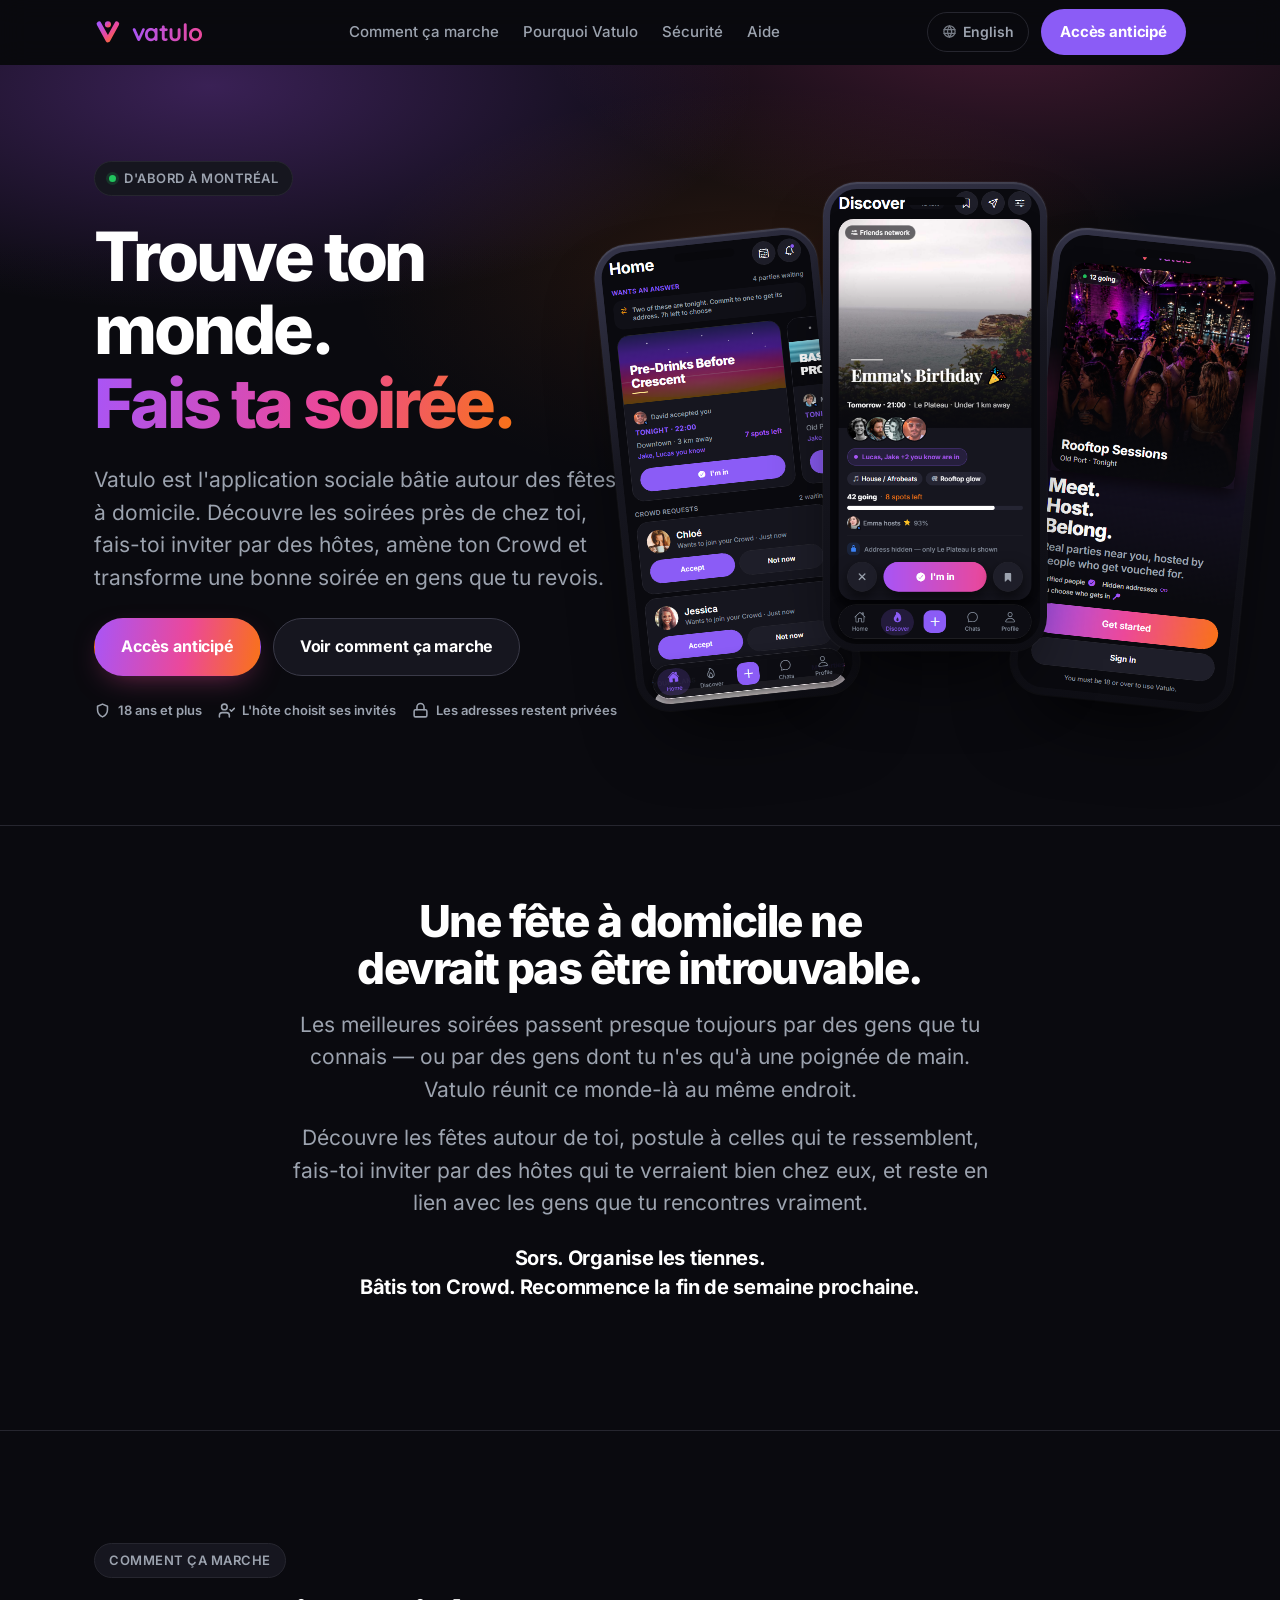
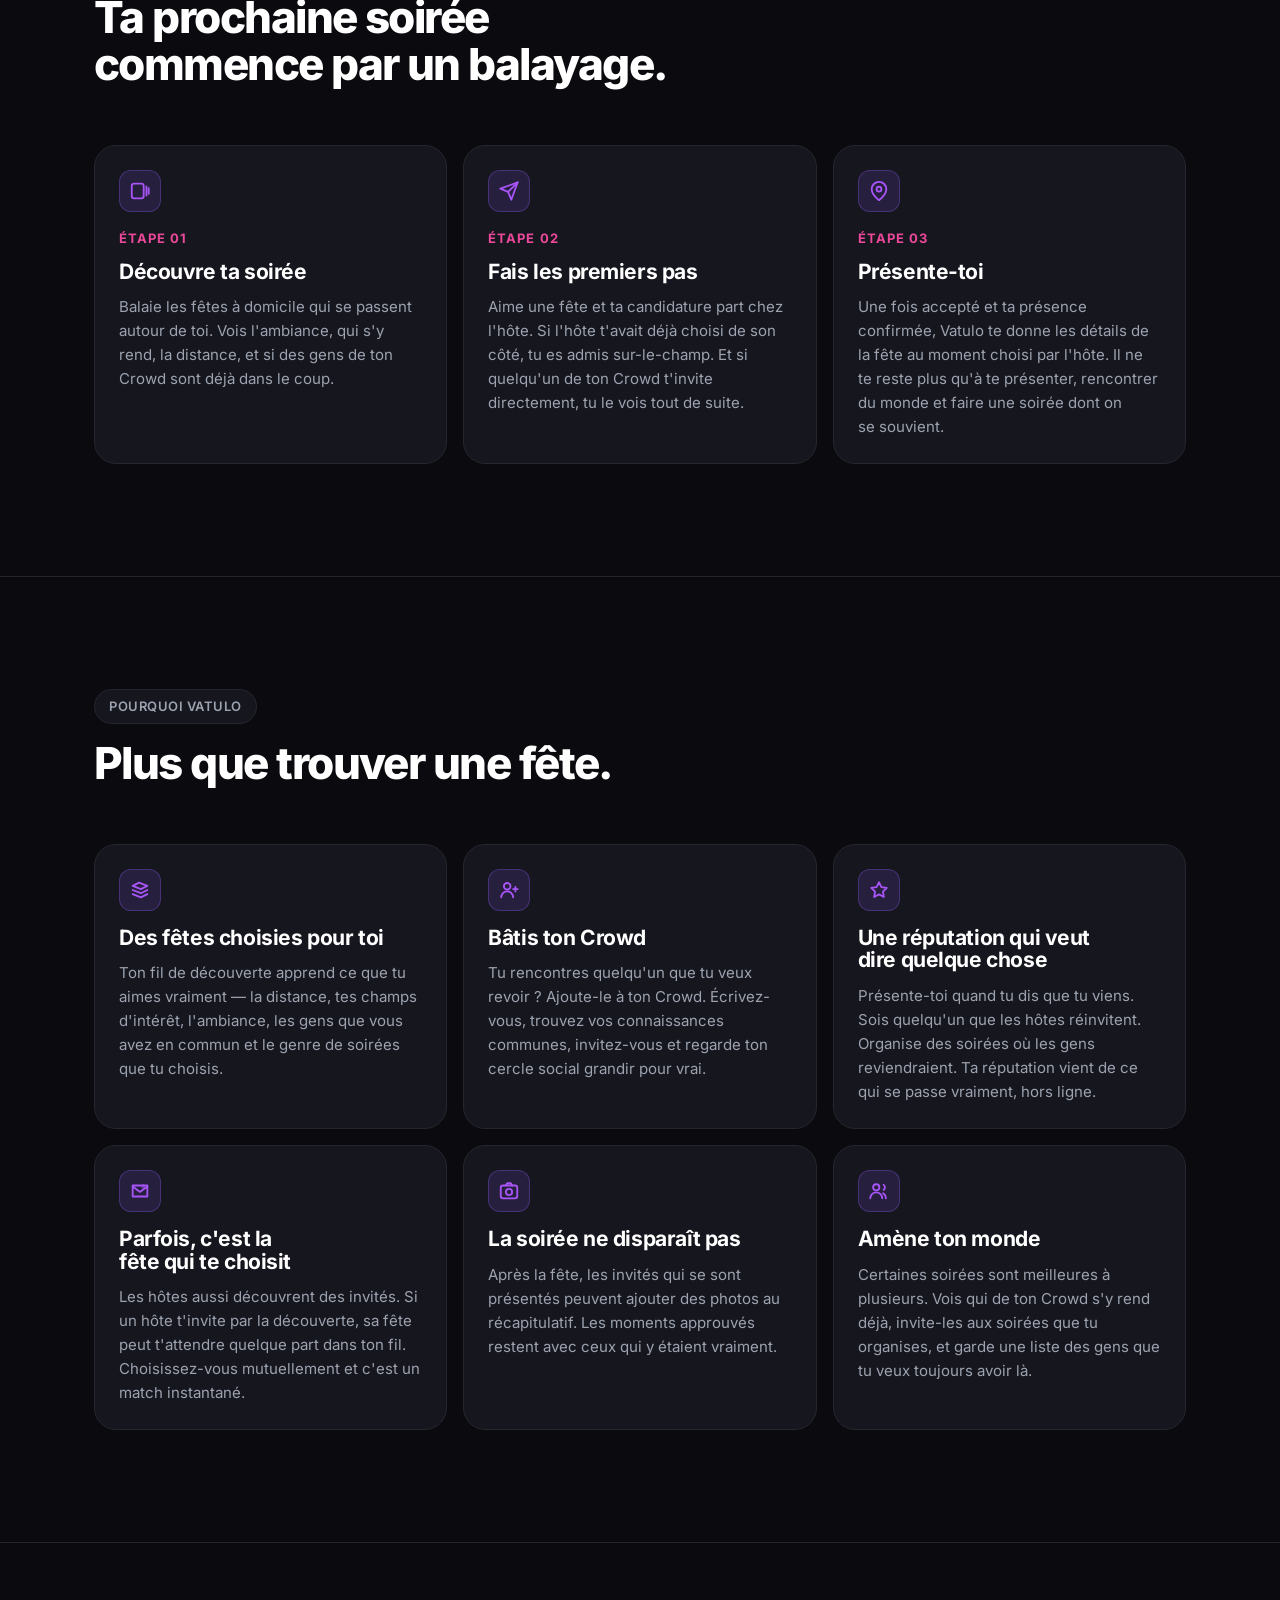
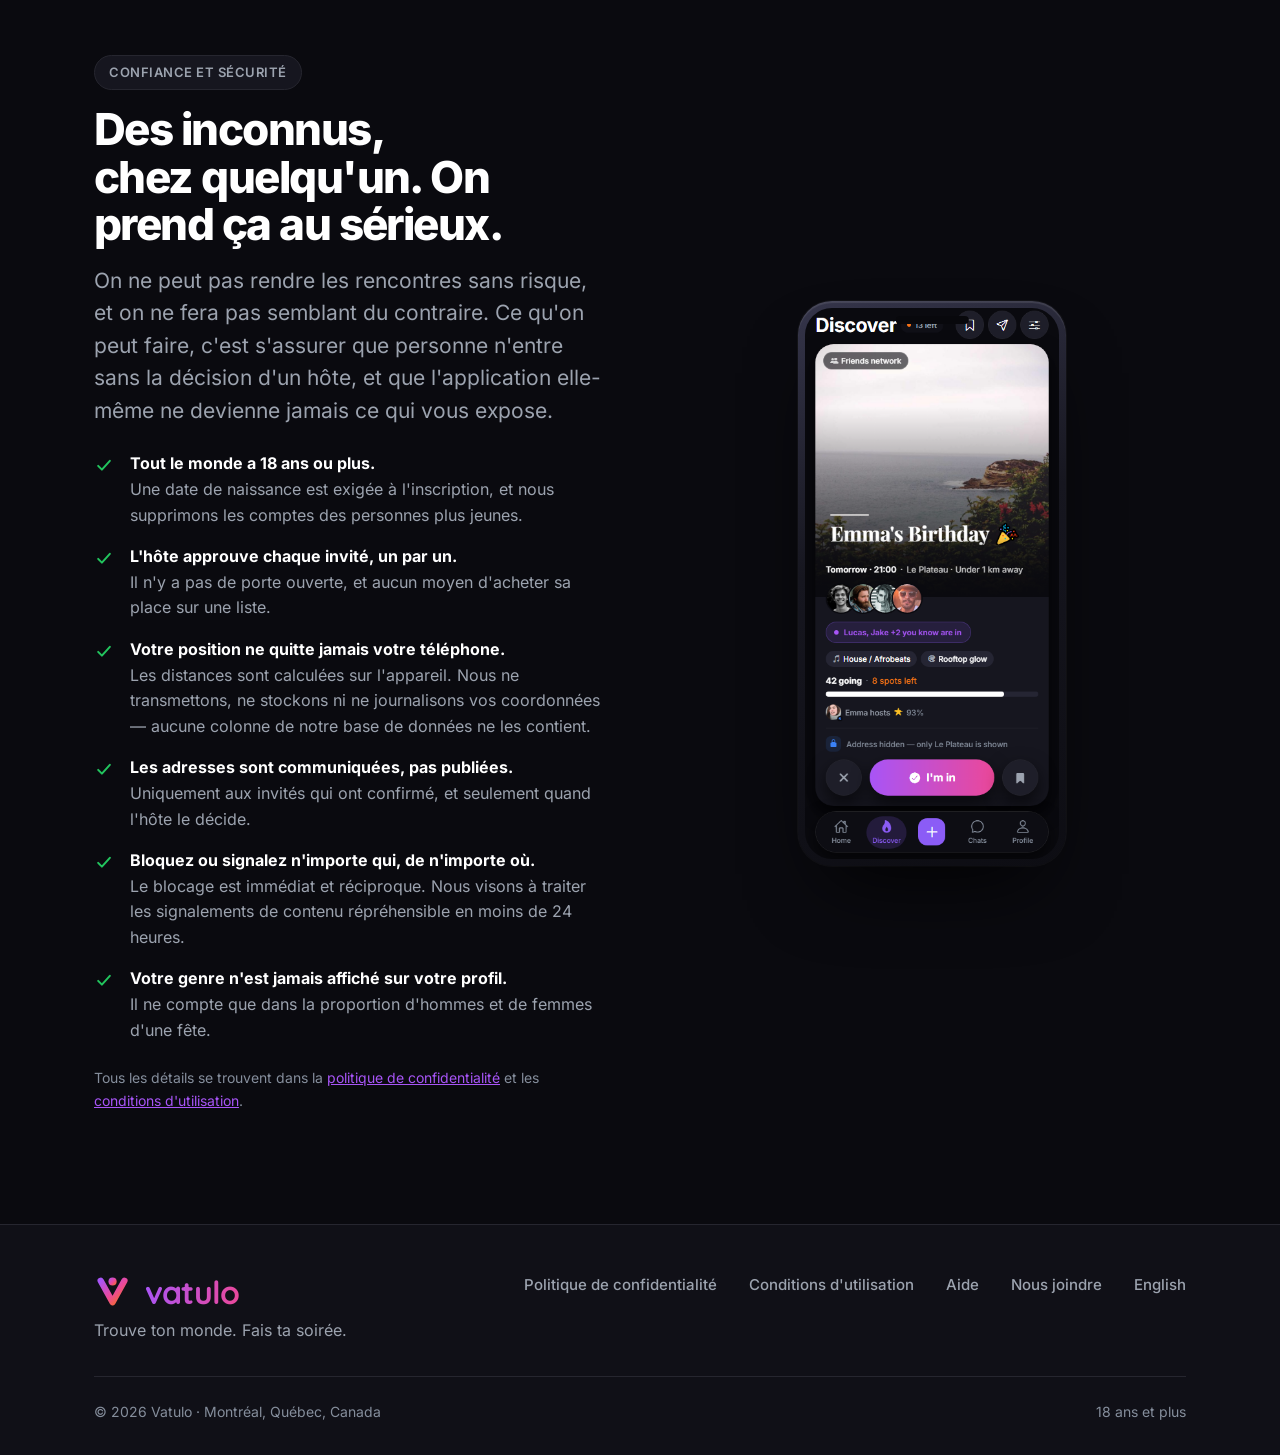
==== commit e285db7b: "The privacy policy says what the app does Checked line by line against the release candidate before " ====
--- a/index.html
+++ b/index.html
@@ -327,7 +327,7 @@
           </li>
           <li>
             <svg width="20" height="20" viewBox="0 0 24 24" fill="none" stroke="currentColor" stroke-width="2.4" stroke-linecap="round" stroke-linejoin="round" aria-hidden="true"><path d="m5 13 4.5 4.5L19 7"/></svg>
-            <span><strong>Votre genre n'est jamais montré seul.</strong> Il n'apparaît que dans la proportion globale d'une fête, et seulement à partir de cinq invités sur la liste.</span>
+            <span><strong>Votre genre n'est jamais affiché sur votre profil.</strong> Il ne compte que dans la proportion d'hommes et de femmes d'une fête.</span>
           </li>
         </ul>
 
